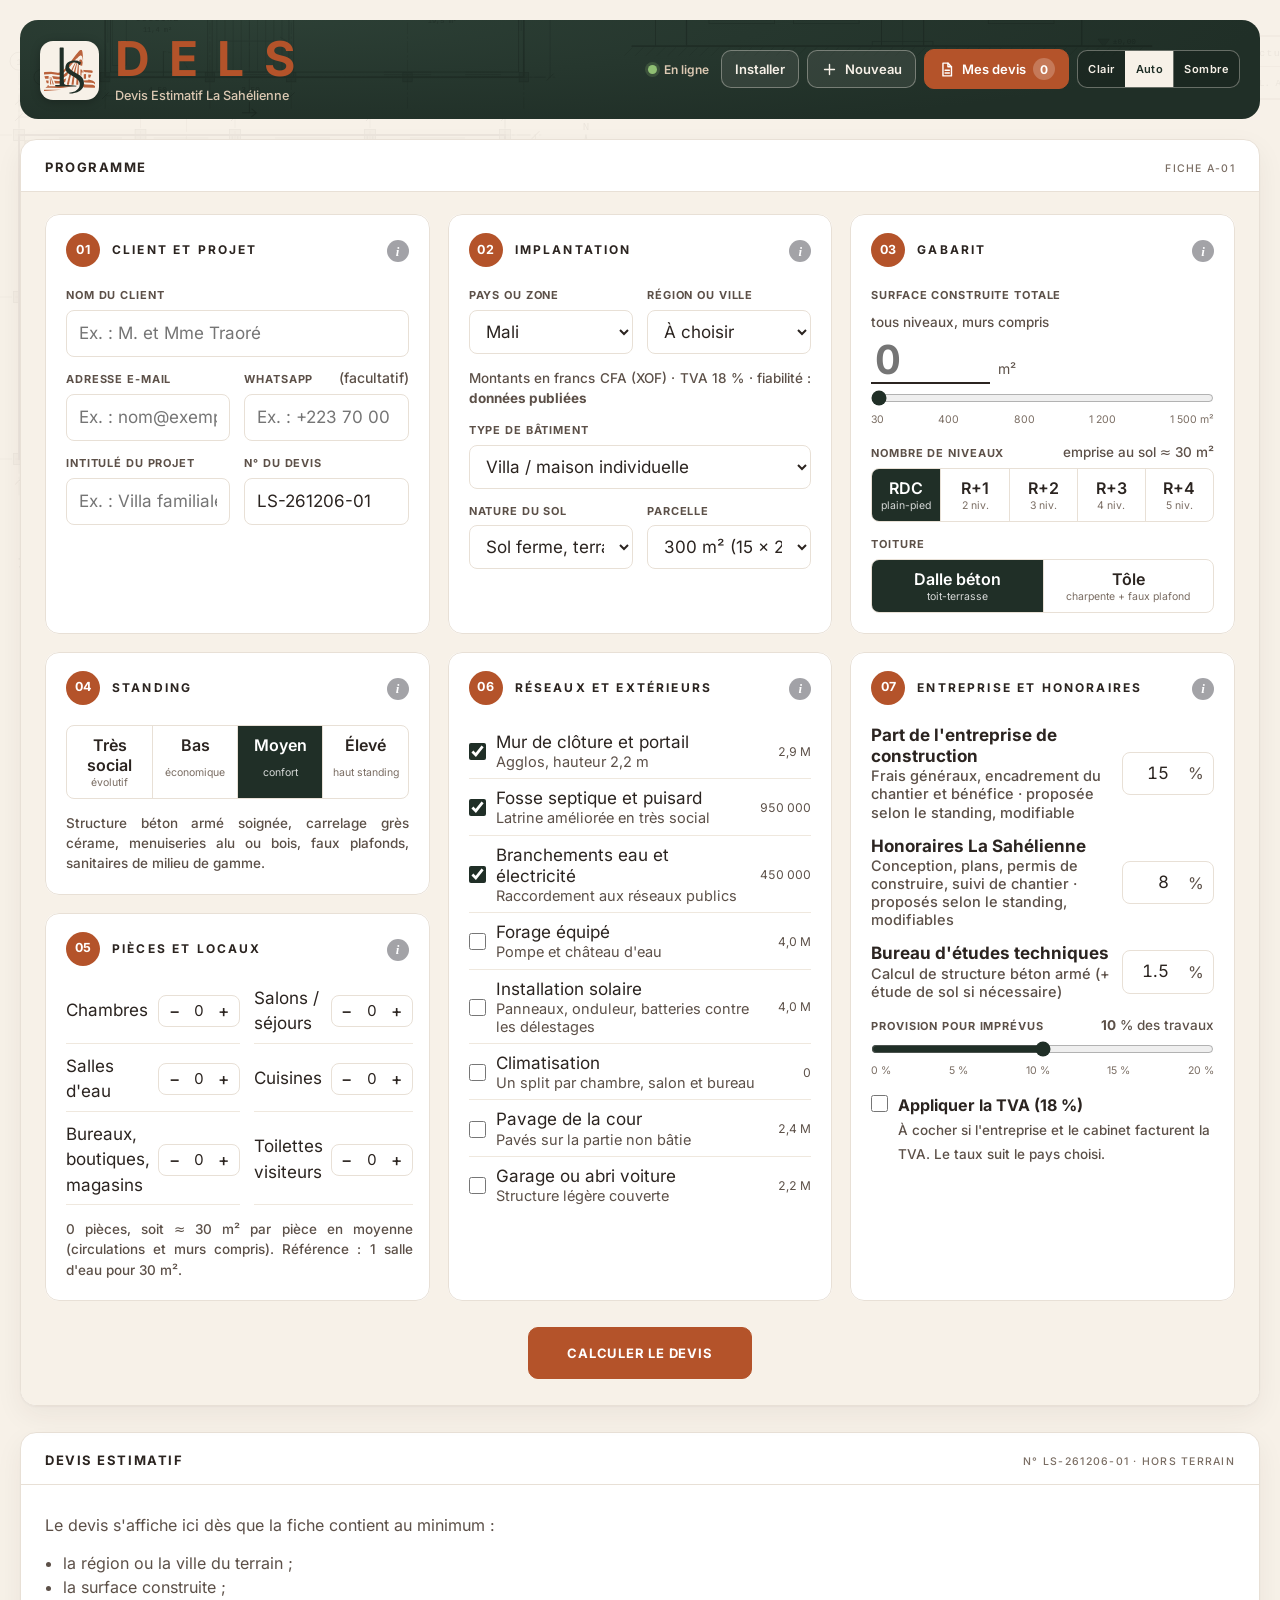
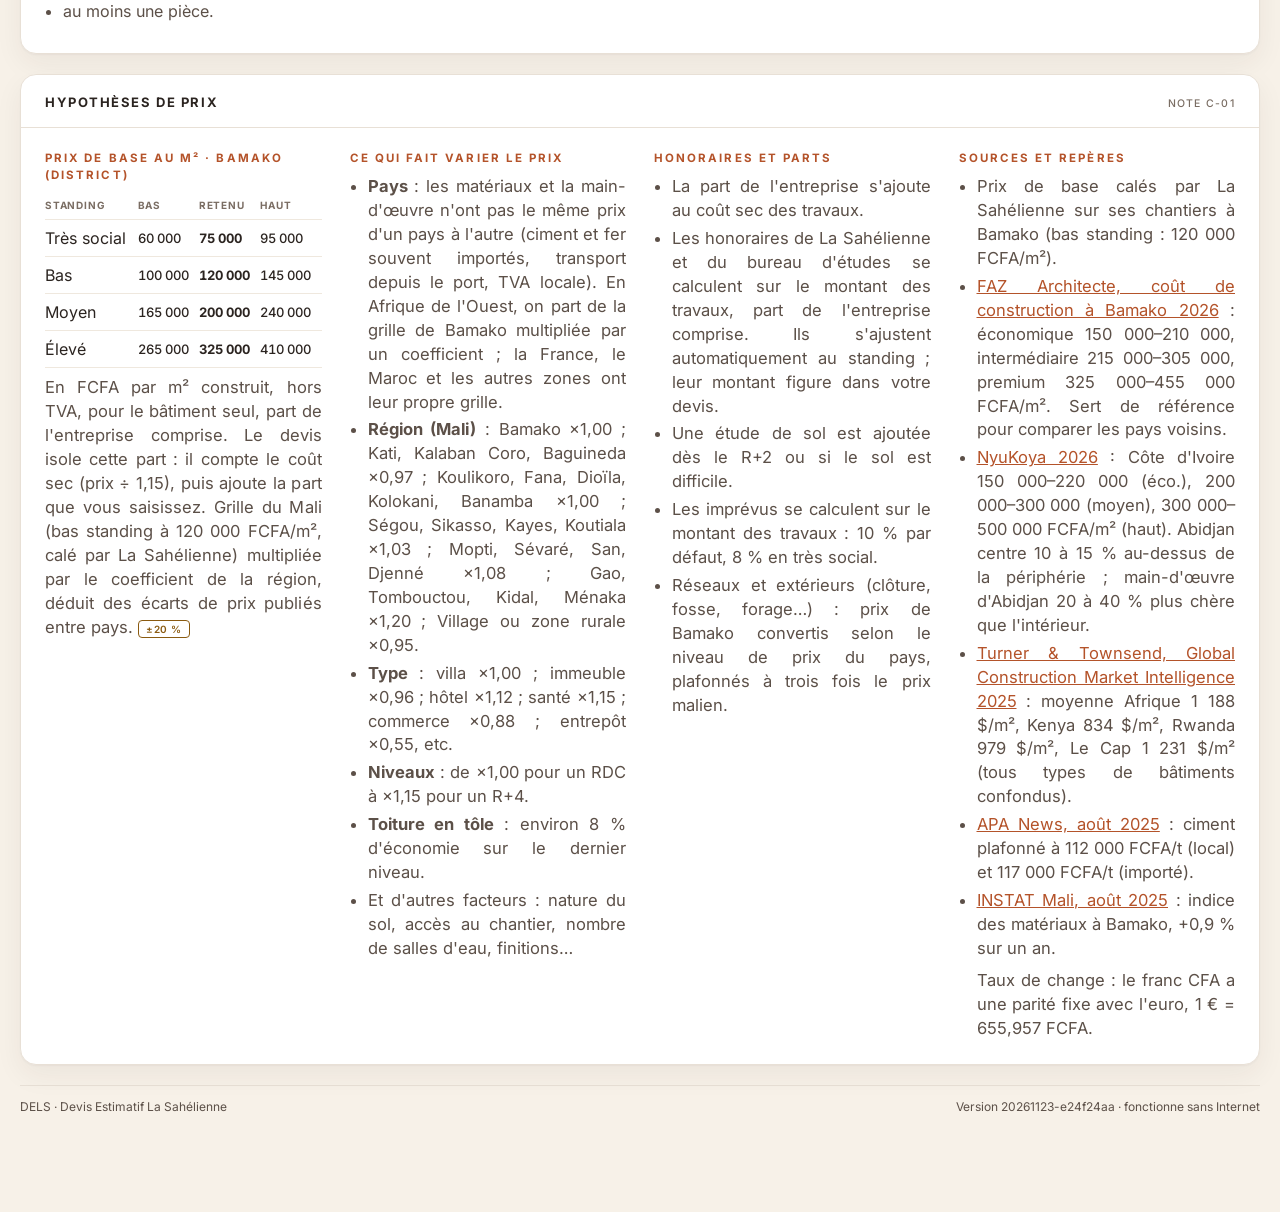
==== dels/index.html @ 663c129a "DELS : nouvelle icône (DELS terracotta sur fond blanc, bâtiment gris léger) Co-Authored-By: Claude O" ====
<!doctype html>
<html lang="fr">
<meta charset="utf-8">
<meta name="viewport" content="width=device-width, initial-scale=1, viewport-fit=cover">
<title>DELS · Devis Estimatif La Sahélienne</title>
<meta name="robots" content="noindex, nofollow, noarchive, nosnippet">
<meta name="googlebot" content="noindex, nofollow, noarchive, nosnippet">
<meta name="description" content="Appli personnelle de La Sahélienne.">
<meta name="application-name" content="DELS">
<meta name="apple-mobile-web-app-title" content="DELS">
<meta name="apple-mobile-web-app-capable" content="yes">
<meta name="mobile-web-app-capable" content="yes">
<meta name="apple-mobile-web-app-status-bar-style" content="black-translucent">
<meta name="theme-color" content="#202F27">
<meta name="format-detection" content="telephone=no">
<link rel="manifest" href="./manifest.webmanifest">
<link rel="icon" type="image/svg+xml" href="./icons/icon.svg">
<link rel="icon" type="image/png" sizes="32x32" href="./icons/icon-32.png">
<link rel="apple-touch-icon" href="./icons/apple-180.png">
<link rel="preload" href="./fonts/inter-latin.woff2" as="font" type="font/woff2" crossorigin>
<script>
  // Thème mémorisé, appliqué avant l'affichage (pas de flash)
  try { var t = localStorage.getItem("dels-theme"); if (t === "light" || t === "dark") document.documentElement.setAttribute("data-theme", t); } catch (e) {}
  function lsConv() {} // appli personnelle : aucun suivi publicitaire
</script>
<style>
/* Mise en page : charte du site vitrine La Sahélienne. Bandeau vert sauge avec le logo et les tracés de plans, cartes blanches arrondies, boutons rouge brique, Montserrat et Cormorant Garamond. */
:root {
  --paper: #f7f4ef;        /* fond de page, beige clair du site vitrine */
  --sheet: #ffffff;        /* cartes blanches */
  --ink: #18181b;
  --ink-2: #5b5b60;
  --ink-3: #75757b;
  --rule: #ece5dc;
  --frame: #e2d8cc;        /* contours des cartes */
  --plan-op: .07;
  --accent: #9e3a26;       /* rouge brique des boutons du site vitrine */
  --accent-soft: #f7ebe6;
  --cta: #9e3a26; --cta-hover: #84301f;
  --sel: #b5532f; --sel-soft: rgba(181,83,47,.14);     /* terre cuite des sélections et du survol */
  --step: #5f7252; --step-soft: rgba(95,114,82,.14);     /* vert sauge des sélections */
  --band-bg: #5f7252;      /* vert sauge de l'accueil du site vitrine, identique dans les deux thèmes */
  --band-hi: #6b7f5a;
  --band-fg: #f7f3ec;
  --band-mute: #e6ebdf;
  --band-em: #e8875a;      /* terre cuite, comme le logo du site vitrine */
  --ok: #4e6b3b;
  --warn: #8f5d12;
  --warn-bg: #f7ead2;
  --shadow: 0 1px 2px rgba(24,24,27,.04), 0 8px 24px rgba(24,24,27,.05);
  --seg-1: #3e4a35; --seg-2: #6b7f5a; --seg-3: #a3b291; --seg-4: #d5ddc9; --seg-5: #c9b8a3;
  --seg-6: #9e3a26; --seg-7: #d9774b; --seg-8: #e9b896; --seg-9: #8b8b90; --seg-10: #cfcfd3;
  --f-display: "Montserrat", "Segoe UI", system-ui, sans-serif;
  --f-label: "Montserrat", "Segoe UI", system-ui, sans-serif;
  --f-body: "Cormorant Garamond", "Garamond", "Times New Roman", serif;
  --f-mono: "Montserrat", "Segoe UI", system-ui, sans-serif;
  --f-script: "Allura", "Segoe Script", cursive;
}
@media (prefers-color-scheme: dark) {
  :root:not([data-theme="light"]) {
    --paper: #232323; --sheet: #2a2a2a; --ink: #f2f2f3; --ink-2: #b9b9bd; --ink-3: #96969b;
    --rule: #3b3b3b; --frame: #4a4a4a; --plan-op: .06;
    --accent: #e3907a; --accent-soft: #3a2621;
    --ok: #9cbb83; --warn: #e3b465; --warn-bg: #33281a;
    --shadow: none; --band-bg: #506146; --band-hi: #5d7051; --sel: #c4623b; --sel-soft: rgba(196,98,59,.26);
    --seg-1: #c9d4bc; --seg-2: #94a882; --seg-3: #6b7f5a; --seg-4: #46553b; --seg-5: #8c7c6a;
    --seg-6: #c4553b; --seg-7: #e3907a; --seg-8: #f0c3a6; --seg-9: #8b8b90; --seg-10: #5a5a5f;
    color-scheme: dark;
  }
}
:root[data-theme="dark"] {
  --paper: #232323; --sheet: #2a2a2a; --ink: #f2f2f3; --ink-2: #b9b9bd; --ink-3: #96969b;
  --rule: #3b3b3b; --frame: #4a4a4a; --plan-op: .06;
  --accent: #e3907a; --accent-soft: #3a2621;
  --ok: #9cbb83; --warn: #e3b465; --warn-bg: #33281a;
  --shadow: none; --band-bg: #506146; --band-hi: #5d7051; --sel: #c4623b; --sel-soft: rgba(196,98,59,.26);
  --seg-1: #c9d4bc; --seg-2: #94a882; --seg-3: #6b7f5a; --seg-4: #46553b; --seg-5: #8c7c6a;
  --seg-6: #c4553b; --seg-7: #e3907a; --seg-8: #f0c3a6; --seg-9: #8b8b90; --seg-10: #5a5a5f;
  color-scheme: dark;
}

* { box-sizing: border-box; }
body {
  background-color: var(--paper);
  color: var(--ink);
  font-family: var(--f-body);
  font-size: 17px;
  line-height: 1.5;
  /* Marges : les côtés gauche et droit reprennent exactement la marge du haut (--marge, 28 px). */
  --marge: 28px;
  margin: 0;
  padding-left: max(var(--marge), env(safe-area-inset-left, 0px));
  padding-right: max(var(--marge), env(safe-area-inset-right, 0px));
  padding-block: var(--marge) 96px;
}
/* Fond : planche d'architecte (plan, façade, coupe) en trait très léger */
.bg-plan { position: fixed; inset: 0; width: 100%; height: 100%; z-index: -1; color: var(--ink); opacity: var(--plan-op); pointer-events: none; }
.wrap { max-width: none; margin: 0 auto; display: grid; gap: 26px; }

/* ---------- Bandeau ---------- */
.brand {
  background: radial-gradient(ellipse 80% 90% at 50% 35%, var(--band-hi), var(--band-bg)); color: var(--band-fg);
  border-radius: 16px; overflow: hidden; isolation: isolate;
  display: grid; grid-template-columns: minmax(0, 450px) minmax(0, 1fr); gap: 20px 40px; align-items: center;
  padding: 22px 32px 26px; position: relative;
}
.brand::after { content: ""; position: absolute; inset: 8px; border: .5px solid rgba(247,243,236,.35); border-radius: 10px; pointer-events: none; }
.band-plan { position: absolute; inset: 0; width: 100%; height: 100%; z-index: -1; color: #1d2616; opacity: .12; pointer-events: none; }
@media (max-width: 820px) { .brand { grid-template-columns: minmax(0, 1fr); padding: 18px 18px 22px; } }
.brand { padding-top: 54px; }
.themes { position: absolute; top: 18px; left: 22px; z-index: 2; display: flex; border: 1px solid rgba(247,243,236,.6); border-radius: 6px; overflow: hidden; background: rgba(20,24,16,.22); }
.themes button { background: transparent; color: var(--band-fg); border: 0; padding: 6px 10px 5px; font: 600 10px var(--f-label); letter-spacing: .16em; text-transform: uppercase; cursor: pointer; }
.themes button + button { border-left: 1px solid rgba(247,243,236,.6); }
.themes button[aria-pressed="true"] { background: var(--band-fg); color: var(--band-bg); }
@media (max-width: 820px) { .brand { padding-top: 52px; } .themes { left: 18px; } }
.brand img { width: 100%; height: auto; display: block; max-width: 450px; }
.brand-logo { max-width: 450px; width: 100%; justify-self: center; }
.slogan { display: block; width: 100%; height: auto; margin-top: 2px; overflow: visible; filter: drop-shadow(0 1px 1px rgba(20,24,16,.7)) drop-shadow(0 0 6px rgba(20,24,16,.35)); }
.slogan text { font-family: var(--f-script); font-size: 34.5px; fill: #f09a6e; }
.eyebrow { font-family: var(--f-label); font-size: 11.5px; font-weight: 600; letter-spacing: .24em; text-transform: uppercase; color: var(--band-mute); }
h1 {
  font-family: var(--f-display); font-weight: 700; font-size: clamp(30px, 4.3vw, 52px); letter-spacing: .01em;
  line-height: 1.08; margin: 10px 0 16px; text-wrap: balance; color: var(--band-fg); text-align: center;
}
.brand .eyebrow { text-align: center; }
.eyebrow-one { white-space: nowrap; font-size: clamp(7.5px, 2.1vw, 12px); letter-spacing: clamp(.02em, .3vw, .26em); }
@media (max-width: 640px) { .lede { font-size: 17px; text-align: left; } }
.field > label .hint { font-size: 14px; line-height: 1; }
h1 em { font-family: var(--f-body); font-style: italic; color: var(--band-em); font-weight: 700; font-size: 1.16em; letter-spacing: 0; text-shadow: 0 1px 1px rgba(20,24,16,.55), 0 2px 10px rgba(20,24,16,.35); }
.lede { color: var(--band-fg); margin: 0; font-size: 18px; line-height: 1.45; text-align: justify; hyphens: auto; -webkit-hyphens: auto; }
/* Ordinateur : le texte d'introduction est centré sous le titre (bloc centré, lignes justifiées, dernière ligne centrée). */
@media (min-width: 821px) { .lede { max-width: 900px; margin-inline: auto; text-align-last: center; } }

/* ---------- Grille principale ---------- */
.board { display: grid; grid-template-columns: minmax(0, 430px) minmax(0, 1fr); gap: 26px; align-items: start; }
@media (max-width: 980px) { .board { grid-template-columns: minmax(0, 1fr); } }

.sheet { background: var(--sheet); border: 1px solid var(--frame); border-radius: 16px; box-shadow: var(--shadow); position: relative; overflow: clip; }

.sheet-head {
  display: flex; justify-content: space-between; align-items: baseline; gap: 12px; flex-wrap: wrap;
  padding: 18px 24px 14px; border-bottom: 1px solid var(--frame);
}
.sheet-head h2 { font-family: var(--f-label); font-size: 14px; font-weight: 700; text-transform: uppercase; letter-spacing: .2em; margin: 0; }
.sheet-head .ref { font-family: var(--f-mono); font-size: 10.5px; font-weight: 500; color: var(--ink-3); letter-spacing: .12em; }

/* ---------- Formulaire ---------- */
form { padding: 4px 24px 22px; display: grid; }
fieldset { border: 0; margin: 0; padding: 20px 0 18px; border-bottom: 1px solid var(--rule); display: grid; gap: 14px; min-width: 0; }
fieldset:last-of-type { border-bottom: 0; }
legend {
  font-family: var(--f-label); font-size: 11.5px; font-weight: 700; letter-spacing: .2em; text-transform: uppercase; color: var(--accent);
  padding: 0; margin-bottom: 4px; float: left; width: 100%;
}
legend + * { clear: both; }
.field { display: grid; gap: 6px; min-width: 0; }
.field > label, .lbl { font-family: var(--f-label); font-weight: 700; font-size: 11px; letter-spacing: .16em; text-transform: uppercase; color: var(--ink-2); display: flex; justify-content: space-between; gap: 8px; align-items: baseline; flex-wrap: wrap; }
.hint { font-family: var(--f-body); font-size: 15px; color: var(--ink-2); font-weight: 500; letter-spacing: 0; text-transform: none; }
.row2 { display: grid; grid-template-columns: 1fr 1fr; gap: 14px; }
@media (max-width: 420px) { .row2 { grid-template-columns: 1fr; } }

select, input[type="number"], input[type="text"], input[type="email"], input[type="tel"] {
  font: inherit; font-size: 17px; color: var(--ink); background: var(--sheet); border: 1px solid var(--frame);
  border-radius: 8px; padding: 10px 12px; width: 100%; min-width: 0;
}
select:focus-visible, input:focus-visible, button:focus-visible, a:focus-visible { outline: 2px solid var(--accent); outline-offset: 2px; }

.surface-read { display: flex; align-items: baseline; gap: 8px; }
.surface-read input {
  font-family: var(--f-display); font-size: 40px; font-weight: 700; width: 4.4ch; padding: 0 4px; line-height: 1.1;
  background: transparent; border: 0; border-bottom: 2px solid var(--ink); border-radius: 0; font-variant-numeric: lining-nums tabular-nums;
}
.surface-read span { font-family: var(--f-mono); font-size: 14px; color: var(--ink-2); }
input[type="range"] { width: 100%; accent-color: var(--accent); margin: 0; }
.ruler { display: flex; justify-content: space-between; font-family: var(--f-mono); font-size: 10.5px; color: var(--ink-3); }

.seg { display: grid; grid-auto-flow: column; grid-auto-columns: 1fr; border: 1px solid var(--frame); border-radius: 8px; overflow: hidden; }
.seg input { position: absolute; opacity: 0; pointer-events: none; }
.seg label {
  text-align: center; padding: 9px 4px; cursor: pointer; font-size: 16px; font-weight: 600;
  border-left: 1px solid var(--frame); user-select: none; display: grid; gap: 1px; line-height: 1.25;
}
.seg label:first-of-type { border-left: 0; }
.seg label small { font-family: var(--f-mono); font-size: 10.5px; color: var(--ink-3); font-weight: 400; }
.seg input:checked + label { background: var(--ink); color: var(--sheet); }
.seg input:checked + label small { color: var(--rule); }
.seg input:focus-visible + label { outline: 2px solid var(--accent); outline-offset: -3px; }

.rooms { display: grid; grid-template-columns: 1fr 1fr; gap: 10px 14px; }
@media (max-width: 420px) { .rooms { grid-template-columns: 1fr; } }
.counter { display: flex; align-items: center; justify-content: space-between; gap: 8px; border-bottom: 1px solid var(--rule); padding-bottom: 6px; }
.counter .name { font-size: 17px; }
.counter .ctl { display: flex; align-items: center; border: 1px solid var(--frame); border-radius: 8px; overflow: hidden; flex: none; }
.counter button { width: 30px; height: 30px; border: 0; background: transparent; color: var(--ink); font: 500 17px var(--f-mono); cursor: pointer; }
.counter button:hover { background: var(--paper); }
.counter output { min-width: 2.2ch; text-align: center; font-family: var(--f-mono); font-variant-numeric: tabular-nums; font-size: 15px; }

.opts { display: grid; gap: 2px; }
.opt { display: grid; grid-template-columns: auto 1fr auto; gap: 10px; align-items: center; padding: 7px 0; border-bottom: 1px solid var(--rule); cursor: pointer; }
.opt:last-child { border-bottom: 0; }
.opt input { width: 17px; height: 17px; accent-color: var(--accent); margin: 0; }
.opt .t { font-size: 17px; line-height: 1.25; }
.opt .t small { display: block; color: var(--ink-2); font-size: 14.5px; }
.opt .p { font-family: var(--f-mono); font-size: 12px; color: var(--ink-2); white-space: nowrap; font-variant-numeric: tabular-nums; }

.pct { display: grid; grid-template-columns: 1fr 92px; gap: 10px; align-items: center; }
.pct .pct-in { display: flex; align-items: center; border: 1px solid var(--frame); border-radius: 8px; background: var(--sheet); }
.pct .pct-in input { border: 0; background: transparent; text-align: right; padding: 8px 4px 8px 8px; font-family: var(--f-mono); font-variant-numeric: tabular-nums; }
.pct .pct-in span { padding-right: 9px; font-family: var(--f-mono); color: var(--ink-2); }
.pct .pct-in.locked { border-style: dashed; background: transparent; cursor: not-allowed; }
.pct .pct-in.locked input { pointer-events: none; color: var(--ink); -moz-appearance: textfield; appearance: textfield; }
.pct .pct-in.locked input::-webkit-inner-spin-button, .pct .pct-in.locked input::-webkit-outer-spin-button { -webkit-appearance: none; margin: 0; }
.pct .t { font-size: 17px; font-weight: 700; line-height: 1.25; }
.pct .t small { display: block; font-weight: 500; color: var(--ink-2); font-size: 14.5px; }
.switch { display: flex; gap: 10px; align-items: flex-start; cursor: pointer; }
.switch input { width: 17px; height: 17px; accent-color: var(--accent); margin: 2px 0 0; flex: none; }

/* ---------- Résultats ---------- */
.results { position: sticky; top: calc(env(safe-area-inset-top, 0px) + 16px); }
@media (max-width: 980px) { .results { position: static; } }

.total-block { display: grid; grid-template-columns: minmax(0, 1fr) auto; gap: 18px 28px; padding: 22px 24px 20px; border-bottom: 1px solid var(--frame); align-items: end; }
@media (max-width: 640px) { .total-block { grid-template-columns: minmax(0, 1fr); } }
.total-label { font-family: var(--f-label); font-size: 11.5px; font-weight: 600; letter-spacing: .2em; text-transform: uppercase; color: var(--ink-2); }
.total {
  font-family: var(--f-display); font-weight: 700; font-size: clamp(44px, 6.4vw, 78px); line-height: 1; letter-spacing: -.01em;
  font-variant-numeric: lining-nums tabular-nums; margin-top: 6px; overflow-wrap: anywhere;
}
.total .cur { font-family: var(--f-label); font-size: .22em; font-weight: 600; color: var(--ink-2); margin-left: 8px; letter-spacing: .14em; vertical-align: .5em; }
.total-full { font-family: var(--f-mono); font-size: 12.5px; color: var(--ink-2); margin-top: 8px; font-variant-numeric: tabular-nums; }
.kpis { display: grid; grid-template-columns: repeat(3, auto); gap: 4px 22px; }
@media (max-width: 640px) { .kpis { grid-template-columns: repeat(3, minmax(0, 1fr)); gap: 4px 12px; } }
.kpi .k { font-family: var(--f-label); font-size: 10.5px; font-weight: 600; letter-spacing: .16em; text-transform: uppercase; color: var(--ink-3); }
.kpi .v { font-family: var(--f-display); font-size: 26px; font-weight: 700; font-variant-numeric: lining-nums tabular-nums; line-height: 1.1; }
.kpi .v small { font-family: var(--f-body); font-size: 15px; font-weight: 600; color: var(--ink-2); }

.range-block { padding: 16px 24px 18px; border-bottom: 1px solid var(--frame); display: grid; gap: 8px; }
.range-track { position: relative; height: 34px; }
.range-track .line { position: absolute; left: 0; right: 0; top: 16px; border-top: 1px solid var(--ink); }
.range-track .tick { position: absolute; top: 9px; width: 1px; height: 15px; background: var(--ink); }
.range-track .tick::after { content: ""; position: absolute; left: -5px; top: 2px; width: 11px; height: 11px; border-top: 1.4px solid var(--ink); transform: rotate(-45deg); }
.range-track .band { position: absolute; top: 12px; height: 9px; background: var(--accent-soft); border: 1px solid var(--accent); border-radius: 5px; }
.range-track .mid { position: absolute; top: 4px; width: 2px; height: 25px; background: var(--accent); }
.range-legend { display: flex; justify-content: space-between; gap: 10px; font-family: var(--f-mono); font-size: 12px; font-variant-numeric: tabular-nums; flex-wrap: wrap; }
.range-legend b { font-weight: 500; color: var(--ink); }
.range-legend span { color: var(--ink-2); }

.mid-grid { display: grid; grid-template-columns: minmax(0, .9fr) minmax(0, 1.1fr); border-bottom: 1px solid var(--frame); }
@media (max-width: 780px) { .mid-grid { grid-template-columns: minmax(0, 1fr); } }
.pane { padding: 18px 24px 20px; min-width: 0; display: grid; gap: 12px; align-content: start; }
.pane + .pane { border-left: 1px solid var(--frame); }
@media (max-width: 780px) { .pane + .pane { border-left: 0; border-top: 1px solid var(--frame); } }
.pane h3, .phases h3 { font-family: var(--f-label); font-size: 12.5px; font-weight: 700; text-transform: uppercase; letter-spacing: .18em; margin: 0; display: flex; justify-content: space-between; align-items: baseline; gap: 8px; }
.pane h3 .ref { font-family: var(--f-mono); font-size: 10.5px; font-weight: 400; color: var(--ink-3); letter-spacing: .08em; }

.elev { width: 100%; height: auto; display: block; max-width: 100%; }
.elev .stroke { stroke: var(--ink); fill: none; }
.elev .fill-sheet { fill: var(--sheet); }
.elev .fill-ink { fill: var(--ink); }
.elev .fill-acc { fill: var(--accent); }
.elev .thin { stroke: var(--ink-3); fill: none; }
.elev .acc { stroke: var(--accent); fill: none; }
.elev text { font-family: var(--f-mono); font-size: 10px; fill: var(--ink-2); }
.elev text.cote { fill: var(--accent); font-size: 10.5px; }
.elev .hatch line { stroke: var(--ink-3); }
.elev .win { fill: var(--paper); stroke: var(--ink); }
.elev-caption { font-size: 15px; color: var(--ink-2); margin: 0; }

.stack { display: flex; height: 14px; border-radius: 7px; overflow: hidden; }
.stack div { height: 100%; transition: flex-basis .35s ease; min-width: 0; }
.stack div + div { border-left: 1px solid var(--sheet); }
table.postes { width: 100%; border-collapse: collapse; font-size: 16.5px; }
table.postes td { padding: 6px 0; border-bottom: 1px solid var(--rule); vertical-align: top; }
table.postes td.n { display: flex; gap: 9px; align-items: flex-start; }
table.postes td.n small { display: block; color: var(--ink-2); font-size: 14px; line-height: 1.3; margin-top: 1px; }
table.postes .sw { width: 11px; height: 11px; flex: none; margin-top: 6px; border-radius: 3px; }
table.postes td.a, table.postes td.pc { text-align: right; font-family: var(--f-mono); font-size: 12.5px; font-weight: 500; font-variant-numeric: tabular-nums; white-space: nowrap; padding-left: 10px; }
table.postes td.pc { color: var(--ink-3); width: 3.6em; }
table.postes tr.grp td { padding-top: 12px; border-bottom: 1px solid var(--frame); font-family: var(--f-label); font-size: 10.5px; font-weight: 700; letter-spacing: .18em; text-transform: uppercase; color: var(--accent); }
table.postes tr.grp:first-child td { padding-top: 0; }
table.postes tr.sub td { font-weight: 700; border-bottom: 1px solid var(--frame); }
table.postes tr.sub td.n { padding-left: 20px; }
table.postes tfoot td { border-top: 2px solid var(--ink); border-bottom: 0; font-weight: 700; padding-top: 9px; font-size: 17.5px; }
table.postes tfoot td.a { font-size: 13.5px; font-weight: 700; }

.phases { padding: 18px 24px 20px; border-bottom: 1px solid var(--frame); display: grid; gap: 14px; }
.phase-line { display: grid; grid-template-columns: repeat(5, minmax(0, 1fr)); border-top: 2px solid var(--ink); }
@media (max-width: 640px) { .phase-line { grid-template-columns: minmax(0, 1fr); border-top: 0; border-left: 2px solid var(--ink); } }
.phase { padding: 10px 10px 4px 0; position: relative; display: grid; gap: 2px; min-width: 0; }
.phase::before { content: ""; position: absolute; top: -6px; left: 0; width: 10px; height: 10px; background: var(--sheet); border: 2px solid var(--accent); border-radius: 50%; }
@media (max-width: 640px) { .phase { padding: 6px 0 10px 16px; } .phase::before { top: 9px; left: -6px; } }
.phase .ph-n { font-family: var(--f-mono); font-size: 10px; font-weight: 700; color: var(--accent); letter-spacing: .12em; }
.phase .ph-t { font-weight: 700; font-size: 16px; line-height: 1.2; }
.phase .ph-a { font-family: var(--f-mono); font-size: 12.5px; font-weight: 600; font-variant-numeric: tabular-nums; }
.phase .ph-d { font-size: 14px; color: var(--ink-2); line-height: 1.3; }

.notes { display: grid; gap: 8px; padding: 14px 24px 0; }
.notes:empty { display: none; }
.note { font-size: 16px; padding: 9px 14px; border-left: 3px solid var(--warn); border-radius: 0 8px 8px 0; background: var(--warn-bg); color: var(--ink); }
.note.info { border-left-color: var(--ink-3); background: var(--paper); }

.offre { margin: 0 24px 18px; padding: 16px 18px; border: 1px solid var(--accent); border-left-width: 4px; border-radius: 12px; background: var(--accent-soft); display: grid; gap: 6px; }
.offre .o-t { font-family: var(--f-label); font-weight: 700; font-size: 14.5px; }
.offre p { margin: 0; font-size: 16.5px; line-height: 1.4; }
.offre .o-p { font-family: var(--f-mono); font-size: 14.5px; font-weight: 700; color: var(--accent); }
.offre .btn { justify-self: start; margin-top: 4px; }
.consent-note { margin: 0; padding: 0 24px 16px; font-size: 15px; line-height: 1.4; color: var(--ink-2); }
.avis { margin: 0; padding: 10px 24px 0; font-size: 15.5px; line-height: 1.4; color: var(--ink-2, var(--ink)); font-style: italic; }
.avis a { color: var(--accent, inherit); font-weight: 600; font-style: normal; }
.cartouche { display: grid; grid-template-columns: 1.3fr 1fr 1fr 1fr; font-size: 14px; }
@media (max-width: 640px) { .cartouche { grid-template-columns: 1fr 1fr; } }
.cartouche > div { padding: 9px 14px 10px; border-right: 1px solid var(--frame); min-width: 0; }
.cartouche > div:last-child { border-right: 0; }
@media (max-width: 640px) { .cartouche > div:nth-child(2n) { border-right: 0; } .cartouche > div:nth-child(-n+2) { border-bottom: 1px solid var(--frame); } }
.cartouche .k { font-family: var(--f-label); font-size: 9.5px; font-weight: 700; letter-spacing: .18em; text-transform: uppercase; color: var(--ink-3); }
.cartouche .v { font-family: var(--f-display); font-size: 15px; font-weight: 700; line-height: 1.15; overflow-wrap: anywhere; font-variant-numeric: lining-nums; }
.actions { display: flex; gap: 10px; flex-wrap: wrap; align-items: center; padding: 16px 24px 20px; border-top: 1px solid var(--frame); }
.btn {
  font: 700 12px var(--f-label); letter-spacing: .18em; text-transform: uppercase; padding: 14px 22px; cursor: pointer;
  border: 1px solid var(--cta); background: var(--cta); color: #fff; border-radius: 8px;
}
.btn.ghost { background: transparent; color: var(--ink); border-color: var(--ink-3); }
.btn:hover { background: var(--cta-hover); border-color: var(--cta-hover); color: #fff; }
.btn[disabled] { opacity: .5; cursor: progress; }
.status { font-family: var(--f-mono); font-size: 12px; font-weight: 500; color: var(--ok); }
.status.err { color: var(--sel); font-weight: 600; }
.validate { display: flex; gap: 12px; flex-wrap: wrap; align-items: center; padding: 18px 24px 22px; border-top: 1px solid var(--frame); }
.field-err { margin: 8px 0 0; font-family: var(--f-mono); font-size: 12.5px; font-weight: 600; color: var(--sel); }
.field-err.flash { animation: lsTxt 1.4s ease-in-out; }
@keyframes lsTxt { 0%, 40%, 80% { opacity: 1; } 20%, 60% { opacity: .25; } }
@keyframes lsBlink { 0%, 50%, 100% { box-shadow: 0 0 0 0 rgba(181,83,47,0); } 25%, 75% { box-shadow: 0 0 0 6px rgba(181,83,47,.55); } }
.err-blink { animation: lsBlink 1.2s ease-in-out 2; border-color: var(--sel) !important; }
.invalid, .rooms.invalid { outline: 2px solid var(--sel); outline-offset: 2px; }
#formErr, #formErr2 { width: 100%; max-width: none; margin: 0; padding: 14px 16px; border-radius: 0 8px 8px 0; font: 600 18px/1.45 var(--f-body); text-align: justify; hyphens: auto; color: var(--ink); background: var(--accent-soft); border-left: 4px solid var(--sel); }
#formErr.flash, #formErr2.flash { animation: lsFlash 1.6s ease-out; }
@keyframes lsFlash { 0%, 30%, 60% { background: var(--sel); color: #fff; } 15%, 45%, 100% { background: var(--accent-soft); color: var(--ink); } }
@media (prefers-reduced-motion: reduce) { #formErr.flash, #formErr2.flash { animation: none; } }
.lock-msg { justify-items: stretch; }
.lock-msg p { text-align: justify; }
.lock-msg .btn { justify-self: start; }
.lock-msg ul { margin: 0; padding-left: 18px; color: var(--ink-2); }
.lock-msg { padding: 28px 24px 30px; display: grid; gap: 14px; justify-items: start; }
.lock-msg p { margin: 0; color: var(--ink-2); }
.results:not(.locked) .lock-msg, .results.locked > :not(.sheet-head):not(.lock-msg) { display: none; }
textarea#recapText { width: 100%; min-height: 180px; font: 12px ui-monospace, Menlo, Consolas, monospace; color: var(--ink); background: var(--paper); border: 1px solid var(--frame); border-radius: 8px; padding: 10px; }

.hyp { padding: 22px 24px 24px; display: grid; gap: 18px; }
.hyp-grid { display: grid; grid-template-columns: repeat(auto-fit, minmax(250px, 1fr)); gap: 18px 28px; }
.hyp h4 { font-family: var(--f-label); font-size: 11.5px; font-weight: 700; letter-spacing: .18em; text-transform: uppercase; color: var(--accent); margin: 0 0 8px; }
.hyp p, .hyp li { font-size: 16.5px; line-height: 1.45; color: var(--ink-2); margin: 0; max-width: 68ch; text-align: left; hyphens: auto; -webkit-hyphens: auto; }
.hyp ul { margin: 0; padding-left: 18px; display: grid; gap: 4px; }
#fxNote { padding-left: 18px; }
table.prix { width: 100%; border-collapse: collapse; font-size: 16px; }
table.prix th, table.prix td { padding: 6px 8px 6px 0; border-bottom: 1px solid var(--rule); text-align: left; }
table.prix th { font-family: var(--f-label); font-size: 10px; font-weight: 700; letter-spacing: .14em; text-transform: uppercase; color: var(--ink-3); }
table.prix td.num { font-family: var(--f-mono); font-size: 13px; font-weight: 500; font-variant-numeric: tabular-nums; white-space: nowrap; }
.tbl-scroll { overflow-x: auto; }
.hyp a { color: var(--accent); }
.conf { display: inline-block; font-family: var(--f-mono); font-size: 10px; font-weight: 600; padding: 1px 7px; border-radius: 4px; border: 1px solid currentColor; letter-spacing: .06em; text-transform: uppercase; color: var(--warn); }

.contact { padding: 20px 24px 24px; display: grid; gap: 14px; }
.contact p { margin: 0; font-size: 17px; color: var(--ink-2); max-width: 62ch; }
.contact-btns { display: flex; gap: 10px; flex-wrap: wrap; }
a.btn { text-decoration: none; display: inline-flex; align-items: center; gap: 8px; }
a.btn svg { width: 16px; height: 16px; flex: none; }
.btn.wa, #visiteBtn { background: var(--step); border-color: var(--step); color: #fff; }
.btn.wa:hover, #visiteBtn:hover { background: #4b5c40; border-color: #4b5c40; }
.contact .tel { font-family: var(--f-mono); font-size: 13px; font-weight: 500; color: var(--ink-2); }
@media (max-width: 520px) { .contact-btns .btn { flex: 1 1 100%; justify-content: center; } }
.faq { padding: 8px 24px 20px; }
.faq details { border-bottom: 1px solid var(--rule); padding: 12px 0; }
.faq summary { cursor: pointer; font-family: var(--f-label); font-weight: 600; font-size: 14.5px; color: var(--ink); list-style-position: outside; }
.faq details p { margin: 8px 0 0; font-size: 17px; color: var(--ink-2); max-width: 75ch; text-align: justify; hyphens: auto; -webkit-hyphens: auto; }
@media (max-width: 640px) { .faq details p { text-align: left; } }
footer { font-size: 11.5px; color: var(--ink-2); font-family: var(--f-mono); display: flex; justify-content: space-between; gap: 12px; flex-wrap: wrap; border-top: 1px solid var(--frame); padding-top: 12px; }

.mobilebar {
  display: none; position: fixed; left: 0; right: 0; bottom: 0; z-index: 20;
  background: var(--band-bg); color: var(--band-fg); box-shadow: 0 -4px 18px rgba(0,0,0,.12);
  padding: 10px max(16px, env(safe-area-inset-right, 0px)) calc(10px + env(safe-area-inset-bottom, 0px)) max(16px, env(safe-area-inset-left, 0px));
  justify-content: space-between; align-items: center; gap: 12px;
}
.mobilebar .mb-t { font-family: var(--f-display); font-size: 22px; font-weight: 700; font-variant-numeric: lining-nums tabular-nums; line-height: 1.1; }
.mobilebar .mb-s { font-family: var(--f-mono); font-size: 11px; color: var(--band-mute); }
.mobilebar a { color: var(--band-fg); font: 700 11px var(--f-label); text-transform: uppercase; letter-spacing: .16em; border: 1px solid currentColor; border-radius: 6px; padding: 9px 12px; text-decoration: none; white-space: nowrap; }
@media (max-width: 980px) { .mobilebar { display: flex; } }

/* Programme pleine largeur : les sept étapes en grille, le devis s'affiche dessous */
.board { grid-template-columns: minmax(0, 1fr); }
.results { position: static; }
#f { background: var(--paper); padding: 22px 24px 26px; gap: 18px; align-items: start;
  grid-template-columns: repeat(3, minmax(0, 1fr)); grid-template-areas: "a b c" "d f g" "e f g" "v v v"; }
#f > fieldset { align-content: start; background: var(--sheet); border: 1px solid var(--frame); border-radius: 14px; padding: 18px 20px 20px; align-self: stretch; transition: border-color .2s, box-shadow .2s; }
#f > fieldset:last-of-type { border-bottom: 1px solid var(--frame); }
#f > fieldset:focus-within, #f > fieldset:hover { border-color: var(--sel); box-shadow: 0 0 0 3px var(--sel-soft); }
#f > fieldset:nth-of-type(1) { grid-area: a; } #f > fieldset:nth-of-type(2) { grid-area: b; } #f > fieldset:nth-of-type(3) { grid-area: c; }
#f > fieldset:nth-of-type(4) { grid-area: d; } #f > fieldset:nth-of-type(5) { grid-area: e; } #f > fieldset:nth-of-type(6) { grid-area: f; } #f > fieldset:nth-of-type(7) { grid-area: g; }
#f legend { display: flex; align-items: center; gap: 12px; color: var(--ink); font-size: 12px; letter-spacing: .18em; margin-bottom: 6px; }
#f legend .num { flex: none; width: 34px; height: 34px; border-radius: 50%; background: var(--sel); color: #fff; display: grid; place-items: center; font-size: 12.5px; letter-spacing: .02em; }
#validBlock { grid-area: v; border-top: 0; padding: 8px 0 0; justify-content: center; text-align: center; }
#validBlock .btn { font-size: 13px; padding: 17px 38px; }
.lock-msg #validBtn2, .lock-msg #formErr2 { display: none !important; }
@media (max-width: 1100px) { #f { grid-template-columns: repeat(2, minmax(0, 1fr)); grid-template-areas: "a b" "c d" "c e" "f g" "v v"; } }
@media (max-width: 700px) { #f { grid-template-columns: minmax(0, 1fr); grid-template-areas: "a" "b" "c" "d" "e" "f" "g" "v"; padding: 14px 12px 18px; gap: 14px; } #f > fieldset { padding: 16px 16px 18px; } }
/* Sélections en vert sauge, actions en rouge brique */
.seg input:checked + label { background: var(--step); color: #fff; }
.seg input:checked + label small { color: rgba(255,255,255,.82); }
.seg label:hover { background: var(--step-soft); }
input[type="range"], .opt input, .switch input { accent-color: var(--step); }
/* Barre du total : aussi sur ordinateur, en pastille flottante */
@media (min-width: 981px) {
  .mobilebar { display: flex; left: 50%; right: auto; bottom: 18px; width: min(640px, calc(100% - 32px)); transform: translateX(-50%); border-radius: 14px; padding: 12px 14px 12px 22px; transition: opacity .25s, transform .25s; }
  body.res-vue .mobilebar { opacity: 0; pointer-events: none; transform: translate(-50%, 16px); }
  body:has(.results.locked) .mobilebar { display: none; }
}
@media (max-width: 520px) { .btn { letter-spacing: .12em; padding: 13px 16px; } table.postes { font-size: 15.5px; } table.postes td.n small { font-size: 13.5px; } .kpi .v { font-size: 22px; } }
@media (prefers-reduced-motion: reduce) { * { transition: none !important; animation: none !important; } }
/* ---------- Nom de l'outil : DELS (même bandeau que l'appli DELS) ---------- */
.dels-lock { display: flex; flex-direction: column; align-items: flex-start; width: max-content; margin: 0 auto 14px; }
.dels-word { font: 800 52px/.95 "Inter", system-ui, sans-serif; letter-spacing: .4em; margin-right: -.4em; color: #B4532A; text-shadow: 0 1px 1px rgba(20,24,16,.35); }
.dels-tag { font: 500 13px/1.2 "Inter", system-ui, sans-serif; letter-spacing: 0; white-space: nowrap; color: #DCC9B3; margin-top: 7px; }
@media (max-width: 820px) { .dels-word { font-size: 44px; } }
</style>
<style>
/* ================= DELS : appli personnelle La Sahélienne =================
   Palette de la charte (terracotta #B4532A, vert Sahel #202F27, crème #F7F1E8,
   sable #DCC9B3, lin #E8E0D6, encre #2B2420, nuit #2A2A2A), Inter partout. */
@font-face { font-family: "Inter"; font-style: normal; font-weight: 400 700; font-display: swap; src: url(./fonts/inter-latin.woff2) format("woff2");
  unicode-range: U+0000-00FF, U+0131, U+0152-0153, U+02BB-02BC, U+02C6, U+02DA, U+02DC, U+0304, U+0308, U+0329, U+2000-206F, U+20AC, U+2122, U+2191, U+2193, U+2212, U+2215, U+FEFF, U+FFFD; }
@font-face { font-family: "Inter"; font-style: normal; font-weight: 400 700; font-display: swap; src: url(./fonts/inter-latin-ext.woff2) format("woff2");
  unicode-range: U+0100-02BA, U+02BD-02C5, U+02C7-02CC, U+02CE-02D7, U+02DD-02FF, U+0304, U+0308, U+0329, U+1D00-1DBF, U+1E00-1E9F, U+1EF2-1EFF, U+2020, U+20A0-20AB, U+20AD-20C4, U+2113, U+2C60-2C7F, U+A720-A7FF; }

:root {
  --paper: #F7F1E8; --sheet: #ffffff; --ink: #2B2420; --ink-2: #5c5048; --ink-3: #7a6d63;
  --rule: #EFE8DE; --frame: #E8E0D6; --plan-op: .05;
  --accent: #B4532A; --accent-soft: #F6E7DE;
  --cta: #B4532A; --cta-hover: #9A4523;
  --sel: #B4532A; --sel-soft: rgba(180,83,42,.12);
  --step: #202F27; --step-soft: rgba(32,47,39,.10);
  --band-bg: #202F27; --band-hi: #2C3F35; --band-fg: #F7F1E8; --band-mute: #DCC9B3; --band-em: #E68858;
  --ok: #4f6640; --warn: #8a5a10; --warn-bg: #F8EBD3;
  --shadow: 0 1px 2px rgba(43,36,32,.04), 0 10px 28px rgba(43,36,32,.06);
  --seg-1: #202F27; --seg-2: #3B2012; --seg-3: #6B7F5A; --seg-4: #A9B79B; --seg-5: #DCC9B3;
  --seg-6: #B4532A; --seg-7: #E68858; --seg-8: #E3A21A; --seg-9: #8f8279; --seg-10: #cfc6bc;
  --f-display: "Inter", system-ui, -apple-system, "Segoe UI", Roboto, sans-serif;
  --f-label: var(--f-display); --f-body: var(--f-display); --f-mono: var(--f-display); --f-script: var(--f-display);
}
@media (prefers-color-scheme: dark) {
  :root:not([data-theme="light"]) {
    --paper: #2A2A2A; --sheet: #323130; --ink: #F3EEE7; --ink-2: #C9C0B6; --ink-3: #A39A90;
    --rule: #3E3C3A; --frame: #4A4644; --plan-op: .05;
    --accent: #E68858; --accent-soft: #3d2b22; --cta: #C25E33; --cta-hover: #D4734A;
    --sel: #D4734A; --sel-soft: rgba(212,115,74,.22); --step: #6B7F5A; --step-soft: rgba(107,127,90,.25);
    --band-bg: #1a2620; --band-hi: #24352c;
    --ok: #a9c08f; --warn: #e6b866; --warn-bg: #3a2f1e; --shadow: none;
    --seg-1: #DCC9B3; --seg-2: #A9B79B; --seg-3: #6B7F5A; --seg-4: #46553b; --seg-5: #8c7c6a;
    --seg-6: #D4734A; --seg-7: #E68858; --seg-8: #E3A21A; --seg-9: #8b8b90; --seg-10: #5a5a5f;
    color-scheme: dark;
  }
}
:root[data-theme="dark"] {
  --paper: #2A2A2A; --sheet: #323130; --ink: #F3EEE7; --ink-2: #C9C0B6; --ink-3: #A39A90;
  --rule: #3E3C3A; --frame: #4A4644; --plan-op: .05;
  --accent: #E68858; --accent-soft: #3d2b22; --cta: #C25E33; --cta-hover: #D4734A;
  --sel: #D4734A; --sel-soft: rgba(212,115,74,.22); --step: #6B7F5A; --step-soft: rgba(107,127,90,.25);
  --band-bg: #1a2620; --band-hi: #24352c;
  --ok: #a9c08f; --warn: #e6b866; --warn-bg: #3a2f1e; --shadow: none;
  --seg-1: #DCC9B3; --seg-2: #A9B79B; --seg-3: #6B7F5A; --seg-4: #46553b; --seg-5: #8c7c6a;
  --seg-6: #D4734A; --seg-7: #E68858; --seg-8: #E3A21A; --seg-9: #8b8b90; --seg-10: #5a5a5f;
  color-scheme: dark;
}
:root[data-theme="light"] { color-scheme: light; }

body { font-size: 16px; line-height: 1.5; --marge: 20px; padding-top: max(var(--marge), env(safe-area-inset-top, 0px)); -webkit-tap-highlight-color: transparent; }
@media (max-width: 700px) { body { --marge: 12px; } }
.wrap { gap: 20px; }
p, .hint, .lock-msg p, .avis, .hyp p, .hyp li, .note, .dp-note { text-align: justify; hyphens: auto; -webkit-hyphens: auto; }
.hint { font-size: 13.5px; }
.field > label, .lbl, legend, .sheet-head h2, .btn, .cartouche .k, table.prix th { letter-spacing: .08em; }
.sheet-head h2 { font-size: 13px; letter-spacing: .12em; }
.btn { letter-spacing: .06em; font-size: 12.5px; border-radius: 10px; }

/* ---------- Bandeau DELS ---------- */
.dels-top {
  position: relative; isolation: isolate; overflow: hidden; border-radius: 18px;
  background: radial-gradient(ellipse 80% 120% at 20% 0%, var(--band-hi), var(--band-bg)); color: var(--band-fg);
  display: flex; flex-wrap: wrap; align-items: center; justify-content: space-between; gap: 14px 20px;
  padding: 16px 20px;
}
.dels-top .band-plan { color: #000; opacity: .18; }
.dels-id { display: flex; align-items: center; gap: 14px; min-width: 0; }
.dels-mark { width: 58px; height: 58px; flex: none; display: grid; place-items: center; background: var(--band-fg); border-radius: 15px; box-shadow: 0 2px 10px rgba(0,0,0,.25); }
.dels-mark svg { width: 48px; height: 48px; display: block; }
.dels-name h1 { margin: 0; font: 800 34px/1 var(--f-display); letter-spacing: .14em; color: var(--band-fg); text-align: left; text-shadow: none; }
.dels-sub { margin: 5px 0 0; font: 500 11px/1.2 var(--f-display); letter-spacing: .04em; color: var(--band-mute); text-align: left; }
.dels-tools { display: flex; flex-wrap: wrap; align-items: center; gap: 8px; }
.tbtn {
  display: inline-flex; align-items: center; gap: 7px; min-height: 38px; padding: 8px 13px; border-radius: 10px; cursor: pointer;
  font: 600 13px var(--f-display); color: var(--band-fg); background: rgba(247,241,232,.08); border: 1px solid rgba(247,241,232,.35);
  transition: background .15s, border-color .15s; white-space: nowrap;
}
.tbtn:hover { background: rgba(247,241,232,.18); }
.tbtn:focus-visible, .btn:focus-visible { outline: 2px solid #E68858; outline-offset: 2px; }
.tbtn svg { width: 17px; height: 17px; fill: none; stroke: currentColor; stroke-width: 2; stroke-linecap: round; stroke-linejoin: round; }
.tbtn.strong { background: #B4532A; border-color: #B4532A; color: #fff; }
.tbtn.strong:hover { background: #9A4523; border-color: #9A4523; }
.tbtn b { min-width: 22px; height: 22px; padding: 0 6px; border-radius: 11px; background: rgba(255,255,255,.22); display: inline-grid; place-items: center; font-size: 12px; }
.dels-top .themes { position: static; border-color: rgba(247,241,232,.35); border-radius: 10px; background: rgba(0,0,0,.15); }
.dels-top .themes button { font: 600 11px var(--f-display); letter-spacing: .04em; text-transform: none; padding: 0 10px; min-height: 36px; }
.dels-top .themes button + button { border-left-color: rgba(247,241,232,.35); }
.net { display: inline-flex; align-items: center; gap: 7px; font: 600 12px var(--f-display); color: var(--band-mute); padding: 0 4px; }
.net i { width: 9px; height: 9px; border-radius: 50%; background: #8fbf73; box-shadow: 0 0 0 3px rgba(143,191,115,.2); }
.net.off i { background: #E3A21A; box-shadow: 0 0 0 3px rgba(227,162,26,.22); }
.dels-banner { flex: 1 1 100%; display: flex; flex-wrap: wrap; align-items: center; gap: 10px; padding: 10px 12px; border-radius: 12px; background: rgba(247,241,232,.1); border: 1px solid rgba(247,241,232,.25); font: 500 14px var(--f-display); }
.dels-banner[hidden] { display: none; }
.dels-banner span { flex: 1 1 220px; text-align: left; }
@media (max-width: 700px) {
  .dels-top { padding: 14px 14px; border-radius: 16px; }
  .dels-mark { width: 50px; height: 50px; border-radius: 13px; } .dels-mark svg { width: 41px; height: 41px; }
  .dels-name h1 { font-size: 30px; }
  .dels-tools { width: 100%; }
  .dels-tools .tbtn span { display: inline; }
  #listBtn { margin-left: auto; }
  .net { order: -1; width: 100%; padding: 0; }
  .dels-top .themes { order: 5; }
}

/* ---------- Panneau « Mes devis » ---------- */
.dels-panel { position: fixed; inset: 0; z-index: 60; display: flex; justify-content: flex-end; }
.dels-panel[hidden] { display: none; }
.dp-back { position: absolute; inset: 0; background: rgba(20,24,20,.45); backdrop-filter: blur(2px); animation: dpFade .18s ease-out; }
.dp-box {
  position: relative; width: min(520px, 100%); height: 100%; background: var(--paper); color: var(--ink); overflow-y: auto; overscroll-behavior: contain;
  padding: max(18px, env(safe-area-inset-top)) 18px max(18px, env(safe-area-inset-bottom)); display: flex; flex-direction: column; gap: 12px;
  box-shadow: -10px 0 40px rgba(0,0,0,.2); animation: dpSlide .22s ease-out;
}
@keyframes dpFade { from { opacity: 0; } }
@keyframes dpSlide { from { transform: translateX(30px); opacity: .4; } }
.dp-head { display: flex; align-items: center; justify-content: space-between; }
.dp-head h2 { margin: 0; font: 700 22px var(--f-display); }
.dp-x { width: 40px; height: 40px; border-radius: 50%; border: 1px solid var(--frame); background: var(--sheet); color: var(--ink); font-size: 24px; line-height: 1; cursor: pointer; }
.dp-note { margin: 0; font-size: 14px; color: var(--ink-2); }
.dp-note.small { font-size: 12.5px; }
#dpSearch { width: 100%; font: 500 15px var(--f-display); padding: 12px 14px; border-radius: 10px; border: 1px solid var(--frame); background: var(--sheet); color: var(--ink); }
.dp-list { list-style: none; margin: 0; padding: 0; display: grid; gap: 10px; }
.dp-item { background: var(--sheet); border: 1px solid var(--frame); border-radius: 14px; padding: 12px 14px; display: grid; gap: 6px; }
.dp-item.cur { border-color: var(--accent); box-shadow: 0 0 0 1px var(--accent) inset; }
.dp-top { display: flex; justify-content: space-between; gap: 10px; align-items: baseline; }
.dp-client { font-weight: 700; font-size: 15.5px; overflow-wrap: anywhere; }
.dp-total { font-weight: 700; font-size: 15px; color: var(--accent); white-space: nowrap; font-variant-numeric: tabular-nums; }
.dp-meta { font-size: 13px; color: var(--ink-2); overflow-wrap: anywhere; }
.dp-acts { display: flex; gap: 6px; flex-wrap: wrap; margin-top: 2px; }
.dp-acts button { font: 600 12.5px var(--f-display); padding: 7px 11px; border-radius: 8px; border: 1px solid var(--frame); background: transparent; color: var(--ink); cursor: pointer; min-height: 34px; }
.dp-acts button.open { background: var(--accent); border-color: var(--accent); color: #fff; }
.dp-acts button.del { color: var(--sel); margin-left: auto; }
.dp-acts button.del.sure { background: var(--sel); border-color: var(--sel); color: #fff; }
.dp-empty { color: var(--ink-2); font-size: 14.5px; }
.dp-foot { display: flex; flex-wrap: wrap; gap: 8px; margin-top: auto; padding-top: 8px; border-top: 1px solid var(--frame); }
.dp-foot .tbtn { color: var(--ink); background: var(--sheet); border-color: var(--frame); }
.dp-foot .tbtn:hover { background: var(--rule); }

/* ---------- Actions du devis ---------- */
.actions { gap: 8px; }
.actions .btn { display: inline-flex; align-items: center; gap: 8px; padding: 12px 16px; }
.actions .btn svg { width: 16px; height: 16px; fill: none; stroke: currentColor; stroke-width: 2; stroke-linecap: round; stroke-linejoin: round; flex: none; }
.actions .btn.wa2 svg { fill: currentColor; stroke: none; }
.btn.ghost:hover { background: var(--rule); color: var(--ink); border-color: var(--ink-3); }
#saveBtn.saved { background: var(--step); border-color: var(--step); }
.status { font-size: 13px; flex: 1 1 100%; }
@media (max-width: 560px) { .actions .btn { flex: 1 1 calc(50% - 8px); justify-content: center; } }
.pct-in input { pointer-events: auto; }
.avis { font-style: normal; font-size: 14px; }
.cartouche .v { font-size: 14px; }
footer { font-size: 12px; }
.mobilebar .mb-t { font-size: 20px; }
@media (min-width: 981px) { .mobilebar { bottom: max(18px, env(safe-area-inset-bottom)); } }
@media (max-width: 980px) { .mobilebar { padding-bottom: max(12px, env(safe-area-inset-bottom)); } }
.actions [hidden] { display: none !important; }
.actions .btn { text-transform: none; letter-spacing: .01em; font-size: 14px; font-weight: 600; }
/* DELS en terracotta ; le sous-titre tient exactement sous DELS (ajusté en JS) */
.dels-name { display: inline-flex; flex-direction: column; align-items: flex-start; }
.dels-name h1 { color: #B4532A; letter-spacing: .1em; margin-right: -.1em; }
.dels-sub { white-space: nowrap; letter-spacing: 0; }
.dels-name h1 { font-size: 48px; letter-spacing: .4em; margin-right: -.4em; line-height: .95; }
.dels-sub { margin-top: 6px; }
@media (max-width: 700px) { .dels-name h1 { font-size: 42px; } }
/* Cadre du logo = hauteur du groupe « DELS + sous-titre » (calé en JS) */
.dels-id { align-items: flex-start; gap: 16px; }
.dels-mark { box-sizing: border-box; }

</style>

<svg class="bg-plan" aria-hidden="true" focusable="false" xmlns="http://www.w3.org/2000/svg" viewBox="0 0 1600 1000" preserveAspectRatio="xMidYMid slice"><g id="planG" fill="none" stroke="currentColor" stroke-linecap="round" font-family="JetBrains Mono, ui-monospace, monospace"><g class="bg-txt" fill="currentColor" stroke="none"></g><line x1="110.0" y1="80.0" x2="110.0" y2="550.0" stroke-width="0.5" stroke-dasharray="14 4 2 4"/><circle cx="110.0" cy="68.0" r="10" stroke-width=".8"/><text fill="currentColor" stroke="none" x="110.0" y="72.0" font-size="10" text-anchor="middle">1</text><line x1="245.0" y1="80.0" x2="245.0" y2="550.0" stroke-width="0.5" stroke-dasharray="14 4 2 4"/><circle cx="245.0" cy="68.0" r="10" stroke-width=".8"/><text fill="currentColor" stroke="none" x="245.0" y="72.0" font-size="10" text-anchor="middle">2</text><line x1="350.0" y1="80.0" x2="350.0" y2="550.0" stroke-width="0.5" stroke-dasharray="14 4 2 4"/><circle cx="350.0" cy="68.0" r="10" stroke-width=".8"/><text fill="currentColor" stroke="none" x="350.0" y="72.0" font-size="10" text-anchor="middle">3</text><line x1="500.0" y1="80.0" x2="500.0" y2="550.0" stroke-width="0.5" stroke-dasharray="14 4 2 4"/><circle cx="500.0" cy="68.0" r="10" stroke-width=".8"/><text fill="currentColor" stroke="none" x="500.0" y="72.0" font-size="10" text-anchor="middle">4</text><line x1="650.0" y1="80.0" x2="650.0" y2="550.0" stroke-width="0.5" stroke-dasharray="14 4 2 4"/><circle cx="650.0" cy="68.0" r="10" stroke-width=".8"/><text fill="currentColor" stroke="none" x="650.0" y="72.0" font-size="10" text-anchor="middle">5</text><line x1="40.0" y1="150.0" x2="690.0" y2="150.0" stroke-width="0.5" stroke-dasharray="14 4 2 4"/><circle cx="28.0" cy="150.0" r="10" stroke-width=".8"/><text fill="currentColor" stroke="none" x="28.0" y="154.0" font-size="10" text-anchor="middle">A</text><line x1="40.0" y1="330.0" x2="690.0" y2="330.0" stroke-width="0.5" stroke-dasharray="14 4 2 4"/><circle cx="28.0" cy="330.0" r="10" stroke-width=".8"/><text fill="currentColor" stroke="none" x="28.0" y="334.0" font-size="10" text-anchor="middle">B</text><line x1="40.0" y1="510.0" x2="690.0" y2="510.0" stroke-width="0.5" stroke-dasharray="14 4 2 4"/><circle cx="28.0" cy="510.0" r="10" stroke-width=".8"/><text fill="currentColor" stroke="none" x="28.0" y="514.0" font-size="10" text-anchor="middle">C</text><rect x="110.0" y="150.0" width="540.0" height="360.0" stroke-width="2.2"/><rect x="116.6" y="156.6" width="526.8" height="346.8" stroke-width="1.1"/><rect x="104.0" y="144.0" width="12.0" height="12.0" stroke-width="0.8" fill="currentColor" fill-opacity=".35"/><rect x="104.0" y="324.0" width="12.0" height="12.0" stroke-width="0.8" fill="currentColor" fill-opacity=".35"/><rect x="104.0" y="504.0" width="12.0" height="12.0" stroke-width="0.8" fill="currentColor" fill-opacity=".35"/><rect x="239.0" y="144.0" width="12.0" height="12.0" stroke-width="0.8" fill="currentColor" fill-opacity=".35"/><rect x="239.0" y="324.0" width="12.0" height="12.0" stroke-width="0.8" fill="currentColor" fill-opacity=".35"/><rect x="239.0" y="504.0" width="12.0" height="12.0" stroke-width="0.8" fill="currentColor" fill-opacity=".35"/><rect x="344.0" y="144.0" width="12.0" height="12.0" stroke-width="0.8" fill="currentColor" fill-opacity=".35"/><rect x="344.0" y="324.0" width="12.0" height="12.0" stroke-width="0.8" fill="currentColor" fill-opacity=".35"/><rect x="344.0" y="504.0" width="12.0" height="12.0" stroke-width="0.8" fill="currentColor" fill-opacity=".35"/><rect x="494.0" y="144.0" width="12.0" height="12.0" stroke-width="0.8" fill="currentColor" fill-opacity=".35"/><rect x="494.0" y="324.0" width="12.0" height="12.0" stroke-width="0.8" fill="currentColor" fill-opacity=".35"/><rect x="494.0" y="504.0" width="12.0" height="12.0" stroke-width="0.8" fill="currentColor" fill-opacity=".35"/><rect x="644.0" y="144.0" width="12.0" height="12.0" stroke-width="0.8" fill="currentColor" fill-opacity=".35"/><rect x="644.0" y="324.0" width="12.0" height="12.0" stroke-width="0.8" fill="currentColor" fill-opacity=".35"/><rect x="644.0" y="504.0" width="12.0" height="12.0" stroke-width="0.8" fill="currentColor" fill-opacity=".35"/><line x1="347.0" y1="150.0" x2="347.0" y2="510.0" stroke-width="0.9"/><line x1="353.0" y1="150.0" x2="353.0" y2="510.0" stroke-width="0.9"/><line x1="497.0" y1="150.0" x2="497.0" y2="330.0" stroke-width="0.9"/><line x1="503.0" y1="150.0" x2="503.0" y2="330.0" stroke-width="0.9"/><line x1="350.0" y1="327.0" x2="650.0" y2="327.0" stroke-width="0.9"/><line x1="350.0" y1="333.0" x2="650.0" y2="333.0" stroke-width="0.9"/><line x1="110.0" y1="357.0" x2="350.0" y2="357.0" stroke-width="0.9"/><line x1="110.0" y1="363.0" x2="350.0" y2="363.0" stroke-width="0.9"/><line x1="242.0" y1="360.0" x2="242.0" y2="510.0" stroke-width="0.9"/><line x1="248.0" y1="360.0" x2="248.0" y2="510.0" stroke-width="0.9"/><line x1="437.0" y1="330.0" x2="437.0" y2="420.0" stroke-width="0.9"/><line x1="443.0" y1="330.0" x2="443.0" y2="420.0" stroke-width="0.9"/><line x1="350.0" y1="417.0" x2="440.0" y2="417.0" stroke-width="0.9"/><line x1="350.0" y1="423.0" x2="440.0" y2="423.0" stroke-width="0.9"/><line x1="350.0" y1="210.0" x2="323.0" y2="210.0" stroke-width="1.1"/><path d="M350.0 237.0 A27.0 27.0 0 0 1 323.0 210.0" stroke-width="0.6" stroke-dasharray="3 3"/><line x1="500.0" y1="330.0" x2="500.0" y2="303.0" stroke-width="1.1"/><path d="M473.0 330.0 A27.0 27.0 0 0 1 500.0 303.0" stroke-width="0.6" stroke-dasharray="3 3"/><line x1="350.0" y1="372.0" x2="374.0" y2="372.0" stroke-width="1.1"/><path d="M350.0 396.0 A24.0 24.0 0 0 0 374.0 372.0" stroke-width="0.6" stroke-dasharray="3 3"/><line x1="440.0" y1="336.0" x2="440.0" y2="360.0" stroke-width="1.1"/><path d="M464.0 336.0 A24.0 24.0 0 0 1 440.0 360.0" stroke-width="0.6" stroke-dasharray="3 3"/><line x1="245.0" y1="390.0" x2="221.0" y2="390.0" stroke-width="1.1"/><path d="M245.0 414.0 A24.0 24.0 0 0 1 221.0 390.0" stroke-width="0.6" stroke-dasharray="3 3"/><line x1="185.0" y1="510.0" x2="185.0" y2="477.0" stroke-width="1.1"/><path d="M218.0 510.0 A33.0 33.0 0 0 0 185.0 477.0" stroke-width="0.6" stroke-dasharray="3 3"/><line x1="260.0" y1="360.0" x2="260.0" y2="387.0" stroke-width="1.1"/><path d="M287.0 360.0 A27.0 27.0 0 0 1 260.0 387.0" stroke-width="0.6" stroke-dasharray="3 3"/><line x1="155.0" y1="150.0" x2="224.0" y2="150.0" stroke-width="0.6"/><line x1="155.0" y1="153.3" x2="224.0" y2="153.3" stroke-width="0.6"/><line x1="155.0" y1="156.6" x2="224.0" y2="156.6" stroke-width="0.6"/><line x1="260.0" y1="150.0" x2="320.0" y2="150.0" stroke-width="0.6"/><line x1="260.0" y1="153.3" x2="320.0" y2="153.3" stroke-width="0.6"/><line x1="260.0" y1="156.6" x2="320.0" y2="156.6" stroke-width="0.6"/><line x1="395.0" y1="150.0" x2="455.0" y2="150.0" stroke-width="0.6"/><line x1="395.0" y1="153.3" x2="455.0" y2="153.3" stroke-width="0.6"/><line x1="395.0" y1="156.6" x2="455.0" y2="156.6" stroke-width="0.6"/><line x1="545.0" y1="150.0" x2="605.0" y2="150.0" stroke-width="0.6"/><line x1="545.0" y1="153.3" x2="605.0" y2="153.3" stroke-width="0.6"/><line x1="545.0" y1="156.6" x2="605.0" y2="156.6" stroke-width="0.6"/><line x1="470.0" y1="510.0" x2="530.0" y2="510.0" stroke-width="0.6"/><line x1="470.0" y1="506.7" x2="530.0" y2="506.7" stroke-width="0.6"/><line x1="470.0" y1="503.4" x2="530.0" y2="503.4" stroke-width="0.6"/><line x1="575.0" y1="510.0" x2="620.0" y2="510.0" stroke-width="0.6"/><line x1="575.0" y1="506.7" x2="620.0" y2="506.7" stroke-width="0.6"/><line x1="575.0" y1="503.4" x2="620.0" y2="503.4" stroke-width="0.6"/><line x1="290.0" y1="510.0" x2="335.0" y2="510.0" stroke-width="0.6"/><line x1="290.0" y1="506.7" x2="335.0" y2="506.7" stroke-width="0.6"/><line x1="290.0" y1="503.4" x2="335.0" y2="503.4" stroke-width="0.6"/><line x1="110.0" y1="210.0" x2="110.0" y2="285.0" stroke-width="0.6"/><line x1="113.3" y1="210.0" x2="113.3" y2="285.0" stroke-width="0.6"/><line x1="116.6" y1="210.0" x2="116.6" y2="285.0" stroke-width="0.6"/><line x1="110.0" y1="405.0" x2="110.0" y2="465.0" stroke-width="0.6"/><line x1="113.3" y1="405.0" x2="113.3" y2="465.0" stroke-width="0.6"/><line x1="116.6" y1="405.0" x2="116.6" y2="465.0" stroke-width="0.6"/><line x1="650.0" y1="210.0" x2="650.0" y2="270.0" stroke-width="0.6"/><line x1="646.7" y1="210.0" x2="646.7" y2="270.0" stroke-width="0.6"/><line x1="643.4" y1="210.0" x2="643.4" y2="270.0" stroke-width="0.6"/><line x1="650.0" y1="390.0" x2="650.0" y2="450.0" stroke-width="0.6"/><line x1="646.7" y1="390.0" x2="646.7" y2="450.0" stroke-width="0.6"/><line x1="643.4" y1="390.0" x2="643.4" y2="450.0" stroke-width="0.6"/><line x1="254.0" y1="426.0" x2="254.0" y2="501.0" stroke-width="0.6"/><line x1="264.5" y1="426.0" x2="264.5" y2="501.0" stroke-width="0.6"/><line x1="275.0" y1="426.0" x2="275.0" y2="501.0" stroke-width="0.6"/><line x1="285.5" y1="426.0" x2="285.5" y2="501.0" stroke-width="0.6"/><line x1="296.0" y1="426.0" x2="296.0" y2="501.0" stroke-width="0.6"/><line x1="306.5" y1="426.0" x2="306.5" y2="501.0" stroke-width="0.6"/><line x1="317.0" y1="426.0" x2="317.0" y2="501.0" stroke-width="0.6"/><line x1="327.5" y1="426.0" x2="327.5" y2="501.0" stroke-width="0.6"/><line x1="338.0" y1="426.0" x2="338.0" y2="501.0" stroke-width="0.6"/><line x1="257.0" y1="463.5" x2="344.0" y2="463.5" stroke-width="0.7"/><path d="M336.0 458.5 L344.0 463.5 L336.0 468.5" stroke-width="0.7" fill="none"/><text fill="currentColor" stroke="none" x="230.0" y="252.0" font-size="11" text-anchor="middle" letter-spacing="1.5">SÉJOUR</text><text fill="currentColor" stroke="none" x="230.0" y="266.0" font-size="9" text-anchor="middle">32,0 m²</text><text fill="currentColor" stroke="none" x="425.0" y="246.0" font-size="11" text-anchor="middle" letter-spacing="1.5">CHAMBRE 1</text><text fill="currentColor" stroke="none" x="425.0" y="260.0" font-size="9" text-anchor="middle">15,4 m²</text><text fill="currentColor" stroke="none" x="575.0" y="246.0" font-size="11" text-anchor="middle" letter-spacing="1.5">CHAMBRE 2</text><text fill="currentColor" stroke="none" x="575.0" y="260.0" font-size="9" text-anchor="middle">13,8 m²</text><text fill="currentColor" stroke="none" x="395.0" y="378.0" font-size="11" text-anchor="middle" letter-spacing="1.5">S.D.E.</text><text fill="currentColor" stroke="none" x="395.0" y="392.0" font-size="9" text-anchor="middle">6,2 m²</text><text fill="currentColor" stroke="none" x="177.5" y="438.0" font-size="11" text-anchor="middle" letter-spacing="1.5">CUISINE</text><text fill="currentColor" stroke="none" x="177.5" y="452.0" font-size="9" text-anchor="middle">11,4 m²</text><text fill="currentColor" stroke="none" x="545.0" y="426.0" font-size="11" text-anchor="middle" letter-spacing="1.5">CHAMBRE 3</text><text fill="currentColor" stroke="none" x="545.0" y="440.0" font-size="9" text-anchor="middle">19,5 m²</text><rect x="359.0" y="339.0" width="36.0" height="21.0" stroke-width="0.6"/><ellipse cx="377.0" cy="349.5" rx="13.5" ry="6.6" stroke-width=".6"/><rect x="119.0" y="369.0" width="18.0" height="126.0" stroke-width="0.6"/><circle cx="128.0" cy="399.0" r="5.4" stroke-width=".6"/><circle cx="128.0" cy="420.0" r="5.4" stroke-width=".6"/><line x1="110.0" y1="112.0" x2="650.0" y2="112.0" stroke-width="0.7"/><line x1="106.0" y1="116.0" x2="114.0" y2="108.0" stroke-width="1"/><line x1="110.0" y1="150.0" x2="110.0" y2="106.0" stroke-width="0.5"/><line x1="646.0" y1="116.0" x2="654.0" y2="108.0" stroke-width="1"/><line x1="650.0" y1="150.0" x2="650.0" y2="106.0" stroke-width="0.5"/><text fill="currentColor" stroke="none" x="380.0" y="107.0" font-size="10" text-anchor="middle">18,00</text><line x1="110.0" y1="130.0" x2="350.0" y2="130.0" stroke-width="0.7"/><line x1="106.0" y1="134.0" x2="114.0" y2="126.0" stroke-width="1"/><line x1="346.0" y1="134.0" x2="354.0" y2="126.0" stroke-width="1"/><text fill="currentColor" stroke="none" x="230.0" y="125.0" font-size="10" text-anchor="middle">8,00</text><line x1="350.0" y1="130.0" x2="500.0" y2="130.0" stroke-width="0.7"/><line x1="346.0" y1="134.0" x2="354.0" y2="126.0" stroke-width="1"/><line x1="496.0" y1="134.0" x2="504.0" y2="126.0" stroke-width="1"/><text fill="currentColor" stroke="none" x="425.0" y="125.0" font-size="10" text-anchor="middle">5,00</text><line x1="500.0" y1="130.0" x2="650.0" y2="130.0" stroke-width="0.7"/><line x1="496.0" y1="134.0" x2="504.0" y2="126.0" stroke-width="1"/><line x1="646.0" y1="134.0" x2="654.0" y2="126.0" stroke-width="1"/><text fill="currentColor" stroke="none" x="575.0" y="125.0" font-size="10" text-anchor="middle">5,00</text><line x1="684.0" y1="150.0" x2="684.0" y2="510.0" stroke-width="0.7"/><line x1="680.0" y1="154.0" x2="688.0" y2="146.0" stroke-width="1"/><line x1="650.0" y1="150.0" x2="678.0" y2="150.0" stroke-width="0.5"/><line x1="680.0" y1="514.0" x2="688.0" y2="506.0" stroke-width="1"/><line x1="650.0" y1="510.0" x2="678.0" y2="510.0" stroke-width="0.5"/><text fill="currentColor" stroke="none" x="678.0" y="330.0" font-size="10" text-anchor="middle" transform="rotate(-90 678.0 330.0)">12,00</text><line x1="110.0" y1="534.0" x2="245.0" y2="534.0" stroke-width="0.7"/><line x1="106.0" y1="538.0" x2="114.0" y2="530.0" stroke-width="1"/><line x1="241.0" y1="538.0" x2="249.0" y2="530.0" stroke-width="1"/><text fill="currentColor" stroke="none" x="177.5" y="529.0" font-size="10" text-anchor="middle">4,50</text><line x1="245.0" y1="534.0" x2="350.0" y2="534.0" stroke-width="0.7"/><line x1="241.0" y1="538.0" x2="249.0" y2="530.0" stroke-width="1"/><line x1="346.0" y1="538.0" x2="354.0" y2="530.0" stroke-width="1"/><text fill="currentColor" stroke="none" x="297.5" y="529.0" font-size="10" text-anchor="middle">3,50</text><path d="M296.0 110.0 l0 14 M287.0 110.0 l18 0 l-6 -5 M305.0 110.0 l-6 5" stroke-width="1.3" fill="none"/><path d="M296.0 556.0 l0 -14 M287.0 556.0 l18 0 l-6 -5 M305.0 556.0 l-6 5" stroke-width="1.3" fill="none"/><text fill="currentColor" stroke="none" x="310.0" y="572.0" font-size="12" text-anchor="start">A</text><line x1="296.0" y1="124.0" x2="296.0" y2="542.0" stroke-width="0.6" stroke-dasharray="22 5 3 5"/><circle cx="740" cy="180" r="22" stroke-width=".8"/><path d="M740 150 L748 190 L740 184 L732 190 Z" stroke-width="0.8" fill="currentColor" fill-opacity=".4"/><text fill="currentColor" stroke="none" x="740.0" y="144.0" font-size="12" text-anchor="middle">N</text><text fill="currentColor" stroke="none" x="110.0" y="614.0" font-size="15" text-anchor="start" letter-spacing="3">PLAN DU REZ-DE-CHAUSSÉE</text><line x1="110.0" y1="621.0" x2="351.5" y2="621.0" stroke-width="1.4"/><text fill="currentColor" stroke="none" x="110.0" y="636.0" font-size="10" text-anchor="start" letter-spacing="1.5">VILLA R+1 · ÉCHELLE 1/100</text><line x1="790.0" y1="470.0" x2="1460.0" y2="470.0" stroke-width="2.2"/><line x1="790.0" y1="472.0" x2="780.0" y2="482.0" stroke-width="0.5"/><line x1="804.0" y1="472.0" x2="794.0" y2="482.0" stroke-width="0.5"/><line x1="818.0" y1="472.0" x2="808.0" y2="482.0" stroke-width="0.5"/><line x1="832.0" y1="472.0" x2="822.0" y2="482.0" stroke-width="0.5"/><line x1="846.0" y1="472.0" x2="836.0" y2="482.0" stroke-width="0.5"/><line x1="860.0" y1="472.0" x2="850.0" y2="482.0" stroke-width="0.5"/><line x1="874.0" y1="472.0" x2="864.0" y2="482.0" stroke-width="0.5"/><line x1="888.0" y1="472.0" x2="878.0" y2="482.0" stroke-width="0.5"/><line x1="902.0" y1="472.0" x2="892.0" y2="482.0" stroke-width="0.5"/><line x1="916.0" y1="472.0" x2="906.0" y2="482.0" stroke-width="0.5"/><line x1="930.0" y1="472.0" x2="920.0" y2="482.0" stroke-width="0.5"/><line x1="944.0" y1="472.0" x2="934.0" y2="482.0" stroke-width="0.5"/><line x1="958.0" y1="472.0" x2="948.0" y2="482.0" stroke-width="0.5"/><line x1="972.0" y1="472.0" x2="962.0" y2="482.0" stroke-width="0.5"/><line x1="986.0" y1="472.0" x2="976.0" y2="482.0" stroke-width="0.5"/><line x1="1000.0" y1="472.0" x2="990.0" y2="482.0" stroke-width="0.5"/><line x1="1014.0" y1="472.0" x2="1004.0" y2="482.0" stroke-width="0.5"/><line x1="1028.0" y1="472.0" x2="1018.0" y2="482.0" stroke-width="0.5"/><line x1="1042.0" y1="472.0" x2="1032.0" y2="482.0" stroke-width="0.5"/><line x1="1056.0" y1="472.0" x2="1046.0" y2="482.0" stroke-width="0.5"/><line x1="1070.0" y1="472.0" x2="1060.0" y2="482.0" stroke-width="0.5"/><line x1="1084.0" y1="472.0" x2="1074.0" y2="482.0" stroke-width="0.5"/><line x1="1098.0" y1="472.0" x2="1088.0" y2="482.0" stroke-width="0.5"/><line x1="1112.0" y1="472.0" x2="1102.0" y2="482.0" stroke-width="0.5"/><line x1="1126.0" y1="472.0" x2="1116.0" y2="482.0" stroke-width="0.5"/><line x1="1140.0" y1="472.0" x2="1130.0" y2="482.0" stroke-width="0.5"/><line x1="1154.0" y1="472.0" x2="1144.0" y2="482.0" stroke-width="0.5"/><line x1="1168.0" y1="472.0" x2="1158.0" y2="482.0" stroke-width="0.5"/><line x1="1182.0" y1="472.0" x2="1172.0" y2="482.0" stroke-width="0.5"/><line x1="1196.0" y1="472.0" x2="1186.0" y2="482.0" stroke-width="0.5"/><line x1="1210.0" y1="472.0" x2="1200.0" y2="482.0" stroke-width="0.5"/><line x1="1224.0" y1="472.0" x2="1214.0" y2="482.0" stroke-width="0.5"/><line x1="1238.0" y1="472.0" x2="1228.0" y2="482.0" stroke-width="0.5"/><line x1="1252.0" y1="472.0" x2="1242.0" y2="482.0" stroke-width="0.5"/><line x1="1266.0" y1="472.0" x2="1256.0" y2="482.0" stroke-width="0.5"/><line x1="1280.0" y1="472.0" x2="1270.0" y2="482.0" stroke-width="0.5"/><line x1="1294.0" y1="472.0" x2="1284.0" y2="482.0" stroke-width="0.5"/><line x1="1308.0" y1="472.0" x2="1298.0" y2="482.0" stroke-width="0.5"/><line x1="1322.0" y1="472.0" x2="1312.0" y2="482.0" stroke-width="0.5"/><line x1="1336.0" y1="472.0" x2="1326.0" y2="482.0" stroke-width="0.5"/><line x1="1350.0" y1="472.0" x2="1340.0" y2="482.0" stroke-width="0.5"/><line x1="1364.0" y1="472.0" x2="1354.0" y2="482.0" stroke-width="0.5"/><line x1="1378.0" y1="472.0" x2="1368.0" y2="482.0" stroke-width="0.5"/><line x1="1392.0" y1="472.0" x2="1382.0" y2="482.0" stroke-width="0.5"/><line x1="1406.0" y1="472.0" x2="1396.0" y2="482.0" stroke-width="0.5"/><line x1="1420.0" y1="472.0" x2="1410.0" y2="482.0" stroke-width="0.5"/><line x1="1434.0" y1="472.0" x2="1424.0" y2="482.0" stroke-width="0.5"/><line x1="1448.0" y1="472.0" x2="1438.0" y2="482.0" stroke-width="0.5"/><rect x="860.0" y="361.2" width="510.0" height="108.8" stroke-width="1.6"/><rect x="928.0" y="252.4" width="357.0" height="108.8" stroke-width="1.6"/><rect x="922.0" y="246.4" width="369.0" height="6.0" stroke-width="1"/><rect x="854.0" y="353.2" width="522.0" height="8.0" stroke-width="1.1"/><rect x="928.0" y="218.4" width="357.0" height="34.0" stroke-width="1.1"/><rect x="1291.0" y="327.2" width="6.0" height="30.6" stroke-width="0.5"/><rect x="1300.0" y="327.2" width="6.0" height="30.6" stroke-width="0.5"/><rect x="1309.0" y="327.2" width="6.0" height="30.6" stroke-width="0.5"/><rect x="1318.0" y="327.2" width="6.0" height="30.6" stroke-width="0.5"/><rect x="1327.0" y="327.2" width="6.0" height="30.6" stroke-width="0.5"/><rect x="1336.0" y="327.2" width="6.0" height="30.6" stroke-width="0.5"/><rect x="1345.0" y="327.2" width="6.0" height="30.6" stroke-width="0.5"/><rect x="1354.0" y="327.2" width="6.0" height="30.6" stroke-width="0.5"/><rect x="1363.0" y="327.2" width="6.0" height="30.6" stroke-width="0.5"/><line x1="1285.0" y1="325.5" x2="1370.0" y2="325.5" stroke-width="0.9"/><rect x="938.0" y="225.2" width="9.0" height="9.0" stroke-width="0.5"/><rect x="954.0" y="225.2" width="9.0" height="9.0" stroke-width="0.5"/><rect x="970.0" y="225.2" width="9.0" height="9.0" stroke-width="0.5"/><rect x="986.0" y="225.2" width="9.0" height="9.0" stroke-width="0.5"/><rect x="1002.0" y="225.2" width="9.0" height="9.0" stroke-width="0.5"/><rect x="1018.0" y="225.2" width="9.0" height="9.0" stroke-width="0.5"/><rect x="1034.0" y="225.2" width="9.0" height="9.0" stroke-width="0.5"/><rect x="1050.0" y="225.2" width="9.0" height="9.0" stroke-width="0.5"/><rect x="1066.0" y="225.2" width="9.0" height="9.0" stroke-width="0.5"/><rect x="1082.0" y="225.2" width="9.0" height="9.0" stroke-width="0.5"/><rect x="1098.0" y="225.2" width="9.0" height="9.0" stroke-width="0.5"/><rect x="1114.0" y="225.2" width="9.0" height="9.0" stroke-width="0.5"/><rect x="1130.0" y="225.2" width="9.0" height="9.0" stroke-width="0.5"/><rect x="1146.0" y="225.2" width="9.0" height="9.0" stroke-width="0.5"/><rect x="1162.0" y="225.2" width="9.0" height="9.0" stroke-width="0.5"/><rect x="1178.0" y="225.2" width="9.0" height="9.0" stroke-width="0.5"/><rect x="1194.0" y="225.2" width="9.0" height="9.0" stroke-width="0.5"/><rect x="1210.0" y="225.2" width="9.0" height="9.0" stroke-width="0.5"/><rect x="1226.0" y="225.2" width="9.0" height="9.0" stroke-width="0.5"/><rect x="1242.0" y="225.2" width="9.0" height="9.0" stroke-width="0.5"/><rect x="1258.0" y="225.2" width="9.0" height="9.0" stroke-width="0.5"/><rect x="894.0" y="388.4" width="74.8" height="47.6" stroke-width="1.1"/><rect x="898.0" y="392.4" width="66.8" height="39.6" stroke-width="0.5"/><line x1="931.4" y1="392.4" x2="931.4" y2="432.0" stroke-width="0.5"/><rect x="889.0" y="436.0" width="84.8" height="5.0" stroke-width="0.8"/><line x1="898.0" y1="400.3" x2="964.8" y2="400.3" stroke-width="0.35"/><line x1="898.0" y1="412.2" x2="964.8" y2="412.2" stroke-width="0.35"/><line x1="898.0" y1="424.1" x2="964.8" y2="424.1" stroke-width="0.35"/><rect x="1002.8" y="388.4" width="74.8" height="47.6" stroke-width="1.1"/><rect x="1006.8" y="392.4" width="66.8" height="39.6" stroke-width="0.5"/><line x1="1040.2" y1="392.4" x2="1040.2" y2="432.0" stroke-width="0.5"/><rect x="997.8" y="436.0" width="84.8" height="5.0" stroke-width="0.8"/><line x1="1006.8" y1="400.3" x2="1073.6" y2="400.3" stroke-width="0.35"/><line x1="1006.8" y1="412.2" x2="1073.6" y2="412.2" stroke-width="0.35"/><line x1="1006.8" y1="424.1" x2="1073.6" y2="424.1" stroke-width="0.35"/><rect x="1254.4" y="388.4" width="74.8" height="47.6" stroke-width="1.1"/><rect x="1258.4" y="392.4" width="66.8" height="39.6" stroke-width="0.5"/><line x1="1291.8" y1="392.4" x2="1291.8" y2="432.0" stroke-width="0.5"/><rect x="1249.4" y="436.0" width="84.8" height="5.0" stroke-width="0.8"/><line x1="1258.4" y1="400.3" x2="1325.2" y2="400.3" stroke-width="0.35"/><line x1="1258.4" y1="412.2" x2="1325.2" y2="412.2" stroke-width="0.35"/><line x1="1258.4" y1="424.1" x2="1325.2" y2="424.1" stroke-width="0.35"/><path d="M1111.6 470 L1111.6 402.0 A27.2 27.2 0 0 1 1166.0 402.0 L1166.0 470" stroke-width="1.3" fill="none"/><line x1="1138.8" y1="470.0" x2="1138.8" y2="376.8" stroke-width="0.6"/><line x1="1125.6" y1="470.0" x2="1125.6" y2="470.0" stroke-width="0.1"/><line x1="1175.6" y1="470.0" x2="1175.6" y2="470.0" stroke-width="0.1"/><line x1="1225.6" y1="470.0" x2="1225.6" y2="470.0" stroke-width="0.1"/><rect x="1099.6" y="464.0" width="78.4" height="6.0" stroke-width="0.8"/><rect x="968.8" y="279.6" width="68.0" height="47.6" stroke-width="1.1"/><rect x="972.8" y="283.6" width="60.0" height="39.6" stroke-width="0.5"/><line x1="1002.8" y1="283.6" x2="1002.8" y2="323.2" stroke-width="0.5"/><rect x="963.8" y="327.2" width="78.0" height="5.0" stroke-width="0.8"/><line x1="972.8" y1="291.5" x2="1032.8" y2="291.5" stroke-width="0.35"/><line x1="972.8" y1="303.4" x2="1032.8" y2="303.4" stroke-width="0.35"/><line x1="972.8" y1="315.3" x2="1032.8" y2="315.3" stroke-width="0.35"/><rect x="1084.4" y="279.6" width="40.8" height="34.0" stroke-width="1.1"/><rect x="1088.4" y="283.6" width="32.8" height="26.0" stroke-width="0.5"/><line x1="1104.8" y1="283.6" x2="1104.8" y2="309.6" stroke-width="0.5"/><rect x="1079.4" y="313.6" width="50.8" height="5.0" stroke-width="0.8"/><rect x="1166.0" y="279.6" width="68.0" height="47.6" stroke-width="1.1"/><rect x="1170.0" y="283.6" width="60.0" height="39.6" stroke-width="0.5"/><line x1="1200.0" y1="283.6" x2="1200.0" y2="323.2" stroke-width="0.5"/><rect x="1161.0" y="327.2" width="78.0" height="5.0" stroke-width="0.8"/><line x1="1170.0" y1="291.5" x2="1230.0" y2="291.5" stroke-width="0.35"/><line x1="1170.0" y1="303.4" x2="1230.0" y2="303.4" stroke-width="0.35"/><line x1="1170.0" y1="315.3" x2="1230.0" y2="315.3" stroke-width="0.35"/><line x1="1166.0" y1="269.4" x2="1166.0" y2="334.0" stroke-width="1.2"/><line x1="1179.6" y1="269.4" x2="1179.6" y2="334.0" stroke-width="1.2"/><line x1="1193.2" y1="269.4" x2="1193.2" y2="334.0" stroke-width="1.2"/><line x1="1206.8" y1="269.4" x2="1206.8" y2="334.0" stroke-width="1.2"/><line x1="1220.4" y1="269.4" x2="1220.4" y2="334.0" stroke-width="1.2"/><line x1="1234.0" y1="269.4" x2="1234.0" y2="334.0" stroke-width="1.2"/><rect x="941.6" y="245.6" width="6.0" height="18.0" stroke-width="0.7"/><rect x="1271.4" y="245.6" width="6.0" height="18.0" stroke-width="0.7"/><line x1="1376.0" y1="470.0" x2="1438.0" y2="470.0" stroke-width="0.5" stroke-dasharray="4 3"/><path d="M1398.0 470.0 l-7 -9 l14 0 Z" stroke-width="0.8" fill="currentColor" fill-opacity=".35"/><text fill="currentColor" stroke="none" x="1410.0" y="467.0" font-size="10" text-anchor="start">±0,00</text><line x1="1376.0" y1="361.2" x2="1438.0" y2="361.2" stroke-width="0.5" stroke-dasharray="4 3"/><path d="M1398.0 361.2 l-7 -9 l14 0 Z" stroke-width="0.8" fill="currentColor" fill-opacity=".35"/><text fill="currentColor" stroke="none" x="1410.0" y="358.2" font-size="10" text-anchor="start">+3,20</text><line x1="1376.0" y1="252.4" x2="1438.0" y2="252.4" stroke-width="0.5" stroke-dasharray="4 3"/><path d="M1398.0 252.4 l-7 -9 l14 0 Z" stroke-width="0.8" fill="currentColor" fill-opacity=".35"/><text fill="currentColor" stroke="none" x="1410.0" y="249.4" font-size="10" text-anchor="start">+6,40</text><line x1="1376.0" y1="218.4" x2="1438.0" y2="218.4" stroke-width="0.5" stroke-dasharray="4 3"/><path d="M1398.0 218.4 l-7 -9 l14 0 Z" stroke-width="0.8" fill="currentColor" fill-opacity=".35"/><text fill="currentColor" stroke="none" x="1410.0" y="215.4" font-size="10" text-anchor="start">+7,40</text><line x1="820.0" y1="470.0" x2="820.0" y2="408.0" stroke-width="1.2"/><circle cx="820" cy="384" r="30" stroke-width=".8" stroke-dasharray="2 3"/><circle cx="802" cy="400" r="18" stroke-width=".8" stroke-dasharray="2 3"/><text fill="currentColor" stroke="none" x="860.0" y="172.4" font-size="15" text-anchor="start" letter-spacing="3">FAÇADE PRINCIPALE</text><line x1="860.0" y1="179.4" x2="1038.5" y2="179.4" stroke-width="1.4"/><text fill="currentColor" stroke="none" x="860.0" y="194.4" font-size="10" text-anchor="start" letter-spacing="1.5">ÉLÉVATION SUD · ÉCHELLE 1/100</text><line x1="820.0" y1="880.0" x2="1380.0" y2="880.0" stroke-width="2"/><line x1="820.0" y1="884.0" x2="808.0" y2="896.0" stroke-width="0.4"/><line x1="838.0" y1="884.0" x2="826.0" y2="896.0" stroke-width="0.4"/><line x1="856.0" y1="884.0" x2="844.0" y2="896.0" stroke-width="0.4"/><line x1="874.0" y1="884.0" x2="862.0" y2="896.0" stroke-width="0.4"/><line x1="892.0" y1="884.0" x2="880.0" y2="896.0" stroke-width="0.4"/><line x1="910.0" y1="884.0" x2="898.0" y2="896.0" stroke-width="0.4"/><line x1="928.0" y1="884.0" x2="916.0" y2="896.0" stroke-width="0.4"/><line x1="946.0" y1="884.0" x2="934.0" y2="896.0" stroke-width="0.4"/><line x1="964.0" y1="884.0" x2="952.0" y2="896.0" stroke-width="0.4"/><line x1="982.0" y1="884.0" x2="970.0" y2="896.0" stroke-width="0.4"/><line x1="1000.0" y1="884.0" x2="988.0" y2="896.0" stroke-width="0.4"/><line x1="1018.0" y1="884.0" x2="1006.0" y2="896.0" stroke-width="0.4"/><line x1="1036.0" y1="884.0" x2="1024.0" y2="896.0" stroke-width="0.4"/><line x1="1054.0" y1="884.0" x2="1042.0" y2="896.0" stroke-width="0.4"/><line x1="1072.0" y1="884.0" x2="1060.0" y2="896.0" stroke-width="0.4"/><line x1="1090.0" y1="884.0" x2="1078.0" y2="896.0" stroke-width="0.4"/><line x1="1108.0" y1="884.0" x2="1096.0" y2="896.0" stroke-width="0.4"/><line x1="1126.0" y1="884.0" x2="1114.0" y2="896.0" stroke-width="0.4"/><line x1="1144.0" y1="884.0" x2="1132.0" y2="896.0" stroke-width="0.4"/><line x1="1162.0" y1="884.0" x2="1150.0" y2="896.0" stroke-width="0.4"/><line x1="1180.0" y1="884.0" x2="1168.0" y2="896.0" stroke-width="0.4"/><line x1="1198.0" y1="884.0" x2="1186.0" y2="896.0" stroke-width="0.4"/><line x1="1216.0" y1="884.0" x2="1204.0" y2="896.0" stroke-width="0.4"/><line x1="1234.0" y1="884.0" x2="1222.0" y2="896.0" stroke-width="0.4"/><line x1="1252.0" y1="884.0" x2="1240.0" y2="896.0" stroke-width="0.4"/><line x1="1270.0" y1="884.0" x2="1258.0" y2="896.0" stroke-width="0.4"/><line x1="1288.0" y1="884.0" x2="1276.0" y2="896.0" stroke-width="0.4"/><line x1="1306.0" y1="884.0" x2="1294.0" y2="896.0" stroke-width="0.4"/><line x1="1324.0" y1="884.0" x2="1312.0" y2="896.0" stroke-width="0.4"/><line x1="1342.0" y1="884.0" x2="1330.0" y2="896.0" stroke-width="0.4"/><line x1="1360.0" y1="884.0" x2="1348.0" y2="896.0" stroke-width="0.4"/><line x1="1378.0" y1="884.0" x2="1366.0" y2="896.0" stroke-width="0.4"/><rect x="878.0" y="910.0" width="44.0" height="14.0" stroke-width="0.9" fill="currentColor" fill-opacity=".12"/><rect x="893.0" y="880.0" width="14.0" height="30.0" stroke-width="0.8"/><rect x="1058.0" y="910.0" width="44.0" height="14.0" stroke-width="0.9" fill="currentColor" fill-opacity=".12"/><rect x="1073.0" y="880.0" width="14.0" height="30.0" stroke-width="0.8"/><rect x="1238.0" y="910.0" width="44.0" height="14.0" stroke-width="0.9" fill="currentColor" fill-opacity=".12"/><rect x="1253.0" y="880.0" width="14.0" height="30.0" stroke-width="0.8"/><rect x="892.0" y="870.0" width="376.0" height="10.0" stroke-width="0.8"/><rect x="892.0" y="784.0" width="376.0" height="6.0" stroke-width="1.1" fill="currentColor" fill-opacity=".18"/><rect x="892.0" y="688.0" width="286.0" height="6.0" stroke-width="1.1" fill="currentColor" fill-opacity=".18"/><rect x="892.0" y="658.0" width="8.0" height="30.0" stroke-width="0.9"/><rect x="1170.0" y="658.0" width="8.0" height="30.0" stroke-width="0.9"/><rect x="892.0" y="790.0" width="8.0" height="90.0" stroke-width="0.9" fill="currentColor" fill-opacity=".25"/><rect x="1260.0" y="790.0" width="8.0" height="90.0" stroke-width="0.9" fill="currentColor" fill-opacity=".25"/><rect x="892.0" y="694.0" width="8.0" height="90.0" stroke-width="0.9" fill="currentColor" fill-opacity=".25"/><rect x="1170.0" y="694.0" width="8.0" height="90.0" stroke-width="0.9" fill="currentColor" fill-opacity=".25"/><rect x="1075.0" y="790.0" width="10.0" height="90.0" stroke-width="0.6"/><path d="M936.0 880.0 l0 -5.00 l7.00 0 l0 -5.00 l7.00 0 l0 -5.00 l7.00 0 l0 -5.00 l7.00 0 l0 -5.00 l7.00 0 l0 -5.00 l7.00 0 l0 -5.00 l7.00 0 l0 -5.00 l7.00 0 l0 -5.00 l7.00 0 l0 -5.00 l7.00 0 l0 -5.00 l7.00 0 l0 -5.00 l7.00 0 l0 -5.00 l7.00 0 l0 -5.00 l7.00 0 l0 -5.00 l7.00 0 l0 -5.00 l7.00 0 l0 -5.00 l7.00 0 l0 -5.00 l7.00 0" stroke-width="1" fill="none"/><line x1="936.0" y1="880.0" x2="1062.0" y2="790.0" stroke-width="0.7"/><rect x="1125.0" y="814.0" width="30.0" height="66.0" stroke-width="0.6"/><rect x="960.0" y="706.0" width="48.0" height="42.0" stroke-width="0.6"/><rect x="1170.0" y="754.0" width="98.0" height="30.0" stroke-width="0.5" stroke-dasharray="3 2"/><line x1="860.0" y1="880.0" x2="860.0" y2="784.0" stroke-width="0.7"/><line x1="856.0" y1="884.0" x2="864.0" y2="876.0" stroke-width="1"/><line x1="892.0" y1="880.0" x2="866.0" y2="880.0" stroke-width="0.5"/><line x1="856.0" y1="788.0" x2="864.0" y2="780.0" stroke-width="1"/><line x1="892.0" y1="784.0" x2="866.0" y2="784.0" stroke-width="0.5"/><text fill="currentColor" stroke="none" x="854.0" y="832.0" font-size="10" text-anchor="middle" transform="rotate(-90 854.0 832.0)">3,20</text><line x1="860.0" y1="784.0" x2="860.0" y2="688.0" stroke-width="0.7"/><line x1="856.0" y1="788.0" x2="864.0" y2="780.0" stroke-width="1"/><line x1="892.0" y1="784.0" x2="866.0" y2="784.0" stroke-width="0.5"/><line x1="856.0" y1="692.0" x2="864.0" y2="684.0" stroke-width="1"/><line x1="892.0" y1="688.0" x2="866.0" y2="688.0" stroke-width="0.5"/><text fill="currentColor" stroke="none" x="854.0" y="736.0" font-size="10" text-anchor="middle" transform="rotate(-90 854.0 736.0)">3,20</text><line x1="860.0" y1="688.0" x2="860.0" y2="658.0" stroke-width="0.7"/><line x1="856.0" y1="692.0" x2="864.0" y2="684.0" stroke-width="1"/><line x1="892.0" y1="688.0" x2="866.0" y2="688.0" stroke-width="0.5"/><line x1="856.0" y1="662.0" x2="864.0" y2="654.0" stroke-width="1"/><line x1="892.0" y1="658.0" x2="866.0" y2="658.0" stroke-width="0.5"/><text fill="currentColor" stroke="none" x="854.0" y="673.0" font-size="10" text-anchor="middle" transform="rotate(-90 854.0 673.0)">1,00</text><line x1="900.0" y1="950.0" x2="1080.0" y2="950.0" stroke-width="0.7"/><line x1="896.0" y1="954.0" x2="904.0" y2="946.0" stroke-width="1"/><line x1="900.0" y1="924.0" x2="900.0" y2="956.0" stroke-width="0.5"/><line x1="1076.0" y1="954.0" x2="1084.0" y2="946.0" stroke-width="1"/><line x1="1080.0" y1="924.0" x2="1080.0" y2="956.0" stroke-width="0.5"/><text fill="currentColor" stroke="none" x="990.0" y="945.0" font-size="10" text-anchor="middle">6,00</text><line x1="1080.0" y1="950.0" x2="1260.0" y2="950.0" stroke-width="0.7"/><line x1="1076.0" y1="954.0" x2="1084.0" y2="946.0" stroke-width="1"/><line x1="1080.0" y1="924.0" x2="1080.0" y2="956.0" stroke-width="0.5"/><line x1="1256.0" y1="954.0" x2="1264.0" y2="946.0" stroke-width="1"/><line x1="1260.0" y1="924.0" x2="1260.0" y2="956.0" stroke-width="0.5"/><text fill="currentColor" stroke="none" x="1170.0" y="945.0" font-size="10" text-anchor="middle">6,00</text><path d="M1300.0 880.0 l-7 -9 l14 0 Z" stroke-width="0.8" fill="currentColor" fill-opacity=".35"/><text fill="currentColor" stroke="none" x="1312.0" y="877.0" font-size="10" text-anchor="start">±0,00</text><path d="M1300.0 784.0 l-7 -9 l14 0 Z" stroke-width="0.8" fill="currentColor" fill-opacity=".35"/><text fill="currentColor" stroke="none" x="1312.0" y="781.0" font-size="10" text-anchor="start">+3,20</text><path d="M1300.0 688.0 l-7 -9 l14 0 Z" stroke-width="0.8" fill="currentColor" fill-opacity=".35"/><text fill="currentColor" stroke="none" x="1312.0" y="685.0" font-size="10" text-anchor="start">+6,40</text><text fill="currentColor" stroke="none" x="830.0" y="910.0" font-size="10" text-anchor="start">TN</text><text fill="currentColor" stroke="none" x="1370.0" y="712.0" font-size="15" text-anchor="start" letter-spacing="3">COUPE A-A</text><line x1="1370.0" y1="719.0" x2="1464.5" y2="719.0" stroke-width="1.4"/><text fill="currentColor" stroke="none" x="1370.0" y="734.0" font-size="10" text-anchor="start" letter-spacing="1.5">ÉCHELLE 1/100</text><circle cx="330" cy="790" r="92" stroke-width=".7" stroke-dasharray="6 4"/><rect x="270.0" y="780.0" width="120.0" height="22.0" stroke-width="1" fill="currentColor" fill-opacity=".18"/><rect x="360.0" y="720.0" width="22.0" height="60.0" stroke-width="1" fill="currentColor" fill-opacity=".25"/><path d="M270 780 l90 0 l0 -6 l22 -4" stroke-width="0.7" fill="none"/><path d="M382 720 l10 0 l0 6" stroke-width="0.8" fill="none"/><line x1="274.0" y1="777.0" x2="286.0" y2="777.0" stroke-width="0.5"/><line x1="296.0" y1="777.0" x2="308.0" y2="777.0" stroke-width="0.5"/><line x1="318.0" y1="777.0" x2="330.0" y2="777.0" stroke-width="0.5"/><line x1="340.0" y1="777.0" x2="352.0" y2="777.0" stroke-width="0.5"/><line x1="362.0" y1="777.0" x2="374.0" y2="777.0" stroke-width="0.5"/><text fill="currentColor" stroke="none" x="250.0" y="836.0" font-size="9" text-anchor="start">étanchéité multicouche</text><text fill="currentColor" stroke="none" x="250.0" y="850.0" font-size="9" text-anchor="start">forme de pente 1,5 %</text><text fill="currentColor" stroke="none" x="238.0" y="652.0" font-size="15" text-anchor="start" letter-spacing="3">DÉTAIL 1</text><line x1="238.0" y1="659.0" x2="322.0" y2="659.0" stroke-width="1.4"/><text fill="currentColor" stroke="none" x="238.0" y="674.0" font-size="10" text-anchor="start" letter-spacing="1.5">ACROTÈRE · 1/10</text><rect x="1290.0" y="40.0" width="270.0" height="70.0" stroke-width="1"/><line x1="1290.0" y1="74.0" x2="1560.0" y2="74.0" stroke-width="0.6"/><line x1="1470.0" y1="74.0" x2="1470.0" y2="110.0" stroke-width="0.6"/><text fill="currentColor" stroke="none" x="1302.0" y="62.0" font-size="11" text-anchor="start" letter-spacing="1.5">La Sahélienne · Architecture</text><text fill="currentColor" stroke="none" x="1302.0" y="96.0" font-size="10" text-anchor="start">VILLA R+1 · ESQUISSE</text><text fill="currentColor" stroke="none" x="1482.0" y="96.0" font-size="10" text-anchor="start">PL. A-01</text></g></svg>
<div class="wrap" lang="fr">
  <header class="dels-top">
    <svg class="band-plan" aria-hidden="true" focusable="false" viewBox="0 0 1600 1000" preserveAspectRatio="xMidYMid slice"><use href="#planG"/></svg>
    <div class="dels-id">
      <span class="dels-mark" aria-hidden="true"><svg viewBox="0 0 1780 1780"><path fill="#B4532A" fill-opacity=".9" fill-rule="evenodd" d="M1255,186 1231,204 1165,278 1100,359 883,643 738,819 676,883 625,923 598,939 570,952 540,961 504,966 470,966 423,961 245,930 25,946 8,952 0,960 0,1027 148,1017 250,1014 314,1020 441,1041 494,1047 538,1047 576,1037 620,1015 669,979 711,942 853,807 922,731 1125,484 1151,467 1206,408 1239,380 1264,367 1286,364 1306,371 1323,389 1334,413 1342,445 1349,490 1357,562 1365,486 1361,426 1360,424 1360,412 1359,410 1351,310 1343,248 1336,214 1331,198 1318,173 1299,171 1274,176ZM1155,527 1135,550 1098,604 1056,672 1014,748 970,838 943,902 912,978 881,1064 854,1149 829,1238 809,1322 801,1362 798,1384 871,1384 880,1322 890,1270 905,1204 917,1150 950,1032 983,928 1015,838 1067,712 1114,612 1142,556 1160,525ZM635,1168 676,1145 810,1057 839,980 890,861 843,904 681,1038 628,1074 580,1097 541,1107 495,1107 281,1080 324,1179 448,1194 512,1198 555,1195 598,1184ZM101,1083 13,1088 43,1181 160,1176 161,1111 163,1095 167,1080ZM201,1146 215,1378 255,1378 219,1144 218,1128 221,1114 207,1114 202,1130ZM257,1141 252,1126 250,1114 237,1114 237,1128 240,1143 298,1354 304,1378 344,1377 336,1352ZM750,1248 775,1160 654,1224 610,1242 571,1253 537,1257 497,1258 353,1245 395,1342 522,1348 558,1346 593,1341 657,1324 738,1294ZM98,1337 160,1335 160,1239 115,1241 65,1243ZM848,1470 1038,1444 710,1444 721,1374 640,1394 572,1405 517,1408 423,1405 437,1438 160,1438 160,1399 123,1399 135,1430 47,1495 267,1494 513,1498 585,1497 674,1490ZM612,1558 0,1558 0,1609 152,1597ZM1266,717 1284,715 1301,718 1316,726 1328,739 1349,616 1342,576 1334,547 1324,528 1311,514 1293,505 1274,505 1252,512 1228,526 1239,555 1249,599 1258,649ZM1376,869 1359,867 1370,957 1388,956ZM1697,911 1693,902 1685,895 1675,890 1608,884 1387,870 1395,910 1400,924 1405,933 1418,944 1443,950 1479,955 1518,954 1532,961 1640,971 1683,978 1695,949 1699,926ZM1067,848 1033,976 1008,1089 988,1190 971,1296 963,1354 960,1384 1034,1384 1041,1298 1049,1228 1060,1146 1073,1064 1097,922 1160,611 1167,562 1169,544 1168,524 1165,524 1150,576 1091,766ZM1183,676 1175,776 1154,974 1142,1106 1130,1256 1123,1384 1196,1384 1203,1130 1214,806 1214,718 1210,644 1206,612 1201,584 1196,564 1190,548 1177,526 1173,525 1181,550 1184,578 1185,620ZM1354,956 1348,925 1342,903 1336,888 1328,876 1317,866 1303,859 1288,856 1271,856 1271,1067 1291,1067 1309,1070 1309,958ZM1546,1033 1547,1138 1608,1142 1651,1041ZM1388,1177 1467,1176 1467,1015 1388,1017ZM1780,1319 1765,1294 1742,1271 1716,1254 1687,1241 1648,1229 1585,1214 1586,1210 1547,1208 1547,1234 1376,1237 1383,1264 1391,1284 1400,1297 1410,1303 1449,1308 1651,1317 1700,1322 1721,1329 1743,1342 1767,1362 1780,1376ZM1315,1419 1340,1426 1354,1438 1381,1472 1394,1482 1407,1485 1429,1486 1696,1491 1729,1494 1763,1501 1771,1486 1780,1466 1780,1428 1740,1403 1719,1394 1699,1389 1444,1379 1405,1374 1393,1365 1383,1348 1374,1323 1356,1262 1346,1238 1309,1238 1309,1210 1271,1207 1271,1418Z"/><path fill="#202F27" fill-rule="evenodd" d="M1017,1687 1018,1687 1019,1687 1055,1675 1089,1670 1091,1669 1128,1658 1129,1658 1163,1646 1163,1646 1191,1634 1192,1634 1229,1613 1229,1613 1245,1603 1246,1602 1287,1572 1287,1571 1305,1554 1306,1553 1326,1530 1327,1529 1353,1492 1353,1491 1364,1471 1364,1470 1376,1438 1376,1437 1383,1412 1383,1412 1388,1386 1388,1386 1393,1348 1393,1347 1393,1321 1393,1319 1386,1257 1386,1255 1384,1245 1383,1244 1372,1212 1372,1212 1365,1193 1365,1192 1351,1165 1350,1164 1337,1144 1336,1143 1309,1111 1308,1111 1287,1090 1286,1089 1261,1068 1261,1068 1212,1036 1212,1036 1174,1013 1174,1013 1051,945 1015,925 981,902 939,865 912,837 891,811 881,790 877,773 874,753 873,723 881,697 888,681 909,655 925,640 954,625 978,617 1008,610 1044,607 1081,613 1119,622 1168,640 1188,649 1199,659 1211,671 1218,678 1225,690 1226,691 1227,691 1232,697 1233,697 1234,698 1234,698 1235,699 1236,699 1237,699 1238,699 1243,700 1244,700 1245,700 1246,700 1247,700 1248,699 1249,699 1259,693 1260,692 1261,692 1262,691 1262,690 1263,689 1270,678 1270,677 1271,676 1271,675 1277,643 1284,619 1285,618 1285,617 1285,616 1285,609 1285,608 1285,607 1285,606 1284,605 1284,604 1283,603 1280,599 1280,598 1279,597 1278,596 1277,596 1276,595 1240,577 1239,576 1204,563 1203,563 1147,548 1146,548 1115,544 1114,544 1064,542 1063,542 1038,543 1038,543 998,545 997,545 975,548 974,549 945,556 944,556 916,566 915,566 888,577 888,578 859,594 858,595 842,605 842,605 820,622 819,623 802,640 801,641 784,663 783,664 773,681 772,682 763,704 762,705 752,740 752,742 748,766 748,767 747,800 747,801 749,825 749,826 752,850 752,851 758,875 759,876 765,895 766,896 773,911 774,912 774,912 804,955 805,955 806,956 806,957 838,983 839,983 885,1018 886,1018 905,1031 906,1032 1007,1092 1008,1092 1028,1102 1092,1139 1130,1166 1181,1212 1204,1239 1225,1271 1231,1283 1239,1309 1247,1346 1248,1382 1246,1398 1238,1441 1227,1473 1216,1495 1204,1513 1181,1540 1164,1556 1142,1570 1142,1571 1141,1571 1130,1582 1114,1593 1084,1613 1068,1620 1041,1630 1027,1634 1026,1634 1025,1634 1005,1643 934,1656 933,1656 916,1660 900,1662 899,1662 898,1662 897,1662 891,1664 890,1665 890,1665 889,1666 888,1666 887,1667 887,1668 885,1670 884,1671 884,1672 883,1673 883,1674 883,1675 883,1676 883,1677 883,1678 883,1679 883,1680 884,1681 884,1682 885,1683 886,1683 889,1686 889,1687 890,1688 891,1688 892,1689 893,1689 894,1689 895,1690 904,1691 904,1691 905,1691 993,1690 994,1690ZM543,1397 423,1398 422,1398 407,1399 406,1399 400,1401 399,1401 398,1401 397,1402 396,1402 393,1405 392,1405 391,1406 391,1407 390,1407 390,1408 389,1409 389,1410 387,1416 387,1417 387,1418 387,1419 387,1427 387,1428 388,1429 389,1435 389,1436 390,1436 390,1437 390,1438 391,1439 394,1443 395,1443 396,1444 397,1445 398,1445 398,1446 399,1446 400,1446 413,1448 414,1448 415,1448 598,1448 735,1449 735,1449 916,1446 1114,1445 1115,1445 1124,1444 1125,1444 1126,1444 1127,1444 1128,1443 1132,1441 1132,1441 1133,1440 1134,1440 1135,1439 1135,1438 1136,1437 1136,1436 1136,1435 1137,1434 1137,1433 1137,1432 1137,1431 1137,1430 1137,1429 1136,1429 1136,1428 1135,1427 1135,1426 1134,1425 1133,1425 1133,1424 1130,1422 1129,1421 1128,1421 1127,1421 1126,1420 1120,1419 1119,1419 955,1405 928,1401 928,1401 858,1396 857,1396 823,1396 776,1393 754,1385 752,1384 751,1384 728,1381 714,1370 707,1361 703,1352 701,1345 701,1337 701,1336 701,1335 694,1284 691,1226 692,1018 692,1018 691,772 691,772 689,695 688,109 688,108 688,107 688,106 687,105 684,98 684,97 683,96 683,96 682,95 681,94 680,94 680,93 679,93 678,92 669,89 668,89 667,89 666,89 565,90 564,90 563,90 562,90 557,92 556,92 556,93 555,93 554,94 550,97 550,98 549,99 548,100 548,101 548,102 547,103 545,113 545,114 545,115 546,154 546,636 546,636 548,1367 547,1384 544,1397Z"/></svg></span>
      <div class="dels-name">
        <h1>DELS</h1>
        <p class="dels-sub">Devis Estimatif La Sahélienne</p>
      </div>
    </div>
    <div class="dels-tools">
      <span class="net" id="netPill" role="status"><i></i><span id="netTxt">En ligne</span></span>
      <button type="button" class="tbtn" id="installBtn" hidden>Installer</button>
      <button type="button" class="tbtn" id="newBtn"><svg viewBox="0 0 24 24" aria-hidden="true"><path d="M12 5v14M5 12h14"/></svg><span>Nouveau</span></button>
      <button type="button" class="tbtn strong" id="listBtn" aria-haspopup="dialog" aria-controls="delsPanel"><svg viewBox="0 0 24 24" aria-hidden="true"><path d="M7 3h7l5 5v13H7z"/><path d="M14 3v5h5M10 13h6M10 17h6"/></svg><span>Mes devis</span><b id="listCount">0</b></button>
      <div class="themes" role="group" aria-label="Apparence">
        <button type="button" data-theme-set="light" aria-pressed="false" title="Clair">Clair</button>
        <button type="button" data-theme-set="auto" aria-pressed="true" title="Selon l'appareil">Auto</button>
        <button type="button" data-theme-set="dark" aria-pressed="false" title="Sombre">Sombre</button>
      </div>
    </div>
    <div class="dels-banner" id="updBanner" hidden>
      <span>Nouvelle version disponible (prix ou fonctions mis à jour).</span>
      <button type="button" class="tbtn strong" id="updBtn">Mettre à jour</button>
    </div>
    <div class="dels-banner" id="queueBanner" hidden>
      <span id="queueTxt"></span>
      <button type="button" class="tbtn strong" id="queueBtn">Envoyer maintenant</button>
      <button type="button" class="tbtn" id="queueDrop">Annuler</button>
    </div>
  </header>

  <div class="dels-panel" id="delsPanel" role="dialog" aria-modal="true" aria-labelledby="panelTitle" hidden>
    <div class="dp-back" data-close></div>
    <div class="dp-box">
      <div class="dp-head">
        <h2 id="panelTitle">Mes devis</h2>
        <button type="button" class="dp-x" data-close aria-label="Fermer">×</button>
      </div>
      <p class="dp-note">Enregistrés sur cet appareil. Ils restent disponibles sans Internet.</p>
      <input type="search" id="dpSearch" placeholder="Rechercher : client, projet, n°, lieu…" aria-label="Rechercher un devis">
      <ul class="dp-list" id="dpList"></ul>
      <p class="dp-empty" id="dpEmpty" hidden>Aucun devis enregistré pour l'instant. Remplissez la fiche, puis touchez « Enregistrer ».</p>
      <div class="dp-foot">
        <button type="button" class="tbtn" id="exportBtn">Sauvegarder tout (fichier)</button>
        <label class="tbtn" for="importFile">Restaurer une sauvegarde</label>
        <input type="file" id="importFile" accept=".json,application/json" hidden>
      </div>
      <p class="dp-note small">La sauvegarde est un fichier à garder dans votre Drive ou à envoyer sur un autre appareil pour y retrouver vos devis.</p>
    </div>
  </div>

  <div class="board">
    <!-- ======== FICHE PROGRAMME ======== -->
    <section class="sheet" aria-labelledby="progTitle">
      <div class="sheet-head"><h2 id="progTitle">Programme</h2><span class="ref">FICHE A-01</span></div>
      <form id="f" autocomplete="off">
        <fieldset>
          <legend><span class="num">01</span><span class="ttl">Client et projet</span></legend>
          <div class="field">
            <label for="client">Nom du client</label>
            <input type="text" id="client" placeholder="Ex. : M. et Mme Traoré">
          </div>
          <div class="row2">
            <div class="field">
              <label for="email">Adresse e-mail</label>
              <input type="email" id="email" placeholder="Ex. : nom@exemple.com" autocomplete="email" inputmode="email">
            </div>
            <div class="field">
              <label for="telClient">WhatsApp <span class="hint">(facultatif)</span></label>
              <input type="tel" id="telClient" placeholder="Ex. : +223 70 00 00 00" autocomplete="tel">
            </div>
          </div>
          <p class="field-err" id="contactErr" role="alert" hidden></p>
          <div class="row2">
            <div class="field">
              <label for="projet">Intitulé du projet</label>
              <input type="text" id="projet" placeholder="Ex. : Villa familiale">
            </div>
            <div class="field">
              <label for="numero">N° du devis</label>
              <input type="text" id="numero">
            </div>
          </div>
        </fieldset>

        <fieldset>
          <legend><span class="num">02</span><span class="ttl">Implantation</span></legend>
          <div class="row2">
            <div class="field">
              <label for="pays">Pays ou zone</label>
              <select id="pays"></select>
            </div>
            <div class="field">
              <label for="zone">Région ou ville</label>
              <select id="zone"></select>
            </div>
          </div>
          <p class="hint" id="paysHint" style="margin:0"></p>
          <div class="field">
            <label for="type">Type de bâtiment</label>
            <select id="type">
              <optgroup label="Habitation">
                <option value="villa" selected>Villa / maison individuelle</option>
                <option value="immeuble">Immeuble d'habitation (appartements)</option>
                <option value="mixte">Immeuble mixte : commerces en RDC et logements</option>
                <option value="hotel">Hôtel / résidence meublée</option>
              </optgroup>
              <optgroup label="Activités">
                <option value="commerce">Boutiques / magasins de commerce</option>
                <option value="bureaux">Bureaux</option>
                <option value="entrepot">Entrepôt / hangar (charpente métallique)</option>
              </optgroup>
              <optgroup label="Équipements">
                <option value="ecole">École / centre de formation</option>
                <option value="sante">Clinique / centre de santé</option>
                <option value="culte">Mosquée / lieu de culte</option>
              </optgroup>
            </select>
          </div>
          <div class="row2">
            <div class="field">
              <label for="sol">Nature du sol</label>
              <select id="sol">
                <option value="normal" selected>Sol ferme, terrain plat</option>
                <option value="difficile">Argileux, inondable ou en pente</option>
                <option value="rocheux">Rocheux (latérite dure)</option>
              </select>
            </div>
            <div class="field">
              <label for="parcelle">Parcelle</label>
              <select id="parcelle">
                <option value="150">150 m² (10 × 15)</option>
                <option value="200">200 m² (10 × 20)</option>
                <option value="300" selected>300 m² (15 × 20)</option>
                <option value="400">400 m² (20 × 20)</option>
                <option value="500">500 m² (20 × 25)</option>
                <option value="600">600 m² (20 × 30)</option>
                <option value="900">900 m² (30 × 30)</option>
                <option value="1200">1 200 m² (30 × 40)</option>
                <option value="2500">2 500 m² (50 × 50)</option>
              </select>
            </div>
          </div>
        </fieldset>

        <fieldset>
          <legend><span class="num">03</span><span class="ttl">Gabarit</span></legend>
          <div class="field">
            <div class="lbl"><label for="surf">Surface construite totale</label><span class="hint">tous niveaux, murs compris</span></div>
            <div class="surface-read"><input id="surf" type="number" min="30" max="5000" step="5" value="" placeholder="0" inputmode="numeric"><span>m²</span></div>
            <input id="surfRange" type="range" min="30" max="1500" step="5" value="30" aria-label="Surface construite totale (curseur)">
            <div class="ruler"><span>30</span><span>400</span><span>800</span><span>1 200</span><span>1 500 m²</span></div>
          </div>
          <div class="field">
            <span class="lbl">Nombre de niveaux <span class="hint" id="empriseHint"></span></span>
            <div class="seg" role="radiogroup" aria-label="Nombre de niveaux">
              <input type="radio" name="niv" id="niv1" value="1" checked><label for="niv1">RDC<small>plain-pied</small></label>
              <input type="radio" name="niv" id="niv2" value="2"><label for="niv2">R+1<small>2 niv.</small></label>
              <input type="radio" name="niv" id="niv3" value="3"><label for="niv3">R+2<small>3 niv.</small></label>
              <input type="radio" name="niv" id="niv4" value="4"><label for="niv4">R+3<small>4 niv.</small></label>
              <input type="radio" name="niv" id="niv5" value="5"><label for="niv5">R+4<small>5 niv.</small></label>
            </div>
          </div>
          <div class="field">
            <span class="lbl">Toiture</span>
            <div class="seg" role="radiogroup" aria-label="Toiture">
              <input type="radio" name="toit" id="toitD" value="dalle" checked><label for="toitD">Dalle béton<small>toit-terrasse</small></label>
              <input type="radio" name="toit" id="toitT" value="tole"><label for="toitT">Tôle<small>charpente + faux plafond</small></label>
            </div>
          </div>
        </fieldset>

        <fieldset>
          <legend><span class="num">04</span><span class="ttl">Standing</span></legend>
          <div class="seg" role="radiogroup" aria-label="Standing">
            <input type="radio" name="std" id="stdS" value="ts"><label for="stdS">Très social<small>évolutif</small></label>
            <input type="radio" name="std" id="stdB" value="bas"><label for="stdB">Bas<small>économique</small></label>
            <input type="radio" name="std" id="stdM" value="moyen" checked><label for="stdM">Moyen<small>confort</small></label>
            <input type="radio" name="std" id="stdH" value="haut"><label for="stdH">Élevé<small>haut standing</small></label>
          </div>
          <p class="hint" id="stdDesc" style="margin:0"></p>
        </fieldset>

        <fieldset>
          <legend><span class="num">05</span><span class="ttl">Pièces et locaux</span></legend>
          <div class="rooms" id="rooms"></div>
          <p class="hint" id="roomHint" style="margin:0"></p>
        </fieldset>

        <fieldset>
          <legend><span class="num">06</span><span class="ttl">Réseaux et extérieurs</span></legend>
          <div class="opts" id="opts"></div>
        </fieldset>

        <fieldset>
          <legend><span class="num">07</span><span class="ttl">Entreprise et honoraires</span></legend>
          <div class="pct">
            <label class="t" for="margeEnt">Part de l'entreprise de construction<small>Frais généraux, encadrement du chantier et bénéfice · proposée selon le standing, modifiable</small></label>
            <span class="pct-in"><input type="number" id="margeEnt" min="0" max="40" step="0.5" value="15"><span>%</span></span>
          </div>
          <div class="pct">
            <label class="t" for="honoLS">Honoraires La Sahélienne<small>Conception, plans, permis de construire, suivi de chantier · proposés selon le standing, modifiables</small></label>
            <span class="pct-in"><input type="number" id="honoLS" min="0" max="25" step="0.5" value="8"><span>%</span></span>
          </div>
          <div class="pct">
            <label class="t" for="bet">Bureau d'études techniques<small>Calcul de structure béton armé (+ étude de sol si nécessaire)</small></label>
            <span class="pct-in"><input type="number" id="bet" min="0" max="10" step="0.5" value="1.5"><span>%</span></span>
          </div>
          <div class="field">
            <div class="lbl"><label for="imprev">Provision pour imprévus</label><span class="hint"><b id="imprevVal">10</b> % des travaux</span></div>
            <input id="imprev" type="range" min="0" max="20" step="1" value="10">
            <div class="ruler"><span>0 %</span><span>5 %</span><span>10 %</span><span>15 %</span><span>20 %</span></div>
          </div>
          <label class="switch"><input type="checkbox" id="tva"><span><b id="tvaLbl">Appliquer la TVA</b><br><span class="hint">À cocher si l'entreprise et le cabinet facturent la TVA. Le taux suit le pays choisi.</span></span></label>
        </fieldset>
        <div class="validate" id="validBlock">
          <button class="btn" type="submit" id="validBtn">Calculer le devis</button>
          <p class="field-err" id="formErr" role="alert" hidden></p>
        </div>
      </form>
    </section>

    <!-- ======== PLANCHE DE DEVIS ======== -->
    <section class="sheet results locked" id="resultats" data-nosnippet aria-labelledby="resTitle" aria-live="polite">
      <div class="sheet-head"><h2 id="resTitle">Devis estimatif</h2><span class="ref" id="refHead">HORS TERRAIN</span></div>
      <div class="lock-msg">
        <p>Le devis s'affiche ici dès que la fiche contient au minimum&nbsp;:</p>
        <ul id="needList"><li>la région ou la ville du terrain ;</li><li>la surface construite ;</li><li>au moins une pièce.</li></ul>
        <p class="field-err" id="formErr2" role="alert" hidden></p>
        <button class="btn" type="button" id="validBtn2">Calculer le devis</button>
      </div>

      <div class="total-block">
        <div>
          <div class="total-label" id="totalLabel">Coût total du projet</div>
          <div class="total"><span id="tTotal">0</span><span class="cur" id="tCur">FCFA</span></div>
          <div class="total-full" id="tTotalFull"></div>
        </div>
        <div class="kpis">
          <div class="kpi"><div class="k">Coût / m²</div><div class="v" id="kM2">0</div></div>
          <div class="kpi"><div class="k">Durée</div><div class="v" id="kDur">0</div></div>
          <div class="kpi"><div class="k">Ciment</div><div class="v" id="kCim">0</div></div>
        </div>
      </div>

      <div class="range-block">
        <div class="total-label">Fourchette réaliste</div>
        <div class="range-track" aria-hidden="true">
          <div class="line"></div>
          <div class="band" id="rBand"></div>
          <div class="tick" id="rT1"></div><div class="tick" id="rT2"></div>
          <div class="mid" id="rMid"></div>
        </div>
        <div class="range-legend">
          <span>Basse <b id="rLow"></b></span>
          <span>Estimation <b id="rMidV"></b></span>
          <span>Haute <b id="rHigh"></b></span>
        </div>
      </div>

      <div class="notes" id="notes"></div>

      <div class="mid-grid">
        <div class="pane">
          <h3>Élévation <span class="ref">ÉCH. AUTO</span></h3>
          <svg class="elev" id="elev" viewBox="0 0 420 330" role="img" aria-label="Élévation schématique du bâtiment"></svg>
          <p class="elev-caption" id="elevCap"></p>
        </div>
        <div class="pane">
          <h3>Détail du devis</h3>
          <div class="stack" id="stack" aria-hidden="true"></div>
          <table class="postes" id="postes"><tbody></tbody><tfoot></tfoot></table>
        </div>
      </div>

      <div class="phases">
        <h3>Paiements par étape</h3>
        <div class="phase-line" id="phases"></div>
      </div>

      <div class="cartouche">
        <div><div class="k">Projet</div><div class="v" id="cProj"></div></div>
        <div><div class="k">Lieu</div><div class="v" id="cLieu"></div></div>
        <div><div class="k">Standing</div><div class="v" id="cStd"></div></div>
        <div><div class="k">Date</div><div class="v" id="cDate"></div></div>
      </div>
      <p class="avis">Estimation sommaire calculée à partir de prix moyens, hors terrain. Les montants exacts se confirment par les devis des entreprises.</p>
      <div class="actions">
        <button class="btn" type="button" id="saveBtn"><svg viewBox="0 0 24 24" aria-hidden="true"><path d="M5 3h11l3 3v15H5z"/><path d="M8 3v6h8V3M8 21v-7h8v7"/></svg><span>Enregistrer</span></button>
        <button class="btn" type="button" id="pdfBtn"><svg viewBox="0 0 24 24" aria-hidden="true"><path d="M12 3v12M7 10l5 5 5-5M4 21h16"/></svg><span>PDF</span></button>
        <button class="btn ghost" type="button" id="shareBtn"><svg viewBox="0 0 24 24" aria-hidden="true"><circle cx="18" cy="5" r="3"/><circle cx="6" cy="12" r="3"/><circle cx="18" cy="19" r="3"/><path d="M8.6 13.5l6.8 4M15.4 6.5l-6.8 4"/></svg><span>Partager le PDF</span></button>
        <button class="btn ghost wa2" type="button" id="waSend"><svg viewBox="0 0 24 24" aria-hidden="true"><path fill="currentColor" d="M12 2a10 10 0 0 0-8.6 15.1L2 22l5-1.3A10 10 0 1 0 12 2Zm0 18.2a8.2 8.2 0 0 1-4.2-1.2l-.3-.2-3 .8.8-2.9-.2-.3A8.2 8.2 0 1 1 12 20.2Zm4.5-6.1c-.2-.1-1.5-.7-1.7-.8s-.4-.1-.6.1-.7.8-.8 1-.3.2-.5.1a6.7 6.7 0 0 1-3.3-2.9c-.3-.4.2-.4.7-1.3.1-.2 0-.3 0-.4l-.8-1.8c-.2-.5-.4-.4-.6-.4h-.5a1 1 0 0 0-.7.3 3 3 0 0 0-.9 2.2 5.2 5.2 0 0 0 1.1 2.7 11.8 11.8 0 0 0 4.5 4c1.7.7 2.3.8 3.2.6a2.7 2.7 0 0 0 1.8-1.2 2.2 2.2 0 0 0 .2-1.3c-.1-.1-.2-.2-.4-.3Z"/></svg><span>WhatsApp</span></button>
        <button class="btn ghost" type="button" id="mailSend"><svg viewBox="0 0 24 24" aria-hidden="true"><rect x="3" y="5" width="18" height="14" rx="2"/><path d="M3 7l9 6 9-6"/></svg><span>E-mail</span></button>
        <button class="btn ghost" type="button" id="copyBtn"><svg viewBox="0 0 24 24" aria-hidden="true"><rect x="8" y="8" width="13" height="13" rx="2"/><path d="M16 8V3H3v13h5"/></svg><span>Copier</span></button>
        <button class="btn ghost" type="button" id="resetBtn" hidden>Tout effacer</button>
        <span class="status" id="status" role="status"></span>
      </div>
      <div style="padding:0 24px 18px" id="recapWrap" hidden>
        <label for="recapText" class="hint">La copie automatique est bloquée ici. Sélectionnez le texte ci-dessous, puis copiez-le.</label>
        <textarea id="recapText" readonly></textarea>
      </div>
    </section>
  </div>

  <!-- ======== HYPOTHÈSES ======== -->
  <section class="sheet" aria-labelledby="hypTitle" data-nosnippet>
    <div class="sheet-head"><h2 id="hypTitle">Hypothèses de prix</h2><span class="ref">NOTE C-01</span></div>
    <div class="hyp">
      <div class="hyp-grid">
        <div>
          <h4 id="prixTitle">Prix de base au m²</h4>
          <div class="tbl-scroll">
            <table class="prix">
              <thead><tr><th>Standing</th><th>Bas</th><th>Retenu</th><th>Haut</th></tr></thead>
              <tbody id="prixBody"></tbody>
            </table>
          </div>
          <p style="margin-top:8px" id="prixNote"></p>
        </div>
        <div>
          <h4>Ce qui fait varier le prix</h4>
          <ul>
            <li><b>Pays</b> : les matériaux et la main-d'œuvre n'ont pas le même prix d'un pays à l'autre (ciment et fer souvent importés, transport depuis le port, TVA locale). En Afrique de l'Ouest, on part de la grille de Bamako multipliée par un coefficient ; la France, le Maroc et les autres zones ont leur propre grille.</li>
            <li id="locVar"></li>
            <li><b>Type</b> : villa ×1,00 ; immeuble ×0,96 ; hôtel ×1,12 ; santé ×1,15 ; commerce ×0,88 ; entrepôt ×0,55, etc.</li>
            <li><b>Niveaux</b> : de ×1,00 pour un RDC à ×1,15 pour un R+4.</li>
            <li><b>Toiture en tôle</b> : environ 8 % d'économie sur le dernier niveau.</li>
            <li>Et d'autres facteurs : nature du sol, accès au chantier, nombre de salles d'eau, finitions…</li>
          </ul>
        </div>
        <div>
          <h4>Honoraires et parts</h4>
          <ul>
            <li>La part de l'entreprise s'ajoute au coût sec des travaux.</li>
            <li>Les honoraires de La Sahélienne et du bureau d'études se calculent sur le montant des travaux, part de l'entreprise comprise. Ils s'ajustent automatiquement au standing ; leur montant figure dans votre devis.</li>
            <li>Une étude de sol est ajoutée dès le R+2 ou si le sol est difficile.</li>
            <li>Les imprévus se calculent sur le montant des travaux : 10 % par défaut, 8 % en très social.</li>
            <li>Réseaux et extérieurs (clôture, fosse, forage…) : prix de Bamako convertis selon le niveau de prix du pays, plafonnés à trois fois le prix malien.</li>
          </ul>
        </div>
        <div>
          <h4>Sources et repères</h4>
          <ul id="srcList"></ul>
          <p style="margin-top:8px" id="fxNote"></p>
        </div>
      </div>
    </div>
  </section>

  <a id="waBtn" hidden></a><a id="telBtn" hidden></a>

  <footer>
    <span>DELS · Devis Estimatif La Sahélienne</span>
    <span>Version 20261123-e24f24aa · fonctionne sans Internet</span>
  </footer>
</div>

<div class="mobilebar" aria-hidden="true">
  <div><div class="mb-t" id="mbTotal">0</div><div class="mb-s" id="mbSub"></div></div>
  <a href="#resultats">Voir</a>
</div>

<script src="./vendor/jspdf.umd.min.js"></script>
<script>
(function () {
  "use strict";

  var LOGO_PDF = "[data-uri]";

  // ---------- Paramètres de prix (FCFA, Bamako, prix entreprise) ----------
  var MARGE_REF = 0.15; // part entreprise incluse dans les prix de marché ci-dessous
  var BASE = {
    ts:    { low: 60000, mid: 75000, high: 95000, label: "Très social", long: "Très social évolutif", hono: 5, marge: 10, bet: 1, imp: 8,
             desc: "Pour les ménages aux revenus très faibles. Noyau évolutif à agrandir plus tard : murs en BTC, banco stabilisé ou agglos sans enduit extérieur, toiture tôle, chape ciment au sol, menuiseries métalliques simples, un point d'eau, latrine améliorée. Construit avec des artisans locaux." },
    bas:   { low: 100000, mid: 120000, high: 145000, label: "Bas", long: "Économique", hono: 6, marge: 15, bet: 1.5, imp: 10,
             desc: "Agglos ciment, enduit simple, carrelage local, menuiseries métalliques, sanitaires d'entrée de gamme, peinture vinyle." },
    moyen: { low: 165000, mid: 200000, high: 240000, label: "Moyen", long: "Confort", hono: 8, marge: 15, bet: 1.5, imp: 10,
             desc: "Structure béton armé soignée, carrelage grès cérame, menuiseries alu ou bois, faux plafonds, sanitaires de milieu de gamme." },
    haut:  { low: 265000, mid: 325000, high: 410000, label: "Élevé", long: "Haut standing", hono: 8, marge: 15, bet: 1.5, imp: 10,
             desc: "Isolation et étanchéité soignées, carrelage ou marbre importé, menuiseries alu à rupture, domotique de base, sanitaires haut de gamme." }
  };
  // ---------- Pays, zones, régions et devises ----------
  // Prix de référence : Mali (Bamako), calés par La Sahélienne. FCFA/m², prix entreprise, hors TVA.
  var MALI_PRICES = { ts: [60000, 75000, 95000], bas: [100000, 120000, 145000], moyen: [165000, 200000, 240000], haut: [265000, 325000, 410000] };
  // fx = unités de la devise pour 1 FCFA (taux indicatifs, octobre 2026 ; FCFA arrimé à l'euro)
  var CURRENCIES = {
    XOF: { code: "XOF", sym: "FCFA", long: "francs CFA (XOF)", fx: 1, unit: 1000 },
    XAF: { code: "XAF", sym: "FCFA", long: "francs CFA d'Afrique centrale (XAF)", fx: 1, unit: 1000 },
    GNF: { code: "GNF", sym: "GNF", long: "francs guinéens (GNF)", fx: 10000 / 655.957, unit: 10000 },
    MRU: { code: "MRU", sym: "MRU", long: "ouguiyas (MRU)", fx: 46 / 655.957, unit: 100 },
    MAD: { code: "MAD", sym: "MAD", long: "dirhams marocains (MAD)", fx: 10.8 / 655.957, unit: 100 },
    EUR: { code: "EUR", sym: "€", long: "euros (EUR)", fx: 1 / 655.957, unit: 10 },
    USD: { code: "USD", sym: "$", long: "dollars américains (USD)", fx: 1.16 / 655.957, unit: 10 }
  };
  var CUR = CURRENCIES.XOF;

  function src(label, url) { return url ? '<a href="' + url + '" target="_blank" rel="noopener">' + label + "</a>" : label; }
  var S = {
    sahel: "Prix de base calés par La Sahélienne sur ses chantiers à Bamako (bas standing : 120 000 FCFA/m²).",
    faz: src("FAZ Architecte, coût de construction à Bamako 2026", "https://fazarchitecte.com/combien-coute-la-construction-dune-maison-a-bamako-en-2026/") + " : économique 150 000–210 000, intermédiaire 215 000–305 000, premium 325 000–455 000 FCFA/m². Sert de référence pour comparer les pays voisins.",
    ciment: src("APA News, août 2025", "https://fr.apanews.net/news/mali-le-ciment-plafonne-a-112-000-et-117-000-fcfa-la-tonne/") + " : ciment plafonné à 112 000 FCFA/t (local) et 117 000 FCFA/t (importé).",
    instat: src("INSTAT Mali, août 2025", "https://instat-mali.org/laravel-filemanager/files/shares/pub/imc0825_pub.pdf") + " : indice des matériaux à Bamako, +0,9 % sur un an.",
    sn1: src("Ecogennexus, mai 2026", "https://www.ecogennexus.com/blog/prix-construction-m2-senegal-2026-dakar-saly-thies-mbour") + " : Dakar 180 000–220 000 (éco.), 280 000–380 000 (moyen), 450 000–600 000 (haut) ; Thiès 130 000–170 000 / 200 000–280 000 / 320 000–450 000 FCFA/m².",
    sn2: src("NyuKoya 2026", "https://www.nyukoya.com/resources/guides/prix-construction-cote-divoire-senegal-2026") + " : Sénégal 180 000–250 000 (éco.), 250 000–400 000 (standard), 350 000–550 000 FCFA/m² (haut).",
    ci: src("NyuKoya 2026", "https://www.nyukoya.com/resources/guides/prix-construction-cote-divoire-senegal-2026") + " : Côte d'Ivoire 150 000–220 000 (éco.), 200 000–300 000 (moyen), 300 000–500 000 FCFA/m² (haut). Abidjan centre 10 à 15 % au-dessus de la périphérie ; main-d'œuvre d'Abidjan 20 à 40 % plus chère que l'intérieur.",
    bj: src("DÔKÜN SARL, 2026", "https://dokun-sarl.com/combien-coute-reellement-1-m%C2%B2-construit-au-benin-en-2026/") + " : Bénin 110 000–150 000 (simple), 150 000–230 000 (moderne), 230 000–350 000 FCFA/m² (haut de gamme) ; fondations +20 à 40 % en zone humide (Cotonou).",
    tg: src("Actulomé, 2026", "https://actulome.com/construire-une-maison-de-3-pieces-au-togo/") + " : maison de 80 m² à Lomé : 13–19 M (basique), 19–26 M (standard), 27–38 M FCFA (haut standing).",
    cm: src("Indice SangoImmo 2026", "https://sangoimmo.com/indice-prix-construction-cameroun-2026") + " : Cameroun, médiane 380 000 FCFA/m² TTC ; Douala 380 000, Yaoundé 391 000, Garoua 425 000, Maroua 429 000.",
    ne: src("CAHF, février 2024", "https://housingfinanceafrica.org/fr/countries/niger/") + " : ciment à 90 107 FCFA/t au Niger, moins cher qu'au Mali.",
    gn: src("Guinée Conakry Immobilier, 2026", "https://guinee-conakry-immobilier.com/faire-construire-guinee-materiaux-artisans-delais-reglementations/") + " : sac de ciment 90 000–130 000 GNF, parpaing 3 500–5 000 GNF ; matériaux environ 25 % plus chers qu'à Bamako.",
    none: "Aucune source chiffrée fiable trouvée : prix alignés sur le Mali, ajustés pour le transport et le marché local.",
    fr1: src("SDES, enquête EPTB 2024 (publiée en novembre 2025)", "https://simulateur-prix-construction-maison.fr/prix-construction-region/") + " : maison seule hors terrain, Île-de-France 1 867 €/m², PACA 2 156, Auvergne-Rhône-Alpes 2 063, Bretagne 2 010, Centre-Val de Loire 1 685 €/m² TTC.",
    fr2: src("Travaux.com, août 2026", "https://www.travaux.com/construction-renovation-maison/guide-des-prix/construction") + " : entrée de gamme dès 1 300 €/m², prix moyen 1 600 €/m², maison d'architecte 1 700–4 000 €/m² TTC.",
    ma: src("Fadil Group, 2025", "https://fadilgroup.ma/prix-construction-m%C2%B2-maroc-2025/") + " : économique 3 800–4 500, moyen 4 800–5 500, haut standing 6 500–8 000 MAD/m² ; Casablanca 5 500–8 000, Fès 4 000–5 500 MAD/m².",
    tt: src("Turner & Townsend, Global Construction Market Intelligence 2025", "https://publications.turnerandtownsend.com/global-construction-market-intelligence-2025/africa") + " : moyenne Afrique 1 188 $/m², Kenya 834 $/m², Rwanda 979 $/m², Le Cap 1 231 $/m² (tous types de bâtiments confondus).",
    tt2: src("Turner & Townsend, 2026", "https://www.turnerandtownsend.com/insights/global-construction-market-intelligence-2026/") + " : New York environ 7 900 $/m², San Francisco 7 883, Genève 6 985, Londres 6 032 $/m² (tous types, grands projets).",
    zone: "Prix au m² de maisons individuelles estimés à partir de ces repères, sans source détaillée par standing. À confirmer avec un professionnel local."
  };

  var FR_PRICES = { ts: [790, 960, 1170], bas: [960, 1125, 1335], moyen: [1250, 1500, 1790], haut: [1835, 2335, 3170] };
  function rg(n, k, warn) { return warn ? { n: n, k: k, warn: warn } : { n: n, k: k }; }
  function grp(g, list) { return list.map(function (z) { z.g = g; return z; }); }
  var COUNTRIES = {
    mali: { n: "Mali", short: "Mali", group: "Afrique de l'Ouest", cur: "XOF", vat: 18, conf: "bonne", src: [S.sahel, S.faz, S.ci, S.tt, S.ciment, S.instat],
      regions: [grp("Bamako et environs", [rg("Bamako (district)", 1.00), rg("Périphérie de Bamako : Kati, Kalaban Coro, Baguineda", 0.97)]),
        grp("Sud et Ouest", [rg("Région de Koulikoro : Koulikoro, Fana, Dioïla, Kolokani, Banamba", 1.00), rg("Capitale régionale : Ségou, Sikasso, Kayes, Koutiala", 1.03)]),
        grp("Centre et Nord", [rg("Centre : Mopti, Sévaré, San, Djenné", 1.08), rg("Nord : Gao, Tombouctou, Kidal, Ménaka", 1.20, "Nord du Mali : prix majorés de 20 % pour le transport et la sécurité, très variables selon l'accès au chantier.")]),
        grp("Zones rurales", [rg("Village ou zone rurale", 0.95)])].reduce(function (a, b) { return a.concat(b); }, []) },
    senegal: { n: "Sénégal", short: "Sénégal", group: "Afrique de l'Ouest", cur: "XOF", vat: 18, conf: "bonne", src: [S.sn1, S.sn2, S.ci],
      regions: [rg("Dakar (Almadies, Plateau, Mermoz…)", 1.27), rg("Dakar banlieue : Pikine, Rufisque, Keur Massar", 1.10), rg("Diamniadio, Lac Rose", 1.12), rg("Saly et Petite-Côte", 1.15), rg("Mbour", 1.00), rg("Thiès", 0.92),
        rg("Saint-Louis, Kaolack, Touba, Diourbel", 0.95), rg("Ziguinchor et Casamance", 1.00), rg("Tambacounda et Est", 1.02), rg("Village ou zone rurale", 0.85)] },
    ci: { n: "Côte d'Ivoire", short: "Côte d'Ivoire", group: "Afrique de l'Ouest", cur: "XOF", vat: 18, conf: "bonne", src: [S.ci, S.sn2, S.tt],
      regions: [rg("Abidjan : Cocody, Plateau, Marcory, Riviera", 1.05), rg("Abidjan : Yopougon, Abobo, Koumassi", 0.97), rg("Périphérie : Bingerville, Songon, Anyama", 0.93), rg("Grand-Bassam, Assinie", 1.00),
        rg("Yamoussoukro, Bouaké", 0.90), rg("San-Pédro", 0.95), rg("Nord : Korhogo, Ferkessédougou", 0.93), rg("Ouest : Man, Daloa", 0.92), rg("Village ou zone rurale", 0.85)] },
    burkina: { n: "Burkina Faso", short: "Burkina Faso", group: "Afrique de l'Ouest", cur: "XOF", vat: 18, conf: "faible", src: [S.none, S.faz, S.ci, S.tt],
      regions: [rg("Ouagadougou", 1.00), rg("Bobo-Dioulasso", 0.97), rg("Autres villes : Koudougou, Banfora, Ouahigouya", 1.00), rg("Est, Nord et Sahel", 1.15, "Est, Nord et Sahel : prix majorés de 15 % pour le transport et la sécurité."), rg("Village ou zone rurale", 0.93)] },
    niger: { n: "Niger", short: "Niger", group: "Afrique de l'Ouest", cur: "XOF", vat: 19, conf: "faible", src: [S.none, S.ne, S.ci, S.tt],
      regions: [rg("Niamey", 1.00), rg("Maradi, Zinder, Tahoua, Dosso", 0.97), rg("Agadez et Nord", 1.15, "Agadez et Nord : prix majorés de 15 % pour le transport et la sécurité."), rg("Village ou zone rurale", 0.90)] },
    guinee: { n: "Guinée", short: "Guinée", group: "Afrique de l'Ouest", cur: "GNF", vat: 18, conf: "faible", src: [S.gn, S.none, S.sn2, S.tt],
      regions: [rg("Conakry", 1.15), rg("Kindia, Mamou, Boké", 1.05), rg("Labé et Moyenne-Guinée", 1.08), rg("Kankan et Haute-Guinée", 1.08), rg("N'Zérékoré et Guinée forestière", 1.12), rg("Village ou zone rurale", 0.95)] },
    mauritanie: { n: "Mauritanie", short: "Mauritanie", group: "Afrique de l'Ouest", cur: "MRU", vat: 16, conf: "faible", src: [S.none, S.sn1, S.tt],
      regions: [rg("Nouakchott", 1.10), rg("Nouadhibou", 1.15), rg("Rosso, Kaédi, Kiffa", 1.10), rg("Zouérate, Néma, Atar (zones isolées)", 1.25), rg("Village ou zone rurale", 1.00)] },
    benin: { n: "Bénin", short: "Bénin", group: "Afrique de l'Ouest", cur: "XOF", vat: 18, conf: "moyenne", src: [S.bj, S.tg, S.tt],
      regions: [rg("Cotonou", 0.88), rg("Abomey-Calavi, Godomey", 0.83), rg("Porto-Novo", 0.83), rg("Parakou et Centre", 0.85), rg("Nord : Natitingou, Kandi, Djougou", 0.92), rg("Village ou zone rurale", 0.78)] },
    togo: { n: "Togo", short: "Togo", group: "Afrique de l'Ouest", cur: "XOF", vat: 18, conf: "moyenne", src: [S.tg, S.bj, S.tt],
      regions: [rg("Lomé", 1.00), rg("Périphérie de Lomé : Agoè, Baguida", 0.95), rg("Kara, Sokodé", 0.95), rg("Atakpamé, Kpalimé", 0.95), rg("Dapaong et Savanes", 1.00), rg("Village ou zone rurale", 0.88)] },
    bissau: { n: "Guinée-Bissau", short: "Guinée-Bissau", group: "Afrique de l'Ouest", cur: "XOF", vat: 15, conf: "faible", src: [S.none, S.sn2, S.tt],
      regions: [rg("Bissau", 1.05), rg("Autres villes : Bafatá, Gabú", 1.00), rg("Îles Bijagós", 1.20), rg("Village ou zone rurale", 0.92)] },
    france: { n: "France", short: "France", group: "Europe", cur: "EUR", vat: 20, vatOn: true, conf: "bonne", prices: FR_PRICES, src: [S.fr1, S.fr2],
      regions: [rg("Paris et petite couronne", 1.25), rg("Île-de-France (grande couronne)", 0.98), rg("Provence-Alpes-Côte d'Azur", 1.13), rg("Auvergne-Rhône-Alpes", 1.09), rg("Bretagne", 1.06),
        rg("Pays de la Loire", 1.04), rg("Grand Est", 1.04), rg("Bourgogne-Franche-Comté", 1.01), rg("Nouvelle-Aquitaine", 0.98), rg("Occitanie", 0.95), rg("Hauts-de-France", 0.94),
        rg("Normandie", 0.93), rg("Centre-Val de Loire", 0.89), rg("Corse", 1.14), rg("Outre-mer : Antilles, Guyane, Réunion, Mayotte", 1.25)] },
    afc: { n: "Afrique centrale (CEMAC)", short: "Afrique centrale", group: "Zones", cur: "XAF", vat: 19.25, conf: "moyenne", src: [S.cm, S.zone],
      regions: [rg("Cameroun : Douala", 1.22), rg("Cameroun : Yaoundé", 1.26), rg("Cameroun : Ouest (Bafoussam, Bamenda)", 1.20), rg("Cameroun : Kribi, Limbé", 1.27), rg("Cameroun : Nord (Garoua, Maroua)", 1.38),
        rg("Gabon : Libreville, Port-Gentil", 1.55), rg("Congo : Brazzaville, Pointe-Noire", 1.45), rg("Tchad : N'Djamena", 1.35), rg("Centrafrique : Bangui", 1.40), rg("Guinée équatoriale : Malabo, Bata", 1.60)] },
    maghreb: { n: "Maghreb (Maroc)", short: "Maroc", group: "Zones", cur: "MAD", vat: 20, conf: "moyenne", prices: { ts: [2600, 3000, 3500], bas: [3300, 3800, 4500], moyen: [4300, 5000, 5800], haut: [6200, 7500, 9500] }, src: [S.ma],
      regions: [rg("Casablanca", 1.20), rg("Rabat, Salé, Témara", 1.10), rg("Marrakech", 1.08), rg("Agadir", 1.00), rg("Tanger, Tétouan", 0.98), rg("Fès, Meknès", 0.88), rg("Villes moyennes", 0.90), rg("Zone rurale", 0.80)] },
    afo: { n: "Afrique de l'Ouest anglophone", short: "Afrique de l'Ouest anglophone", group: "Zones", cur: "USD", vat: 15, conf: "faible", prices: { ts: [160, 200, 250], bas: [260, 320, 400], moyen: [380, 460, 560], haut: [650, 800, 1050] }, src: [S.tt, S.zone],
      regions: [rg("Ghana : Accra", 1.00), rg("Ghana : Kumasi et autres villes", 0.90), rg("Nigeria : Lagos", 1.12), rg("Nigeria : Abuja", 1.08), rg("Sierra Leone : Freetown", 1.10), rg("Liberia : Monrovia", 1.15), rg("Gambie : Banjul", 0.95)] },
    afe: { n: "Afrique de l'Est", short: "Afrique de l'Est", group: "Zones", cur: "USD", vat: 16, conf: "faible", prices: { ts: [200, 250, 310], bas: [330, 400, 490], moyen: [500, 600, 720], haut: [850, 1050, 1350] }, src: [S.tt, S.zone],
      regions: [rg("Kenya : Nairobi", 1.00), rg("Rwanda : Kigali", 1.08), rg("Ouganda : Kampala", 0.95), rg("Tanzanie : Dar es Salaam", 0.97), rg("Éthiopie : Addis-Abeba", 0.92), rg("Zone rurale", 0.85)] },
    afs: { n: "Afrique australe", short: "Afrique australe", group: "Zones", cur: "USD", vat: 15, conf: "faible", prices: { ts: [220, 280, 350], bas: [380, 460, 560], moyen: [560, 680, 820], haut: [1000, 1300, 1800] }, src: [S.tt, S.zone],
      regions: [rg("Afrique du Sud : Johannesburg, Pretoria", 1.00), rg("Afrique du Sud : Le Cap", 1.08), rg("Afrique du Sud : Durban", 0.97), rg("Namibie, Botswana", 1.05), rg("Mozambique : Maputo", 1.00)] },
    europe: { n: "Europe (hors France)", short: "Europe", group: "Zones", cur: "EUR", vat: 21, vatOn: true, conf: "faible", prices: FR_PRICES, src: [S.tt2, S.fr1, S.zone],
      regions: [rg("Belgique", 1.10), rg("Luxembourg", 1.45), rg("Suisse", 2.00), rg("Allemagne", 1.30), rg("Pays-Bas", 1.25), rg("Royaume-Uni", 1.35), rg("Italie", 0.95), rg("Espagne", 0.78), rg("Portugal", 0.72)] },
    amn: { n: "Amérique du Nord", short: "Amérique du Nord", group: "Zones", cur: "USD", vat: 0, conf: "faible", prices: { ts: [1100, 1300, 1550], bas: [1350, 1600, 1900], moyen: [1700, 2050, 2450], haut: [2600, 3300, 4500] }, src: [S.tt2, S.zone],
      regions: [rg("États-Unis : moyenne nationale", 1.00), rg("États-Unis : New York, Boston", 1.45), rg("États-Unis : Californie", 1.40), rg("États-Unis : Floride, Texas", 0.92), rg("États-Unis : Sud et Midwest", 0.85), rg("Canada : Toronto, Vancouver", 1.15), rg("Canada : Montréal, Québec", 0.98)] },
    golfe: { n: "Moyen-Orient (Golfe)", short: "Golfe", group: "Zones", cur: "USD", vat: 5, conf: "faible", prices: { ts: [400, 480, 580], bas: [560, 680, 820], moyen: [800, 980, 1180], haut: [1350, 1750, 2500] }, src: [S.zone],
      regions: [rg("Émirats : Dubaï", 1.00), rg("Émirats : Abu Dhabi", 1.02), rg("Arabie saoudite : Riyad, Djeddah", 0.90), rg("Qatar : Doha", 1.12), rg("Koweït", 1.00), rg("Oman : Mascate", 0.88)] }
  };

  function localPrices(C, Z, std) {
    var cur = CURRENCIES[C.cur];
    var b = C.prices ? C.prices[std] : MALI_PRICES[std].map(function (v) { return v * cur.fx; });
    return { low: b[0] * Z.k, mid: b[1] * Z.k, high: b[2] * Z.k };
  }
  function currentCountry() { return COUNTRIES[$("pays").value] || COUNTRIES.mali; }
  function buildCountries() {
    var groups = {}, order = [];
    Object.keys(COUNTRIES).forEach(function (id) {
      var g = COUNTRIES[id].group;
      if (!groups[g]) { groups[g] = []; order.push(g); }
      groups[g].push(id);
    });
    $("pays").innerHTML = order.map(function (g) {
      var lbl = g === "Zones" ? "Autres zones (regroupées)" : g;
      return '<optgroup label="' + lbl + '">' + groups[g].map(function (id) { return '<option value="' + id + '"' + (id === "mali" ? " selected" : "") + ">" + COUNTRIES[id].n + "</option>"; }).join("") + "</optgroup>";
    }).join("");
    fillRegions(); setCountryDefaults();
  }
  function fillRegions() {
    var C = currentCountry();
    var html = "", open = null;
    C.regions.forEach(function (z, i) {
      if (z.g !== open) { if (open) html += "</optgroup>"; if (z.g) html += '<optgroup label="' + z.g + '">'; open = z.g || null; }
      html += '<option value="' + i + '">' + z.n + "</option>";
    });
    if (open) html += "</optgroup>";
    $("zone").innerHTML = '<option value="" selected disabled>À choisir</option>' + html;
    CUR = CURRENCIES[C.cur];
  }
  function setCountryDefaults() {
    var C = currentCountry();
    $("tva").checked = !!C.vatOn;
  }
  function renderCountryInfo(r) {
    var C = r.C, Z = r.Z;
    $("tvaLbl").textContent = "Appliquer la TVA (" + String(C.vat).replace(".", ",") + " %)";
    var confTxt = { bonne: "données publiées", moyenne: "peu de données", faible: "estimation" }[C.conf];
    $("paysHint").innerHTML = "Montants en " + CUR.long + " · TVA " + String(C.vat).replace(".", ",") + " % · fiabilité : <b>" + confTxt + "</b>";
    $("prixTitle").textContent = "Prix de base au m² · " + Z.n;
    $("prixBody").innerHTML = ["ts", "bas", "moyen", "haut"].map(function (k) {
      var p = localPrices(C, Z, k), b = BASE[k];
      return "<tr><td>" + b.label + '</td><td class="num">' + fmt(p.low) + '</td><td class="num"><b>' + fmt(p.mid) + '</b></td><td class="num">' + fmt(p.high) + "</td></tr>";
    }).join("");
    $("prixNote").innerHTML = "En " + CUR.sym + " par m² construit, hors TVA, pour le bâtiment seul, part de l'entreprise comprise. Le devis isole cette part : il compte le coût sec (prix ÷ 1,15), puis ajoute la part que vous saisissez. " +
      (C.prices ? "Grille propre à ce pays ou à cette zone." : "Grille du Mali (bas standing à 120 000 FCFA/m², calé par La Sahélienne) multipliée par le coefficient de la région, déduit des écarts de prix publiés entre pays.") +
      ' <span class="conf">' + (C.conf === "bonne" ? "±20 %" : C.conf === "moyenne" ? "±25 %" : "±35 %") + "</span>";
    $("locVar").innerHTML = "<b>Région (" + C.short + ")</b> : " + C.regions.map(function (z) { return z.n.split(" : ").pop().split(" (")[0] + " ×" + z.k.toFixed(2).replace(".", ","); }).join(" ; ") + ".";
    $("srcList").innerHTML = C.src.map(function (s) { return "<li>" + s + "</li>"; }).join("");
    $("fxNote").textContent = C.cur === "XOF" || C.cur === "XAF" ? "Taux de change : le franc CFA a une parité fixe avec l'euro, 1 € = 655,957 FCFA." :
      "Taux indicatifs utilisés : 1 € = 655,957 FCFA = 1,16 $ = 10 000 GNF = 46 MRU = 10,8 MAD.";
  }

  var TYPE = {
    villa:    { k: 1.00, n: "Villa" },
    immeuble: { k: 0.96, n: "Immeuble d'habitation" },
    mixte:    { k: 0.98, n: "Immeuble mixte" },
    hotel:    { k: 1.12, n: "Hôtel" },
    commerce: { k: 0.88, n: "Commerces" },
    bureaux:  { k: 0.97, n: "Bureaux" },
    entrepot: { k: 0.55, n: "Entrepôt" },
    ecole:    { k: 0.85, n: "École" },
    sante:    { k: 1.15, n: "Centre de santé" },
    culte:    { k: 1.00, n: "Lieu de culte" }
  };
  var NIV_K = [1.00, 1.03, 1.07, 1.11, 1.15];
  var NIV_N = ["RDC", "R+1", "R+2", "R+3", "R+4"];
  var SDE_FORFAIT = { ts: 300000, bas: 550000, moyen: 1100000, haut: 2200000 };
  // part du coût sec par lot [gros œuvre, toiture, second œuvre, finitions]
  var SHARES = { ts: [0.60, 0.10, 0.20, 0.10], bas: [0.55, 0.07, 0.25, 0.13], moyen: [0.48, 0.06, 0.27, 0.19], haut: [0.40, 0.06, 0.28, 0.26] };
  var CIMENT_T_M2 = { ts: 0.15, bas: 0.22, moyen: 0.25, haut: 0.30 };
  var CIMENT_PRIX = 112000;
  var ETUDE_SOL = 750000;

  var ROOMS = [
    { id: "ch",  n: "Chambres",              v: 0, min: 0, max: 60 },
    { id: "sal", n: "Salons / séjours",      v: 0, min: 0, max: 20 },
    { id: "sde", n: "Salles d'eau",          v: 0, min: 0, max: 60 },
    { id: "cui", n: "Cuisines",              v: 0, min: 0, max: 20 },
    { id: "mag", n: "Bureaux, boutiques, magasins", v: 0, min: 0, max: 60 },
    { id: "wc",  n: "Toilettes visiteurs",   v: 0, min: 0, max: 30 }
  ];

  var OPTS = [
    { id: "cloture", n: "Mur de clôture et portail", d: "Agglos, hauteur 2,2 m", on: true,
      calc: function (c) { return 4 * Math.sqrt(c.parcelle) * ({ ts: 20000, bas: 30000, moyen: 42000, haut: 65000 })[c.std]; } },
    { id: "fosse", n: "Fosse septique et puisard", d: "Latrine améliorée en très social", on: true,
      calc: function (c) { return ({ ts: 350000, bas: 600000, moyen: 950000, haut: 1550000 })[c.std] * Math.max(1, Math.round(c.surf / 250)); } },
    { id: "branch", n: "Branchements eau et électricité", d: "Raccordement aux réseaux publics", on: true,
      calc: function (c) { return 450000 * (c.type === "immeuble" || c.type === "mixte" || c.type === "hotel" ? 2 : 1); } },
    { id: "forage", n: "Forage équipé", d: "Pompe et château d'eau", on: false,
      calc: function () { return 4000000; } },
    { id: "solaire", n: "Installation solaire", d: "Panneaux, onduleur, batteries contre les délestages", on: false,
      calc: function (c) { return ({ ts: 800000, bas: 2200000, moyen: 4000000, haut: 8000000 })[c.std] * Math.max(1, c.surf / 200); } },
    { id: "clim", n: "Climatisation", d: "Un split par chambre, salon et bureau", on: false,
      calc: function (c) { return (c.ch + c.sal + c.mag) * ({ ts: 0, bas: 250000, moyen: 320000, haut: 500000 })[c.std]; } },
    { id: "pavage", n: "Pavage de la cour", d: "Pavés sur la partie non bâtie", on: false,
      calc: function (c) { return Math.max(0, c.parcelle - c.emprise) * ({ ts: 3500, bas: 6000, moyen: 9000, haut: 14000 })[c.std]; } },
    { id: "garage", n: "Garage ou abri voiture", d: "Structure légère couverte", on: false,
      calc: function (c) { return ({ ts: 500000, bas: 1000000, moyen: 2200000, haut: 4300000 })[c.std]; } }
  ];

  // Lignes du devis, regroupées comme sur un devis d'architecte
  var GROUPS = [
    { n: "A · Travaux", lines: [
      { k: "go",  n: "Gros œuvre", d: "Terrassement, fondations, structure béton armé, maçonnerie", c: "--seg-1" },
      { k: "to",  n: "Toiture et étanchéité", d: "Dalle de couverture ou charpente et tôles", c: "--seg-2" },
      { k: "so",  n: "Second œuvre", d: "Électricité, plomberie, menuiseries, enduits", c: "--seg-3" },
      { k: "fi",  n: "Finitions", d: "Carrelage, peinture, sanitaires, faux plafonds", c: "--seg-4" },
      { k: "ext", n: "Réseaux et extérieurs", d: "Clôture, assainissement, branchements, options", c: "--seg-5" },
      { k: "ent", n: "Part de l'entreprise", d: "", c: "--seg-6" }
    ], sub: "Montant des travaux" },
    { n: "B · Honoraires et études", lines: [
      { k: "ls",  n: "Honoraires La Sahélienne", d: "", c: "--seg-7" },
      { k: "bet", n: "Bureau d'études techniques", d: "", c: "--seg-8" }
    ] },
    { n: "C · Provisions et taxes", lines: [
      { k: "imp", n: "Imprévus", d: "", c: "--seg-9" },
      { k: "tva", n: "TVA", d: "", c: "--seg-10", opt: true }
    ] }
  ];

  var PHASES = [
    { n: "Signature et fondations", d: "Plans, permis, implantation, fouilles, semelles", p: 0.20 },
    { n: "Élévation", d: "Poteaux, murs, chaînages", p: 0.25 },
    { n: "Dalles et toiture", d: "Planchers, escalier, couverture", p: 0.20 },
    { n: "Second œuvre", d: "Électricité, plomberie, menuiseries, enduits", p: 0.20 },
    { n: "Finitions et réception", d: "Carrelage, peinture, sanitaires, extérieurs", p: 0.15 }
  ];

  var $ = function (id) { return document.getElementById(id); };
  var state = { rooms: {}, touched: {} };

  // ---------- Formatage ----------
  var nf = new Intl.NumberFormat("fr-FR", { maximumFractionDigits: 0 });
  function fmt(x) { var u = CUR.unit; return nf.format(Math.round(x / u) * u).replace(/[\u202F\u00A0]/g, " "); }
  function fcfa(x) { return fmt(x) + " " + CUR.sym; }
  function millions(x, d) {
    if (x >= 1e9) return (x / 1e9).toLocaleString("fr-FR", { minimumFractionDigits: 2, maximumFractionDigits: 2 }) + " Md";
    if (x < 1e6) return fmt(x);
    var dd = d == null ? (x >= 1e8 ? 0 : 1) : d;
    return (x / 1e6).toLocaleString("fr-FR", { minimumFractionDigits: dd, maximumFractionDigits: dd }) + " M";
  }
  function money(x, d) { return millions(x, d) + " " + CUR.sym; }
  function perM2(x) { return x >= 100000 ? nf.format(Math.round(x / 1000)) + " k" : nf.format(Math.round(x / 10) * 10); }
  function pctTxt(x) { return String(Math.round(x * 1000) / 10).replace(".", ",") + " %"; }
  function radio(name) { var el = document.querySelector('input[name="' + name + '"]:checked'); return el ? el.value : null; }
  function setRadio(name, v) { var el = document.querySelector('input[name="' + name + '"][value="' + v + '"]'); if (el) el.checked = true; }
  function num(id, def) { var v = parseFloat(String($(id).value).replace(",", ".")); return isFinite(v) ? v : def; }
  function esc(s) { return String(s).replace(/[&<>"]/g, function (c) { return { "&": "&amp;", "<": "&lt;", ">": "&gt;", '"': "&quot;" }[c]; }); }

  // ---------- Contrôles ----------
  function buildRooms() {
    var html = "";
    ROOMS.forEach(function (r) {
      state.rooms[r.id] = r.v;
      html += '<div class="counter"><span class="name" id="lbl-' + r.id + '">' + r.n + '</span>' +
        '<span class="ctl"><button type="button" data-room="' + r.id + '" data-d="-1" aria-label="Retirer : ' + r.n + '">−</button>' +
        '<output id="room-' + r.id + '" aria-labelledby="lbl-' + r.id + '">' + r.v + '</output>' +
        '<button type="button" data-room="' + r.id + '" data-d="1" aria-label="Ajouter : ' + r.n + '">+</button></span></div>';
    });
    $("rooms").innerHTML = html;
    $("rooms").addEventListener("click", function (e) {
      var b = e.target.closest("button[data-room]"); if (!b) return;
      var r = ROOMS.filter(function (x) { return x.id === b.dataset.room; })[0];
      var v = Math.min(r.max, Math.max(r.min, state.rooms[r.id] + Number(b.dataset.d)));
      state.rooms[r.id] = v; $("room-" + r.id).textContent = v; update();
    });
  }
  function buildOpts() {
    $("opts").innerHTML = OPTS.map(function (o) {
      return '<label class="opt" for="opt-' + o.id + '"><input type="checkbox" id="opt-' + o.id + '"' + (o.on ? " checked" : "") + '>' +
        '<span class="t">' + o.n + '<small>' + o.d + '</small></span><span class="p" id="optp-' + o.id + '"></span></label>';
    }).join("");
  }
  function buildPrixTableUnused() {
    $("prixBody").innerHTML = ["ts", "bas", "moyen", "haut"].map(function (k) {
      var b = BASE[k];
      return "<tr><td>" + b.label + " · " + b.long + '</td><td class="num">' + nf.format(b.low) + '</td><td class="num"><b>' + nf.format(b.mid) + '</b></td><td class="num">' + nf.format(b.high) + "</td></tr>";
    }).join("");
  }

  // ---------- Calcul ----------
  function compute() {
    var surf = Math.max(30, Math.min(5000, Number($("surf").value) || 0));
    var niv = Number(radio("niv"));
    var std = radio("std");
    var pays = $("pays").value, zone = Number($("zone").value) || 0, type = $("type").value, sol = $("sol").value;
    var C = COUNTRIES[pays], Z = C.regions[zone] || C.regions[0];
    var toit = radio("toit");
    var parcelle = Number($("parcelle").value);
    var R = state.rooms;
    var emprise = surf / niv;
    var c = { surf: surf, niv: niv, std: std, zone: zone, type: type, parcelle: parcelle, emprise: emprise, ch: R.ch, sal: R.sal, mag: R.mag };

    var margeEnt = Math.max(0, num("margeEnt", 15)) / 100;
    var honoLS = Math.max(0, num("honoLS", BASE[std].hono)) / 100;
    var betRate = Math.max(0, num("bet", 1.5)) / 100;
    var impRate = Number($("imprev").value) / 100;
    var tvaOn = $("tva").checked;

    var P = localPrices(C, Z, std);
    var kRel = localPrices(C, Z, "moyen").mid / CUR.fx / MALI_PRICES.moyen[1];
    var zk = Math.min(kRel, 3) * CUR.fx; // options et forfaits exprimés en FCFA de Bamako
    var nbPieces = R.ch + R.sal + R.sde + R.cui + R.mag + R.wc;
    var m2Piece = nbPieces ? surf / nbPieces : surf;
    var densK = type === "entrepot" ? 1 : m2Piece < 10 ? 1.05 : m2Piece < 14 ? 1.03 : m2Piece > 30 ? 0.97 : 1.0;
    var toitK = toit === "tole" ? 1 - 0.08 / niv : 1;
    var k = TYPE[type].k * NIV_K[niv - 1] * toitK * densK; // la région est déjà dans P

    var pm2Sec = P.mid / (1 + MARGE_REF) * k;
    var sec = pm2Sec * surf;
    var sh = SHARES[std];
    var go = sec * sh[0], to = sec * sh[1], so = sec * sh[2], fi = sec * sh[3];
    var solK = sol === "difficile" ? 0.10 : sol === "rocheux" ? 0.06 : 0;
    go += go * solK;

    var sdeRef = Math.max(1, Math.round(surf / 70));
    var sdeDelta = (R.sde + R.wc * 0.35 - sdeRef) * SDE_FORFAIT[std] / (1 + MARGE_REF) * zk;
    sdeDelta = Math.max(sdeDelta, -0.06 * sec);
    so += sdeDelta * 0.6; fi += sdeDelta * 0.4;

    var ext = 0, optVals = {};
    OPTS.forEach(function (o) {
      var v = o.calc(c) * zk / (1 + MARGE_REF);
      optVals[o.id] = v * (1 + margeEnt);
      if ($("opt-" + o.id).checked) ext += v;
    });

    var debourse = go + to + so + fi + ext;
    var ent = debourse * margeEnt;
    var travaux = debourse + ent;
    var ls = travaux * honoLS;
    var etudeSol = (niv >= 3 || sol !== "normal") ? ETUDE_SOL * zk : 0;
    var bet = travaux * betRate + etudeSol;
    var imp = travaux * impRate;
    var ht = travaux + ls + bet + imp;
    var tva = tvaOn ? ht * C.vat / 100 : 0;
    var total = ht + tva;

    var lowK = P.low / P.mid, highK = P.high / P.mid;
    var dur = (4 + surf / 45 + (niv - 1) * 1.5) * ({ ts: 0.85, bas: 1, moyen: 1.15, haut: 1.35 })[std] * (type === "entrepot" ? 0.6 : 1);

    return {
      surf: surf, niv: niv, std: std, zone: zone, pays: pays, C: C, Z: Z, P: P, type: type, sol: sol, toit: toit, parcelle: parcelle, emprise: emprise,
      nbPieces: nbPieces, m2Piece: m2Piece, sdeRef: sdeRef, etudeSol: etudeSol,
      margeEnt: margeEnt, honoLS: honoLS, betRate: betRate, impRate: impRate, tvaOn: tvaOn,
      v: { go: go, to: to, so: so, fi: fi, ext: ext, ent: ent, ls: ls, bet: bet, imp: imp, tva: tva },
      debourse: debourse, travaux: travaux, ht: ht,
      optVals: optVals, total: total, low: total * lowK, high: total * highK, pm2Total: total / surf,
      dur: Math.max(3, dur), cimT: type === "entrepot" ? surf * 0.12 : surf * CIMENT_T_M2[std]
    };
  }

  function lineDesc(r, l) {
    switch (l.k) {
      case "ent": return pctTxt(r.margeEnt) + " du coût sec : frais généraux, encadrement, bénéfice";
      case "ls":  return pctTxt(r.honoLS) + " des travaux : conception, plans, permis, suivi";
      case "bet": return pctTxt(r.betRate) + " des travaux : calcul de structure" + (r.etudeSol ? ", étude de sol" : "");
      case "imp": return pctTxt(r.impRate) + " des travaux : aléas de chantier, hausse des prix";
      case "tva": return "TVA " + String(r.C.vat).replace(".", ",") + " % sur le total hors taxes";
      default: return l.d;
    }
  }
  function visibleLines(r, g) { return g.lines.filter(function (l) { return !(l.opt && !r.tvaOn) && !(l.k === "imp" && r.impRate === 0); }); }

  // ---------- Rendu ----------
  function update() {
    var r = compute();
    state.last = r;
    if (!locked() && missing().length) $("resultats").classList.add("locked");

    $("tTotal").textContent = millions(r.total); $("tCur").textContent = CUR.sym;
    $("totalLabel").textContent = r.tvaOn ? "Coût total du projet TTC" : "Coût total du projet (hors TVA)";
    $("tTotalFull").textContent = fcfa(r.total) + " · " + fcfa(r.pm2Total) + " par m² construit, tout compris";
    $("kM2").innerHTML = perM2(r.pm2Total) + "<small> " + CUR.sym + "/m²</small>";
    $("kDur").innerHTML = Math.round(r.dur) + "<small> mois</small>";
    $("kCim").innerHTML = nf.format(Math.round(r.cimT)) + "<small> t</small>";
    $("kCim").title = "Environ " + nf.format(Math.round(r.cimT * 20)) + " sacs de 50 kg" + (r.pays === "mali" ? ", soit " + millions(r.cimT * CIMENT_PRIX) + " FCFA au prix plafonné" : "");

    var lo = r.total * 0.7, hi = r.total * 1.35;
    function pos(x) { return ((x - lo) / (hi - lo) * 100).toFixed(2) + "%"; }
    $("rBand").style.left = pos(r.low); $("rBand").style.width = ((r.high - r.low) / (hi - lo) * 100).toFixed(2) + "%";
    $("rT1").style.left = pos(r.low); $("rT2").style.left = pos(r.high); $("rMid").style.left = pos(r.total);
    $("rLow").textContent = money(r.low);
    $("rMidV").textContent = money(r.total);
    $("rHigh").textContent = money(r.high);

    OPTS.forEach(function (o) { var v = r.optVals[o.id]; $("optp-" + o.id).textContent = millions(v, v < 1e7 ? 1 : 0); });

    $("empriseHint").textContent = "emprise au sol ≈ " + nf.format(Math.round(r.emprise)) + " m²";
    $("stdDesc").textContent = BASE[r.std].desc;
    $("imprevVal").textContent = Math.round(r.impRate * 100);
    $("roomHint").textContent = r.nbPieces + " pièces, soit ≈ " + nf.format(Math.round(r.m2Piece)) + " m² par pièce en moyenne (circulations et murs compris). Référence : " + r.sdeRef + " salle" + (r.sdeRef > 1 ? "s" : "") + " d'eau pour " + nf.format(r.surf) + " m².";

    renderNotes(r); renderPostes(r); renderPhases(r); renderElevation(r);

    $("cProj").textContent = ($("projet").value.trim() || TYPE[r.type].n) + " · " + NIV_N[r.niv - 1] + " · " + nf.format(r.surf) + " m²";
    $("cLieu").textContent = r.Z.n + ", " + r.C.short;
    renderCountryInfo(r);
    $("cStd").textContent = BASE[r.std].long;
    $("refHead").textContent = "N° " + ($("numero").value.trim() || "—") + " · HORS TERRAIN";

    $("mbTotal").textContent = money(r.total);
    if (locked()) { $("mbTotal").textContent = "Devis estimatif"; $("mbSub").textContent = "Validez la fiche pour voir le total"; }
    else $("mbSub").textContent = millions(r.low) + " à " + millions(r.high) + " · " + perM2(r.pm2Total) + " " + CUR.sym + "/m²";
  }

  function renderNotes(r) {
    var n = [];
    if (r.emprise > r.parcelle * 0.8) n.push(["warn", "L'emprise au sol (≈ " + nf.format(Math.round(r.emprise)) + " m²) dépasse 80 % de la parcelle. Ajoutez un niveau ou choisissez une parcelle plus grande pour garder une cour et respecter les reculs."]);
    if (r.type !== "entrepot" && r.m2Piece < 10) n.push(["warn", "Moins de 10 m² par pièce en moyenne : les pièces seront très petites. Augmentez la surface ou réduisez le nombre de pièces."]);
    if (r.niv >= 3) n.push(["info", "À partir du R+2, une étude de sol et un calcul de structure sont obligatoires. L'étude de sol (" + fcfa(r.etudeSol) + ") est incluse."]);
    else if (r.sol !== "normal") n.push(["info", "Sol particulier : une étude de sol (" + fcfa(r.etudeSol) + ") est incluse et le gros œuvre est majoré de " + (r.sol === "difficile" ? "10 %" : "6 %") + "."]);
    if (r.toit === "tole" && r.niv >= 2) n.push(["info", "Avec une toiture en tôle, le dernier niveau ne pourra pas être surélevé plus tard sans refaire la couverture."]);
    if (r.std === "ts") n.push(["info", "Très social : prévoyez un noyau habitable (une ou deux pièces, un point d'eau, une latrine), que la famille agrandira à mesure de ses moyens. Une toiture en tôle et des murs en BTC ou en banco stabilisé réduisent encore le coût."]);
    if (r.std === "ts" && r.niv > 1) n.push(["warn", "Le très social se construit normalement de plain-pied. Un étage demande une structure en béton armé qui sort de cette catégorie de prix."]);
    if (r.Z.warn) n.push(["warn", r.Z.warn]);
    if (r.C.conf === "faible") n.push(["info", r.C.short + " : peu de données publiques fiables. Les prix sont des estimations à confirmer avec une entreprise locale."]);
    $("notes").innerHTML = n.map(function (x) { return '<div class="note ' + (x[0] === "info" ? "info" : "") + '">' + x[1] + "</div>"; }).join("");
  }

  function renderPostes(r) {
    var tb = "", st = "";
    GROUPS.forEach(function (g) {
      var lines = visibleLines(r, g);
      if (!lines.length) return;
      tb += '<tr class="grp"><td colspan="3">' + g.n + "</td></tr>";
      lines.forEach(function (l) {
        var v = r.v[l.k], pc = v / r.total * 100;
        tb += '<tr><td class="n"><span class="sw" style="background:var(' + l.c + ')"></span><span>' + l.n + "<small>" + lineDesc(r, l) + '</small></span></td><td class="a">' + millions(v, v < 1e7 ? 2 : 1) + '</td><td class="pc">' + pc.toFixed(1).replace(".", ",") + " %</td></tr>";
        st += '<div style="flex-basis:' + pc.toFixed(2) + "%;background:var(" + l.c + ')" title="' + l.n + '"></div>';
      });
      if (g.sub) tb += '<tr class="sub"><td class="n">' + g.sub + '</td><td class="a">' + millions(r.travaux) + '</td><td class="pc">' + (r.travaux / r.total * 100).toFixed(0) + " %</td></tr>";
    });
    $("postes").tBodies[0].innerHTML = tb;
    $("postes").tFoot.innerHTML = '<tr><td>Total ' + (r.tvaOn ? "TTC" : "hors TVA") + '</td><td class="a">' + money(r.total) + '</td><td class="pc">100 %</td></tr>';
    $("stack").innerHTML = st;
  }

  function renderPhases(r) {
    $("phases").innerHTML = PHASES.map(function (p, i) {
      return '<div class="phase"><span class="ph-n">ÉTAPE ' + (i + 1) + " · " + Math.round(p.p * 100) + ' %</span><span class="ph-t">' + p.n + '</span><span class="ph-a">' + money(r.total * p.p) + '</span><span class="ph-d">' + p.d + "</span></div>";
    }).join("");
  }

  // ---------- Élévation cotée ----------
  function renderElevation(r) {
    var W = 420, ground = 268, left = 62, availW = 290, availH = 210;
    var larg = Math.sqrt(r.emprise) * (r.emprise > 120 ? 1.25 : 1.1);
    var hNiv = r.type === "entrepot" ? 6 : 3.2;
    var roofH = r.toit === "tole" || r.type === "entrepot" ? 1.8 : 0.9;
    var tole = r.toit === "tole" || r.type === "entrepot";
    var hTot = r.niv * hNiv + roofH;
    var s = Math.min(availW / larg, availH / hTot);
    var bw = larg * s, bx = left + (availW - bw) / 2;
    var out = [];

    out.push('<line class="stroke" x1="20" y1="' + ground + '" x2="' + (W - 20) + '" y2="' + ground + '" stroke-width="1.6"></line>');
    out.push('<g class="hatch">');
    for (var x = 24; x < W - 20; x += 9) out.push('<line x1="' + x + '" y1="' + (ground + 1) + '" x2="' + (x - 7) + '" y2="' + (ground + 8) + '" stroke-width=".6"></line>');
    out.push("</g>");
    out.push('<rect class="thin" x="' + (bx - 4) + '" y="' + ground + '" width="' + (bw + 8) + '" height="14" stroke-dasharray="3 3"></rect>');

    function levelMark(yy, txt) {
      out.push('<path class="fill-acc" d="M' + (bx - 16) + " " + (yy - 6) + ' l5 6 l5 -6 z"></path>');
      out.push('<line class="acc" x1="' + (bx - 22) + '" y1="' + yy + '" x2="' + (bx - 2) + '" y2="' + yy + '" stroke-width=".8"></line>');
      out.push('<text x="' + (bx - 24) + '" y="' + (yy - 3) + '" text-anchor="end">' + txt + "</text>");
    }
    for (var i = 0; i < r.niv; i++) {
      var y = ground - (i + 1) * hNiv * s, hh = hNiv * s;
      out.push('<rect class="fill-sheet stroke" x="' + bx + '" y="' + y + '" width="' + bw + '" height="' + hh + '" stroke-width="1.4"></rect>');
      var nWin = Math.max(2, Math.min(9, Math.round(larg / 3.4)));
      var ww = Math.min(1.4 * s, bw / (nWin * 2)), wh = Math.min(1.3 * s, hh * 0.45);
      for (var j = 0; j < nWin; j++) {
        var cx = bx + bw * (j + 0.5) / nWin;
        if (i === 0 && j === Math.floor(nWin / 2)) {
          var dw = Math.min((r.type === "entrepot" ? 3.5 : 1.1) * s, bw / (nWin * 1.4)), dh = Math.min((r.type === "entrepot" ? 4 : 2.3) * s, hh * 0.8);
          out.push('<rect class="fill-ink" x="' + (cx - dw / 2) + '" y="' + (ground - dh) + '" width="' + dw + '" height="' + dh + '"></rect>');
        } else {
          out.push('<rect class="win" x="' + (cx - ww / 2) + '" y="' + (y + hh * 0.3) + '" width="' + ww + '" height="' + wh + '" stroke-width=".9"></rect>');
          out.push('<line class="thin" x1="' + cx + '" y1="' + (y + hh * 0.3) + '" x2="' + cx + '" y2="' + (y + hh * 0.3 + wh) + '" stroke-width=".5"></line>');
        }
      }
      levelMark(ground - i * hNiv * s, i === 0 ? "±0,00" : "+" + (i * hNiv).toFixed(2).replace(".", ","));
      out.push('<text x="' + (bx + 5) + '" y="' + (y + 11) + '" style="font-size:9px">' + NIV_N[i] + "</text>");
    }
    var topY = ground - r.niv * hNiv * s;
    if (tole) {
      var ov = 0.5 * s;
      out.push('<path class="fill-sheet stroke" d="M' + (bx - ov) + " " + topY + " L" + (bx + bw / 2) + " " + (topY - roofH * s) + " L" + (bx + bw + ov) + " " + topY + ' Z" stroke-width="1.4"></path>');
    } else {
      out.push('<rect class="fill-sheet stroke" x="' + bx + '" y="' + (topY - roofH * s) + '" width="' + bw + '" height="' + (roofH * s) + '" stroke-width="1.4"></rect>');
      out.push('<line class="stroke" x1="' + (bx - 3) + '" y1="' + (topY - roofH * s) + '" x2="' + (bx + bw + 3) + '" y2="' + (topY - roofH * s) + '" stroke-width="2.2"></line>');
    }
    levelMark(topY, "+" + (r.niv * hNiv).toFixed(2).replace(".", ","));

    var cy = ground + 34;
    out.push(dim(bx, cy, bx + bw, cy, "≈ " + larg.toFixed(1).replace(".", ",") + " m", "h"));
    out.push('<line class="thin" x1="' + bx + '" y1="' + (ground + 16) + '" x2="' + bx + '" y2="' + (cy + 5) + '" stroke-width=".5"></line>');
    out.push('<line class="thin" x1="' + (bx + bw) + '" y1="' + (ground + 16) + '" x2="' + (bx + bw) + '" y2="' + (cy + 5) + '" stroke-width=".5"></line>');
    var cx2 = bx + bw + 30, yTop = ground - hTot * s;
    out.push('<line class="thin" x1="' + (bx + bw + 4) + '" y1="' + yTop + '" x2="' + (cx2 + 5) + '" y2="' + yTop + '" stroke-width=".5"></line>');
    out.push(dim(cx2, ground, cx2, yTop, "≈ " + hTot.toFixed(1).replace(".", ",") + " m", "v"));

    $("elev").innerHTML = out.join("");
    $("elevCap").textContent = "Façade schématique : " + NIV_N[r.niv - 1] + ", " + String(hNiv).replace(".", ",") + " m par niveau, emprise ≈ " + nf.format(Math.round(r.emprise)) + " m² sur une parcelle de " + nf.format(r.parcelle) + " m².";
  }
  function dim(x1, y1, x2, y2, label, o) {
    var g = '<line class="acc" x1="' + x1 + '" y1="' + y1 + '" x2="' + x2 + '" y2="' + y2 + '" stroke-width=".9"></line>';
    [[x1, y1], [x2, y2]].forEach(function (p) {
      g += '<line class="acc" x1="' + (p[0] - 4) + '" y1="' + (p[1] + 4) + '" x2="' + (p[0] + 4) + '" y2="' + (p[1] - 4) + '" stroke-width="1.4"></line>';
    });
    if (o === "h") g += '<text class="cote" x="' + ((x1 + x2) / 2) + '" y="' + (y1 - 5) + '" text-anchor="middle">' + label + "</text>";
    else g += '<text class="cote" x="' + (x1 + 6) + '" y="' + ((y1 + y2) / 2) + '" transform="rotate(-90 ' + (x1 + 6) + " " + ((y1 + y2) / 2) + ')" text-anchor="middle" dy="8">' + label + "</text>";
    return g;
  }

  // ---------- Données communes au texte et au PDF ----------
  function meta() {
    var r = state.last, R = state.rooms;
    return {
      client: $("client").value.trim(),
      email: $("email").value.trim(),
      tel: $("telClient").value.trim(),
      projet: $("projet").value.trim() || TYPE[r.type].n,
      numero: $("numero").value.trim(),
      date: $("cDate").textContent,
      carac: TYPE[r.type].n + " " + NIV_N[r.niv - 1] + ", " + nf.format(r.surf).replace(/[  ]/g, " ") + " m² construits, standing " + BASE[r.std].long.toLowerCase() + ", toiture " + (r.toit === "tole" ? "tôle" : "dalle béton"),
      lieu: r.Z.n + ", " + r.C.short + " · parcelle de " + nf.format(r.parcelle).replace(/[  ]/g, " ") + " m²",
      pieces: R.ch + " chambre(s), " + R.sal + " salon(s), " + R.sde + " salle(s) d'eau, " + R.cui + " cuisine(s), " + R.mag + " bureau(x)/boutique(s), " + R.wc + " WC visiteurs",
      options: OPTS.filter(function (o) { return $("opt-" + o.id).checked; }).map(function (o) { return o.n; })
    };
  }

  function recapText() {
    var r = state.last, m = meta(), L = [];
    L.push("La Sahélienne · Architecture, Design et Infographie");
    L.push("DEVIS ESTIMATIF N° " + (m.numero || "-") + " · " + m.date);
    L.push("");
    if (m.client) L.push("Client : " + m.client);
    if (m.email || m.tel) L.push("Contact : " + [m.email, m.tel].filter(Boolean).join(" · "));
    L.push("Projet : " + m.projet);
    L.push("Caractéristiques : " + m.carac);
    L.push("Lieu : " + m.lieu);
    L.push("Pièces : " + m.pieces);
    L.push("Réseaux et extérieurs : " + (m.options.length ? m.options.join(", ") : "aucun"));
    GROUPS.forEach(function (g) {
      var lines = visibleLines(r, g); if (!lines.length) return;
      L.push(""); L.push(g.n.toUpperCase());
      lines.forEach(function (l) { L.push("  " + l.n + " : " + fcfa(r.v[l.k]) + (["ent", "ls", "bet", "imp"].indexOf(l.k) >= 0 ? "  (" + lineDesc(r, l).split(" :")[0] + ")" : "")); });
      if (g.sub) L.push("  " + g.sub + " : " + fcfa(r.travaux));
    });
    L.push("");
    L.push("TOTAL " + (r.tvaOn ? "TTC" : "HORS TVA") + " : " + fcfa(r.total));
    L.push("Fourchette : " + fcfa(r.low) + " à " + fcfa(r.high));
    L.push("Coût au m² tout compris : " + fcfa(r.pm2Total));
    L.push("Durée indicative des travaux : " + Math.round(r.dur) + " mois");
    L.push("");
    L.push("Paiements par étape :");
    PHASES.forEach(function (p, i) { L.push("  " + (i + 1) + ". " + p.n + " (" + Math.round(p.p * 100) + " %) : " + fcfa(r.total * p.p)); });
    L.push("");
    L.push("Hors terrain, frais fonciers et mobilier. Montants en " + CUR.long + ". Estimation indicative, valable 30 jours.");
    L.push("Devis estimatif sommaire. Pour un devis réel, adapté à votre terrain et à vos attentes : La Sahélienne, +223 62 03 82 18 (appel ou WhatsApp).");
    return L.join("\n");
  }

  // ---------- PDF ----------
  function pdfSafe(s) {
    return String(s).replace(/[  ]/g, " ").replace(/œ/g, "oe").replace(/Œ/g, "OE").replace(/≈/g, "env.")
      .replace(/[–—]/g, "-").replace(/€/g, "EUR").replace(/[’‘]/g, "'").replace(/−/g, "-").replace(/±/g, "+/-");
  }
  function buildPdf() {
    var r = state.last, m = meta();
    var doc = new window.jspdf.jsPDF({ unit: "mm", format: "a4" });
    var W = 210, M = 16, y;
    var INK = [24, 24, 27], ACC = [180, 83, 42], MUTE = [91, 91, 96], RULE = [226, 216, 204], CREAM = [247, 241, 232], BAND = [32, 47, 39];
    function T(txt, x, yy, o) { doc.text(pdfSafe(txt), x, yy, o || {}); }
    function color(c) { doc.setTextColor(c[0], c[1], c[2]); }
    function font(style, size) { doc.setFont("helvetica", style); doc.setFontSize(size); }
    function hr(yy, c, w) { doc.setDrawColor(c[0], c[1], c[2]); doc.setLineWidth(w || 0.2); doc.line(M, yy, W - M, yy); }

    // Bandeau
    doc.setFillColor(BAND[0], BAND[1], BAND[2]); doc.rect(0, 0, W, 38, "F");
    try { doc.addImage(LOGO_PDF, "JPEG", M - 2, 5.6, 57, 26.7); } catch (e) {}
    color(CREAM); font("bold", 17); T("DEVIS ESTIMATIF", W - M, 14, { align: "right" });
    font("normal", 9.5); color([220, 201, 179]);
    T("N° " + (m.numero || "-"), W - M, 21, { align: "right" });
    T("Établi le " + m.date + " · valable 30 jours", W - M, 26, { align: "right" });
    T("Montants en " + CUR.long, W - M, 31, { align: "right" });

    // Client / projet
    y = 47;
    font("bold", 8); color(ACC); T("CLIENT", M, y); T("PROJET", 80, y);
    font("normal", 10.5); color(INK);
    var cl = doc.splitTextToSize(pdfSafe(m.client || "-"), 58), coord = [];
    doc.text(cl, M, y + 5.5);
    if (m.email || m.tel) {
      font("normal", 9); color(MUTE);
      coord = [m.email, m.tel].filter(Boolean).reduce(function (a, v) { return a.concat(doc.splitTextToSize(pdfSafe(v), 58)); }, []);
      doc.text(coord, M, y + 5.5 + cl.length * 4.6);
    }
    font("bold", 10.5); color(INK); T(m.projet, 80, y + 5.5);
    font("normal", 9); color(MUTE);
    var info = doc.splitTextToSize(pdfSafe(m.carac + ". " + m.lieu + ". Pièces : " + m.pieces + ". Extérieurs : " + (m.options.length ? m.options.join(", ") : "aucun") + "."), W - M - 80);
    doc.text(info, 80, y + 10.5);
    y = Math.max(y + 18, y + 10.5 + info.length * 4.2, y + 5.5 + cl.length * 4.6 + coord.length * 4.2) + 3;
    hr(y, INK, 0.5);

    // Tableau
    y += 7;
    font("bold", 8); color(MUTE);
    T("DÉSIGNATION", M, y); T("MONTANT (" + CUR.code + ")", W - M - 18, y, { align: "right" }); T("%", W - M, y, { align: "right" });
    y += 2.5; hr(y, RULE);
    GROUPS.forEach(function (g) {
      var lines = visibleLines(r, g); if (!lines.length) return;
      y += 5.5; font("bold", 8.5); color(ACC); T(g.n.toUpperCase(), M, y); y += 0.5;
      lines.forEach(function (l) {
        y += 4.7; font("normal", 9.5); color(INK); T(l.n, M + 2, y);
        T(fmt(r.v[l.k]), W - M - 18, y, { align: "right" });
        color(MUTE); font("normal", 9); T((r.v[l.k] / r.total * 100).toFixed(1).replace(".", ","), W - M, y, { align: "right" });
        var d = lineDesc(r, l);
        if (d) { font("normal", 7.5); color(MUTE); doc.text(doc.splitTextToSize(pdfSafe(d), 84)[0], M + 54, y); }
        y += 2; hr(y, RULE);
      });
      if (g.sub) {
        y += 4.8; font("bold", 9.5); color(INK); T(g.sub, M + 2, y); T(fmt(r.travaux), W - M - 18, y, { align: "right" });
        y += 2; hr(y, MUTE, 0.3);
      }
    });
    // Total
    y += 5;
    doc.setFillColor(BAND[0], BAND[1], BAND[2]); doc.rect(M, y, W - 2 * M, 13, "F");
    color(CREAM); font("bold", 11); T("TOTAL " + (r.tvaOn ? "TTC" : "HORS TVA"), M + 4, y + 8.3);
    font("bold", 14); T(fcfa(r.total), W - M - 4, y + 8.8, { align: "right" });
    y += 17;
    font("normal", 9.5); color(INK);
    T("Fourchette réaliste : " + fcfa(r.low) + " à " + fcfa(r.high), M, y);
    T("Coût au m² tout compris : " + fcfa(r.pm2Total), W - M, y, { align: "right" });
    y += 4.5;
    color(MUTE); var dl2 = doc.splitTextToSize(pdfSafe("Durée indicative des travaux : " + Math.round(r.dur) + " mois, selon l'avancement des paiements et l'approvisionnement"), W - 2 * M); doc.text(dl2, M, y); y += (dl2.length - 1) * 4;

    // Échéancier
    y += 9.5; font("bold", 9); color(ACC); T("PAIEMENTS PAR ÉTAPE", M, y); y += 3;
    var cw = (W - 2 * M) / PHASES.length;
    doc.setDrawColor(INK[0], INK[1], INK[2]); doc.setLineWidth(0.5); doc.line(M, y, W - M, y);
    PHASES.forEach(function (p, i) {
      var x = M + i * cw;
      doc.setFillColor(255, 255, 255); doc.circle(x + 1.5, y, 1.3, "FD");
      font("bold", 7.5); color(ACC); T("ÉTAPE " + (i + 1) + " · " + Math.round(p.p * 100) + " %", x, y + 5.5);
      font("bold", 8.5); color(INK); doc.text(doc.splitTextToSize(pdfSafe(p.n), cw - 3), x, y + 10);
      font("normal", 8.5); T(fmt(r.total * p.p), x, y + 18.5);
    });
    y += 23;

    // Notes
    hr(y, RULE); y += 5;
    font("normal", 7.8); color(MUTE);
    var notes = [
      "Estimation établie à partir des prix moyens de construction 2025-2026 pour " + r.C.short + " (" + r.Z.n + "), ajustés selon le type de bâtiment, le nombre de niveaux et le standing. Précision : environ 20 % en plus ou en moins. Non compris : terrain, frais fonciers et de notaire, mobilier, électroménager. " + (r.tvaOn ? "TVA de " + String(r.C.vat).replace(".", ",") + " % incluse." : "Montants hors TVA.")
    ];
    notes.forEach(function (n) { var t = doc.splitTextToSize(pdfSafe(n), W - 2 * M); doc.text(t, M, y); y += t.length * 3.4 + 1; });
    font("bold", 8); color(ACC);
    var avis = doc.splitTextToSize(pdfSafe("Ce document est un devis estimatif sommaire. Pour un devis réel, adapté à votre terrain et à vos attentes, faites appel à un cabinet d'architecture : La Sahélienne est là pour ça. Contactez-nous au +223 62 03 82 18 (appel ou WhatsApp)."), W - 2 * M);
    doc.text(avis, M, y + 1); y += avis.length * 3.6 + 2;

    // Signature La Sahélienne (version publique : pas de case à signer)
    var sy = y + 5;
    if (sy > 278) { doc.addPage(); sy = 30; }
    font("normal", 7.5); color(MUTE); T("Établi par", W - M, sy, { align: "right" });
    font("bold", 10); color(INK); T("La Sahélienne", W - M, sy + 4.6, { align: "right" });
    font("normal", 7.5); color(MUTE); T("Architecture, Design & Infographie", W - M, sy + 8.6, { align: "right" });

    var pages = doc.getNumberOfPages();
    for (var p = 1; p <= pages; p++) {
      doc.setPage(p); font("normal", 7.5); color(MUTE);
      T("La Sahélienne · +223 62 03 82 18 · contact@lasahelienne-architecture.com", M, 291);
      T("Page " + p + " / " + pages, W - M, 291, { align: "right" });
    }
    return doc;
  }

  function setStatus(txt, err) {
    var s = $("status"); s.textContent = txt; s.className = "status" + (err ? " err" : "");
    if (!err && txt) setTimeout(function () { if (s.textContent === txt) s.textContent = ""; }, 3500);
  }

  $("copyBtn").addEventListener("click", function () {
    var txt = recapText();
    function fallback() { $("recapWrap").hidden = false; $("recapText").value = txt; $("recapText").focus(); $("recapText").select(); }
    try {
      navigator.clipboard.writeText(txt).then(function () { setStatus("Texte du devis copié"); }, fallback);
    } catch (e) { fallback(); }
  });

  // ---------- Événements ----------
  function syncSurf(from) {
    $("surf").classList.remove("invalid");
    if (from === "range") $("surf").value = $("surfRange").value;
    else $("surfRange").value = Math.min(1500, Math.max(30, Number($("surf").value) || 30));
    update();
  }
  $("surf").addEventListener("input", function () { syncSurf("num"); });
  $("surf").addEventListener("change", function () {
    if ($("surf").value === "") { syncSurf("num"); return; }
    var v = Math.max(30, Math.min(5000, Number($("surf").value) || 30)); $("surf").value = v; syncSurf("num");
  });
  $("surfRange").addEventListener("input", function () { syncSurf("range"); });
  ["bet", "imprev"].forEach(function (id) { $(id).addEventListener("input", function () { state.touched[id] = true; }); });
  function applyStdDefaults() {
    var b = BASE[radio("std")];
    $("margeEnt").value = b.marge;
    $("honoLS").value = b.hono;
    $("bet").value = b.bet;
    $("imprev").value = b.imp;
  }

  buildCountries(); buildRooms(); buildOpts();

  $("f").addEventListener("change", function (e) {
    if (e.target.name === "std") applyStdDefaults();
    if (e.target.id === "pays") { fillRegions(); setCountryDefaults(); }
    update();
  });
  $("f").addEventListener("input", function (e) { if (e.target.type !== "radio" && e.target.type !== "checkbox") update(); });
  $("f").addEventListener("submit", function (e) { e.preventDefault(); validate(); });
  $("validBtn2").addEventListener("click", validate);
  // Barre du total : masquée sur ordinateur quand le devis est déjà à l'écran
  if ("IntersectionObserver" in window) new IntersectionObserver(function (es) { document.body.classList.toggle("res-vue", es[0].isIntersecting); }, { threshold: 0 }).observe($("resultats"));
  $("zone").addEventListener("change", function () { this.classList.remove("invalid"); });
  $("surf").addEventListener("input", function () { this.classList.remove("invalid"); });
  $("rooms").addEventListener("click", function () { if (missing().every(function (x) { return x.id !== "rooms"; })) $("rooms").classList.remove("invalid"); });
  ["email"].forEach(function (id) { $(id).addEventListener("input", function () { $("contactErr").hidden = true; this.classList.remove("invalid"); }); });

  // ---------- Validation et contacts ----------
  // GATE : "pdf" = e-mail exigé pour télécharger le PDF ; "all" = exigé pour voir le devis ; "none" = jamais exigé
  var GATE = "none";
  // LEAD_URL : adresse du script Google Apps Script qui range les contacts dans le Google Sheet de La Sahélienne
  var LEAD_URL = "";
  function locked() { return $("resultats").classList.contains("locked"); }
  function emailOk(v) { return /^[^\s@]+@[^\s@]+\.[^\s@]{2,}$/.test(v); }
  function blink(el) { el.classList.remove("err-blink"); void el.offsetWidth; el.classList.add("err-blink"); }
  function flash(el) { el.classList.remove("flash"); void el.offsetWidth; el.classList.add("flash"); }
  function contactFail(id, msg) {
    $("contactErr").textContent = msg; $("contactErr").hidden = false;
    flash($("contactErr")); $(id).classList.add("invalid"); blink($(id));
    $(id).scrollIntoView({ behavior: "smooth", block: "center" }); $(id).focus({ preventScroll: true });
    return false;
  }
  function checkContact(need) {
    var em = $("email").value.trim();
    $("contactErr").hidden = true;
    if (need && !emailOk(em)) return contactFail("email", "Indiquez une adresse e-mail valide pour recevoir votre devis.");
    if (!need && em && !emailOk(em)) return contactFail("email", "Cette adresse e-mail n'est pas valide.");
    return true;
  }
  function missing() {
    var m = [], R = state.rooms;
    if ($("zone").value === "") m.push({ id: "zone", t: "la région ou la ville du terrain" });
    if (!(Number($("surf").value) >= 30)) m.push({ id: "surf", t: "la surface construite (30 m² au moins)" });
    if (!(R.ch + R.sal + R.sde + R.cui + R.mag + R.wc)) m.push({ id: "rooms", t: "au moins une pièce" });
    return m;
  }
  function validate() {
    var m = missing();
    ["zone", "surf", "rooms"].forEach(function (id) { $(id).classList.remove("invalid"); });
    if (m.length) {
      m.forEach(function (x) { $(x.id).classList.add("invalid"); blink($(x.id)); });
      $("formErr").textContent = "Pour afficher votre devis, complétez d'abord la fiche « Programme » : " + m.map(function (x) { return x.t; }).join(", ") + ".";
      $("formErr").hidden = false;
      $("formErr2").textContent = $("formErr").textContent; $("formErr2").hidden = false;
      ["formErr", "formErr2"].forEach(function (id) { var el = $(id); el.classList.remove("flash"); void el.offsetWidth; el.classList.add("flash"); });
      $(m[0].id).scrollIntoView({ behavior: "smooth", block: "center" });
      if (m[0].id !== "rooms") $(m[0].id).focus({ preventScroll: true });
      return;
    }
    $("formErr").hidden = true; $("formErr2").hidden = true;
    if (!checkContact(GATE === "all")) return;
    var first = locked();
    $("resultats").classList.remove("locked");
    update();
    sendLead("validation");
    if (first) $("resultats").scrollIntoView({ behavior: "smooth", block: "start" });
  }
  var sent = {};
  function sendLead(action, pdf) {
    var em = $("email").value.trim();
    // L'accord du client est donné par le clic sur « Télécharger le devis PDF » (phrase sous le bouton).
    if (!LEAD_URL || action !== "pdf" || !emailOk(em)) return;
    var r = state.last, m = meta();
    var data = { action: action, nom: m.client, email: em, tel: m.tel, projet: m.projet, numero: m.numero, caracteristiques: m.carac, lieu: m.lieu, total: Math.round(r.total), devise: CUR.sym, page: location.origin + location.pathname };
    var key = JSON.stringify(data);
    if (sent[key]) return;
    sent[key] = true;
    // Le PDF (base64) part avec la fiche pour être archivé dans le Drive de La Sahélienne.
    // keepalive est limité à 64 Ko : on ne l'utilise que sans PDF.
    if (pdf) data.pdf = pdf;
    try { fetch(LEAD_URL, { method: "POST", mode: "no-cors", keepalive: !pdf, headers: { "Content-Type": "text/plain;charset=utf-8" }, body: JSON.stringify(data) }).catch(function () {}); } catch (e) {}
  }

  function defaultNumero() {
    var d = new Date();
    return "LS-" + String(d.getFullYear()).slice(2) + String(d.getMonth() + 1).padStart(2, "0") + String(d.getDate()).padStart(2, "0") + "-" + String(d.getHours()).padStart(2, "0") + String(d.getMinutes()).padStart(2, "0");
  }
  $("resetBtn").addEventListener("click", function () {
    $("pays").value = "mali"; fillRegions(); setCountryDefaults(); $("type").value = "villa"; $("sol").value = "normal"; $("parcelle").value = "300";
    $("surf").value = ""; $("surfRange").value = 30;
    setRadio("niv", "1"); setRadio("toit", "dalle"); setRadio("std", "moyen");
    $("margeEnt").value = 15; $("honoLS").value = 8; $("bet").value = 1.5; $("imprev").value = 10; $("tva").checked = false;
    state.touched = {};
    ROOMS.forEach(function (r) { state.rooms[r.id] = r.v; $("room-" + r.id).textContent = r.v; });
    OPTS.forEach(function (o) { $("opt-" + o.id).checked = o.on; });
    $("recapWrap").hidden = true; setStatus("");
    $("resultats").classList.add("locked");
    update();
  });

  if (!$("numero").value) $("numero").value = defaultNumero();
  function applyTheme(mode) {
    if (mode === "light" || mode === "dark") document.documentElement.setAttribute("data-theme", mode);
    else document.documentElement.removeAttribute("data-theme");
    document.querySelectorAll("[data-theme-set]").forEach(function (b) { b.setAttribute("aria-pressed", String(b.dataset.themeSet === mode)); });
    try { localStorage.setItem("ls-theme", mode); } catch (e) {}
  }
  document.querySelectorAll("[data-theme-set]").forEach(function (b) { b.addEventListener("click", function () { applyTheme(b.dataset.themeSet); }); });

  $("cDate").textContent = new Date().toLocaleDateString("fr-FR", { day: "2-digit", month: "long", year: "numeric" });
  $("telBtn").addEventListener("click", function () { lsConv("Ff6mCK_T26UdEJ6ppdRE"); });
  $("waBtn").addEventListener("click", function () {
    lsConv("9UCdCKzT26UdEJ6ppdRE");
    var txt = "Bonjour La Sahélienne, j'ai fait une estimation sur votre simulateur de devis.";
    try {
      var m = meta();
      txt += "\nProjet : " + m.carac + "\nLieu : " + m.lieu + "\nTotal estimé : " + money(state.last.total) + "\nJ'aimerais en discuter avec vous.";
    } catch (e) {}
    this.href = "https://wa.me/22362038218?text=" + encodeURIComponent(txt);
  });

  // =====================================================================
  // DELS : appli personnelle (devis enregistrés sur l'appareil, hors ligne)
  // =====================================================================
  var KEY = "dels-devis-v1", DRAFT = "dels-brouillon-v1", QUEUE = "dels-envois-v1";
  var cur = { id: null, created: null };
  function store(k, v) { try { localStorage.setItem(k, JSON.stringify(v)); return true; } catch (e) { return false; } }
  function read(k, def) { try { var v = JSON.parse(localStorage.getItem(k)); return v == null ? def : v; } catch (e) { return def; } }
  function all() { var l = read(KEY, []); return Array.isArray(l) ? l : []; }
  function uid() { return Date.now().toString(36) + Math.random().toString(36).slice(2, 7); }
  // Numérotation DELS : LS-AAMMJJ-01, 02… (un numéro unique par devis du jour)
  function defaultNumero() {
    var d = new Date(), pre = "LS-" + String(d.getFullYear()).slice(2) + String(d.getMonth() + 1).padStart(2, "0") + String(d.getDate()).padStart(2, "0") + "-";
    var max = 0;
    read(KEY, []).forEach(function (x) { var n = String(x.numero || ""); if (n.indexOf(pre) === 0) max = Math.max(max, parseInt(n.slice(pre.length), 10) || 0); });
    return pre + String(max + 1).padStart(2, "0");
  }
  function setDate(t) { $("cDate").textContent = new Date(t).toLocaleDateString("fr-FR", { day: "2-digit", month: "long", year: "numeric" }); }
  function fileSafe(s) { return String(s).replace(/[\\/:*?"<>|]/g, "-").replace(/\s+/g, " ").trim(); }
  if (navigator.storage && navigator.storage.persist) { try { navigator.storage.persist(); } catch (e) {} }

  // ---------- Photo de la fiche (pour l'enregistrer et la rouvrir) ----------
  function snapshot() {
    var f = {};
    $("f").querySelectorAll("input[id], select[id]").forEach(function (el) {
      if (el.type === "radio" || el.type === "range" && el.id === "surfRange") return;
      f[el.id] = el.type === "checkbox" ? el.checked : el.value;
    });
    ["niv", "toit", "std"].forEach(function (n) { f["@" + n] = radio(n); });
    var rooms = {}; ROOMS.forEach(function (r) { rooms[r.id] = state.rooms[r.id] || 0; });
    return { f: f, rooms: rooms };
  }
  function restore(s) {
    if (!s || !s.f) return;
    var f = s.f;
    if (f.pays && COUNTRIES[f.pays]) $("pays").value = f.pays;
    fillRegions(); setCountryDefaults();
    ["niv", "toit", "std"].forEach(function (n) { if (f["@" + n]) setRadio(n, f["@" + n]); });
    Object.keys(f).forEach(function (id) {
      if (id.charAt(0) === "@" || id === "pays") return;
      var el = $(id); if (!el) return;
      if (el.type === "checkbox") el.checked = !!f[id]; else el.value = f[id];
    });
    $("surfRange").value = Math.min(1500, Math.max(30, Number($("surf").value) || 30));
    ROOMS.forEach(function (r) { state.rooms[r.id] = (s.rooms && s.rooms[r.id]) || 0; $("room-" + r.id).textContent = state.rooms[r.id]; });
    ["zone", "surf", "rooms"].forEach(function (id) { $(id).classList.remove("invalid"); });
    $("formErr").hidden = true; $("formErr2").hidden = true;
    update();
    if (!missing().length) { $("resultats").classList.remove("locked"); update(); }
    else $("resultats").classList.add("locked");
  }
  function record() {
    var r = state.last, m = meta();
    return {
      id: cur.id || uid(), created: cur.created || Date.now(), updated: Date.now(),
      numero: m.numero, client: m.client, projet: m.projet, lieu: r.Z.n + ", " + r.C.short,
      resume: TYPE[r.type].n + " " + NIV_N[r.niv - 1] + " · " + nf.format(r.surf).replace(/[  ]/g, " ") + " m² · " + BASE[r.std].long,
      total: Math.round(r.total), totalTxt: money(r.total), data: snapshot()
    };
  }

  // ---------- Enregistrement ----------
  function save(silent) {
    if (missing().length) { if (!silent) validate(); return false; }
    var rec = record(), list = all(), i = -1;
    list.forEach(function (x, k) { if (x.id === rec.id) i = k; });
    if (i >= 0) list[i] = rec; else list.unshift(rec);
    if (!store(KEY, list)) { if (!silent) setStatus("Mémoire de l'appareil pleine : enregistrement impossible.", true); return false; }
    cur.id = rec.id; cur.created = rec.created;
    try { localStorage.removeItem(DRAFT); } catch (e) {}
    renderList();
    markSaved(true);
    if (!silent) setStatus("Devis enregistré sur cet appareil");
    return true;
  }
  function markSaved(ok) {
    var b = $("saveBtn"); if (!b) return;
    b.classList.toggle("saved", !!ok);
    b.querySelector("span").textContent = ok ? "Enregistré" : "Enregistrer";
  }
  var autoT = null;
  function onEdit() {
    markSaved(false);
    clearTimeout(autoT);
    autoT = setTimeout(function () {
      // Un devis déjà enregistré se met à jour tout seul ; sinon, la fiche en cours est gardée en brouillon.
      if (cur.id && !missing().length) save(true);
      else store(DRAFT, { at: Date.now(), data: snapshot() });
    }, 700);
  }
  $("f").addEventListener("input", onEdit);
  $("f").addEventListener("change", onEdit);
  $("rooms").addEventListener("click", onEdit);

  function newDevis() {
    if (!cur.id && !missing().length && $("client").value.trim()) save(true);
    $("resetBtn").click();
    ["client", "email", "telClient", "projet"].forEach(function (id) { $(id).value = ""; });
    $("numero").value = defaultNumero();
    cur = { id: null, created: null }; setDate(Date.now());
    try { localStorage.removeItem(DRAFT); } catch (e) {}
    markSaved(false); renderList(); update();
    window.scrollTo({ top: 0, behavior: "smooth" });
    setTimeout(function () { $("client").focus({ preventScroll: true }); }, 350);
  }
  $("newBtn").addEventListener("click", newDevis);
  $("saveBtn").addEventListener("click", function () { save(false); });

  // ---------- Panneau « Mes devis » ----------
  var panel = $("delsPanel"), lastFocus = null;
  function dateTxt(t) { return new Date(t).toLocaleDateString("fr-FR", { day: "2-digit", month: "short", year: "numeric" }); }
  function renderList() {
    var list = all(), q = ($("dpSearch").value || "").toLowerCase().trim();
    $("listCount").textContent = list.length;
    var shown = list.filter(function (d) { return !q || [d.client, d.projet, d.numero, d.lieu, d.resume].join(" ").toLowerCase().indexOf(q) >= 0; });
    $("dpEmpty").hidden = list.length > 0;
    $("dpList").innerHTML = shown.map(function (d) {
      return '<li class="dp-item' + (d.id === cur.id ? " cur" : "") + '" data-id="' + esc(d.id) + '">' +
        '<div class="dp-top"><span class="dp-client">' + esc(d.client || "Client sans nom") + '</span><span class="dp-total">' + esc(d.totalTxt || "") + "</span></div>" +
        '<div class="dp-meta">' + esc(d.projet || "") + " · " + esc(d.resume || "") + "</div>" +
        '<div class="dp-meta">' + esc(d.lieu || "") + " · N° " + esc(d.numero || "-") + " · modifié le " + dateTxt(d.updated) + "</div>" +
        '<div class="dp-acts"><button type="button" class="open" data-act="open">Ouvrir</button><button type="button" data-act="dup">Dupliquer</button><button type="button" class="del" data-act="del">Supprimer</button></div></li>';
    }).join("") || (list.length ? '<li class="dp-empty">Aucun devis ne correspond à la recherche.</li>' : "");
  }
  function openPanel() { lastFocus = document.activeElement; renderList(); panel.hidden = false; document.body.style.overflow = "hidden"; setTimeout(function () { $("dpSearch").focus(); }, 60); }
  function closePanel() { panel.hidden = true; document.body.style.overflow = ""; if (lastFocus && lastFocus.focus) lastFocus.focus(); }
  $("listBtn").addEventListener("click", openPanel);
  panel.addEventListener("click", function (e) {
    if (e.target.closest("[data-close]")) { closePanel(); return; }
    var b = e.target.closest("button[data-act]"); if (!b) return;
    var id = b.closest(".dp-item").dataset.id, list = all(), d = list.filter(function (x) { return x.id === id; })[0];
    if (!d) return;
    if (b.dataset.act === "open") {
      cur = { id: d.id, created: d.created }; restore(d.data); setDate(d.created); markSaved(true); closePanel();
      setStatus("Devis ouvert : " + (d.client || d.numero));
      window.scrollTo({ top: 0, behavior: "smooth" });
    } else if (b.dataset.act === "dup") {
      cur = { id: null, created: null }; restore(d.data); setDate(Date.now());
      $("numero").value = defaultNumero(); $("projet").value = (d.projet || "") + " (copie)";
      save(true); renderList(); closePanel(); setStatus("Copie créée : modifiez-la librement");
    } else if (b.dataset.act === "del") {
      if (!b.classList.contains("sure")) { b.classList.add("sure"); b.textContent = "Confirmer ?"; setTimeout(function () { if (b.isConnected) { b.classList.remove("sure"); b.textContent = "Supprimer"; } }, 3500); return; }
      store(KEY, list.filter(function (x) { return x.id !== id; }));
      if (cur.id === id) { cur = { id: null, created: null }; markSaved(false); }
      renderList();
    }
  });
  $("dpSearch").addEventListener("input", renderList);
  document.addEventListener("keydown", function (e) { if (e.key === "Escape" && !panel.hidden) closePanel(); });

  // Sauvegarde / restauration (fichier) : pour changer d'appareil ou garder une copie
  $("exportBtn").addEventListener("click", function () {
    var data = JSON.stringify({ app: "DELS", version: 1, exported: new Date().toISOString(), devis: all() }, null, 1);
    var blob = new Blob([data], { type: "application/json" });
    var a = document.createElement("a"), d = new Date();
    a.href = URL.createObjectURL(blob);
    a.download = "DELS-sauvegarde-" + d.getFullYear() + "-" + String(d.getMonth() + 1).padStart(2, "0") + "-" + String(d.getDate()).padStart(2, "0") + ".json";
    document.body.appendChild(a); a.click(); a.remove();
    setTimeout(function () { URL.revokeObjectURL(a.href); }, 4000);
  });
  $("importFile").addEventListener("change", function () {
    var file = this.files && this.files[0]; if (!file) return;
    var input = this;
    file.text().then(function (txt) {
      var j = JSON.parse(txt), inc = (j && Array.isArray(j.devis)) ? j.devis : null;
      if (!inc) throw new Error("format");
      var list = all(), byId = {}; list.forEach(function (x) { byId[x.id] = x; });
      var added = 0;
      inc.forEach(function (x) {
        if (!x || !x.id || !x.data) return;
        if (!byId[x.id]) { list.push(x); added++; } else if ((x.updated || 0) > (byId[x.id].updated || 0)) { list[list.indexOf(byId[x.id])] = x; added++; }
      });
      list.sort(function (a, b) { return (b.updated || 0) - (a.updated || 0); });
      store(KEY, list); renderList();
      $("dpEmpty").hidden = list.length > 0;
      alertPanel(added ? added + " devis ajouté(s) ou mis à jour." : "Rien de nouveau dans ce fichier.");
    }).catch(function () { alertPanel("Ce fichier n'est pas une sauvegarde DELS."); }).then(function () { input.value = ""; });
  });
  function alertPanel(msg) { var n = panel.querySelector(".dp-note.small"); n.textContent = msg; n.style.color = "var(--accent)"; }

  // ---------- PDF, partage, WhatsApp, e-mail ----------
  function pdfName() { return fileSafe("Devis La Sahélienne " + ($("numero").value.trim() || "estimatif") + ($("client").value.trim() ? " - " + $("client").value.trim() : "")) + ".pdf"; }
  function ready() { if (missing().length) { validate(); return false; } if (!window.jspdf) { setStatus("Le module PDF n'est pas chargé. Rechargez l'appli une fois avec Internet.", true); return false; } return true; }
  $("pdfBtn").addEventListener("click", function () {
    if (!ready()) return;
    save(true);
    try { buildPdf().save(pdfName()); setStatus("PDF enregistré dans vos téléchargements"); } catch (e) { setStatus("La création du PDF a échoué.", true); }
  });
  $("shareBtn").addEventListener("click", function () {
    if (!ready()) return;
    save(true);
    var file;
    try { file = new File([buildPdf().output("blob")], pdfName(), { type: "application/pdf" }); } catch (e) { setStatus("La création du PDF a échoué.", true); return; }
    var data = { files: [file], title: "Devis estimatif " + $("numero").value.trim(), text: "Devis estimatif La Sahélienne" };
    if (navigator.canShare && navigator.canShare({ files: [file] })) {
      navigator.share(data).then(function () { setStatus("Devis partagé"); }, function (e) { if (e && e.name !== "AbortError") setStatus("Partage impossible ici : le PDF a été téléchargé.", true), buildPdf().save(pdfName()); });
    } else {
      buildPdf().save(pdfName());
      setStatus("Cet appareil ne sait pas partager un fichier : PDF téléchargé, joignez-le à votre message.");
    }
  });
  function waNumber(t) {
    var d = String(t || "").replace(/[^\d+]/g, "");
    if (d.indexOf("00") === 0) d = d.slice(2);
    d = d.replace(/\+/g, "");
    if (d.length === 8) d = "223" + d; // numéro malien saisi sans indicatif
    return d.length >= 8 ? d : "";
  }
  function waLink() { var n = waNumber($("telClient").value); return "https://wa.me/" + n + "?text=" + encodeURIComponent(recapText()); }
  function mailLink() {
    var m = meta();
    return "mailto:" + encodeURIComponent($("email").value.trim()).replace(/%40/g, "@") + "?subject=" + encodeURIComponent("Votre devis estimatif N° " + (m.numero || "") + " · La Sahélienne") + "&body=" + encodeURIComponent((m.client ? "Bonjour " + m.client + ",\n\n" : "Bonjour,\n\n") + "Voici l'estimation de votre projet.\n\n" + recapText());
  }
  function openOut(url) { var a = document.createElement("a"); a.href = url; a.target = "_blank"; a.rel = "noopener"; document.body.appendChild(a); a.click(); a.remove(); }
  function send(kind) {
    if (missing().length) { validate(); return; }
    save(true);
    var url = kind === "wa" ? waLink() : mailLink();
    if (kind === "wa" && !navigator.onLine) {
      var q = read(QUEUE, []); q.push({ kind: kind, url: url, label: ($("client").value.trim() || "client") + " · N° " + $("numero").value.trim(), at: Date.now() });
      store(QUEUE, q); showQueue();
      setStatus("Pas de connexion : l'envoi WhatsApp est mis en attente. Il vous sera proposé dès le retour d'Internet.");
      return;
    }
    openOut(url);
  }
  $("waSend").addEventListener("click", function () { send("wa"); });
  $("mailSend").addEventListener("click", function () { send("mail"); });

  function showQueue() {
    var q = read(QUEUE, []);
    $("queueBanner").hidden = !(q.length && navigator.onLine);
    $("queueTxt").textContent = q.length === 1 ? "1 envoi WhatsApp en attente (" + q[0].label + ")." : q.length + " envois WhatsApp en attente.";
  }
  $("queueBtn").addEventListener("click", function () {
    var q = read(QUEUE, []), it = q.shift(); store(QUEUE, q);
    if (it) openOut(it.url);
    showQueue();
  });
  $("queueDrop").addEventListener("click", function () { store(QUEUE, []); showQueue(); });

  // ---------- Connexion ----------
  function net() {
    var on = navigator.onLine;
    $("netPill").classList.toggle("off", !on);
    $("netTxt").textContent = on ? "En ligne" : "Hors ligne · tout fonctionne";
    showQueue();
  }
  window.addEventListener("online", net); window.addEventListener("offline", net);

  // ---------- Thème mémorisé ----------
  function setTheme(mode) {
    if (mode === "light" || mode === "dark") document.documentElement.setAttribute("data-theme", mode);
    else document.documentElement.removeAttribute("data-theme");
    document.querySelectorAll("[data-theme-set]").forEach(function (b) { b.setAttribute("aria-pressed", String(b.dataset.themeSet === mode)); });
    try { localStorage.setItem("dels-theme", mode); } catch (e) {}
  }
  document.querySelectorAll("[data-theme-set]").forEach(function (b) { b.addEventListener("click", function () { setTheme(b.dataset.themeSet); }); });
  setTheme((function () { try { return localStorage.getItem("dels-theme") || "auto"; } catch (e) { return "auto"; } })());

  // ---------- Installation et mises à jour ----------
  var deferred = null;
  window.addEventListener("beforeinstallprompt", function (e) { e.preventDefault(); deferred = e; $("installBtn").hidden = false; });
  $("installBtn").addEventListener("click", function () {
    if (!deferred) return;
    deferred.prompt(); deferred.userChoice.then(function () { deferred = null; $("installBtn").hidden = true; });
  });
  window.addEventListener("appinstalled", function () { $("installBtn").hidden = true; });
  if ("serviceWorker" in navigator && location.protocol !== "file:") {
    var reloading = false;
    navigator.serviceWorker.addEventListener("controllerchange", function () { if (reloading) return; reloading = true; location.reload(); });
    navigator.serviceWorker.register("./sw.js").then(function (reg) {
      function offer(w) { $("updBanner").hidden = false; $("updBtn").onclick = function () { if (cur.id && !missing().length) save(true); else store(DRAFT, { at: Date.now(), data: snapshot() }); w.postMessage("skipWaiting"); }; }
      if (reg.waiting && navigator.serviceWorker.controller) offer(reg.waiting);
      reg.addEventListener("updatefound", function () {
        var w = reg.installing; if (!w) return;
        w.addEventListener("statechange", function () { if (w.state === "installed" && navigator.serviceWorker.controller) offer(w); });
      });
      setInterval(function () { if (navigator.onLine) reg.update().catch(function () {}); }, 30 * 60 * 1000);
    }).catch(function () {});
  }

  // ---------- Sous-titre calé sur la largeur de « DELS » ----------
  function fitSub() {
    var h = document.querySelector(".dels-name h1"), sub = document.querySelector(".dels-sub");
    if (!h || !sub) return;
    var rg = document.createRange(); rg.selectNodeContents(h);
    var w = rg.getBoundingClientRect().width - parseFloat(getComputedStyle(h).letterSpacing || 0);
    sub.style.fontSize = "20px";
    var sw = sub.scrollWidth;
    if (w > 0 && sw > 0) sub.style.fontSize = (20 * w / sw * 0.995).toFixed(2) + "px";
    // Cadre du logo : du haut des capitales de DELS jusqu'au pied du sous-titre (métriques d'Inter)
    var mk = document.querySelector(".dels-mark"), id = document.querySelector(".dels-id");
    if (!mk || !id) return;
    var f1 = parseFloat(getComputedStyle(h).fontSize), lh1 = parseFloat(getComputedStyle(h).lineHeight) / f1;
    var f2 = parseFloat(getComputedStyle(sub).fontSize), lh2 = parseFloat(getComputedStyle(sub).lineHeight) / f2;
    var capTop = h.getBoundingClientRect().top + ((lh1 - 1.2109) / 2 + 0.96875 - 0.727) * f1;
    var base = sub.getBoundingClientRect().top + ((lh2 - 1.2109) / 2 + 0.96875) * f2;
    var size = Math.round(base - capTop);
    if (size > 20) {
      mk.style.width = mk.style.height = size + "px";
      mk.style.marginTop = (capTop - id.getBoundingClientRect().top) + "px";
      mk.style.borderRadius = Math.round(size * 0.22) + "px";
      var sv = mk.querySelector("svg"); if (sv) sv.style.width = sv.style.height = Math.round(size * 0.86) + "px";
    }
  }
  fitSub();
  if (document.fonts && document.fonts.ready) document.fonts.ready.then(fitSub);
  window.addEventListener("resize", fitSub);

  // ---------- Démarrage : reprendre le brouillon ou le dernier devis ouvert ----------
  (function start() {
    var d = read(DRAFT, null), lastId = read("dels-ouvert", null), list = all();
    var last = list.filter(function (x) { return x.id === lastId; })[0];
    if (d && d.data && (!last || d.at > last.updated)) restore(d.data);
    else if (last) { cur = { id: last.id, created: last.created }; restore(last.data); setDate(last.created); markSaved(true); }
    if (!$("numero").value) $("numero").value = defaultNumero();
    renderList(); net();
  })();
  setInterval(function () { store("dels-ouvert", cur.id); }, 2000);
  window.addEventListener("pagehide", function () { store("dels-ouvert", cur.id); if (!cur.id) store(DRAFT, { at: Date.now(), data: snapshot() }); });

  update();
})();
</script>

<!-- Bulles d'aide « i » sur chaque étape du formulaire -->
<style>
fieldset { position: relative; }
.info-btn { position: absolute; top: 16px; right: 0; width: 22px; height: 22px; padding: 0; border: 0; border-radius: 50%; background: #8c8c92; color: #fff; font: italic 700 13px/1 Georgia, "Times New Roman", serif; display: grid; place-items: center; cursor: pointer; opacity: .8; transition: opacity .15s, background .15s; z-index: 2; }
fieldset:has(.num) > .info-btn { top: 25px; right: 20px; }
.info-btn:hover, .info-btn[aria-expanded="true"] { opacity: 1; background: #5b5b60; }
.info-btn:focus-visible { outline: 2px solid var(--sel, #b5532f); outline-offset: 2px; }
.info-pop { position: absolute; left: 0; right: 0; top: 54px; z-index: 30; background: var(--sheet, #fff); color: var(--ink, #18181b); border: 1px solid var(--frame, #e2d8cc); border-radius: 12px; padding: 14px 40px 14px 16px; box-shadow: 0 14px 34px rgba(0,0,0,.2); font-family: var(--f-body, serif); font-size: 16px; line-height: 1.5; letter-spacing: 0; text-transform: none; font-weight: 500; }
fieldset:has(.num) > .info-pop { left: 12px; right: 12px; top: 66px; }
.info-pop[hidden] { display: none; }
.info-pop p { margin: 0 0 8px; }
.info-pop p:last-child { margin-bottom: 0; }
.info-pop b { font-weight: 700; }
.info-pop .ex { background: var(--paper, #f7f4ef); border-radius: 8px; padding: 8px 10px; }
.info-pop .x { position: absolute; top: 8px; right: 8px; width: 26px; height: 26px; border: 0; background: transparent; color: var(--ink-2, #5b5b60); font-size: 20px; line-height: 1; cursor: pointer; border-radius: 50%; }
.info-pop .x:hover { background: var(--rule, #ece5dc); }
</style>
<script>
(function () {
  var TEXTES = [
    "<p><b>Qui êtes-vous ?</b> Votre nom, votre e-mail et votre numéro WhatsApp servent à établir votre devis et à vous recontacter si vous le souhaitez.</p><p>L'intitulé est le nom de votre projet, par exemple « Villa familiale ». Le numéro du devis se remplit tout seul.</p>",
    "<p><b>Où se trouve votre terrain ?</b> Le lieu change le prix des matériaux et du transport.</p><p><b>Parcelle</b> = la taille de votre terrain, pas celle de la maison.</p><p><b>Nature du sol</b> : un sol argileux, inondable ou en pente demande des fondations plus solides, donc coûte plus cher.</p>",
    "<p><b>Surface construite totale</b> = la surface de la maison elle-même, tous les étages additionnés, murs compris. Ce n'est <b>pas</b> la surface du terrain.</p><p class=\"ex\"><b>Exemple :</b> sur un terrain de 300 m², vous construisez une maison de 100 m² au sol, avec un étage (R+1). Surface construite totale = 100 + 100 = <b>200 m²</b>.</p><p><b>Repère indicatif :</b> on construit souvent sur la moitié à deux tiers du terrain. Sur 300 m², cela fait environ 150 à 210 m² au sol, soit 300 à 420 m² au total en R+1. Ce n'est pas une règle officielle : la mairie ou le plan d'urbanisme de votre commune fixe la limite exacte.</p><p><b>RDC</b> = rez-de-chaussée seul. <b>R+1</b> = rez-de-chaussée + 1 étage.</p>",
    "<p><b>Le standing</b> est le niveau de finition souhaité : plus il monte, plus les matériaux et les équipements sont soignés.</p><p>Il change le prix au m², et aussi la part de l'entreprise et les honoraires. Choisissez « Moyen » si vous hésitez : c'est le confort courant.</p>",
    "<p><b>Quelles pièces voulez-vous ?</b> Ajoutez les chambres, le salon, la cuisine, les salles d'eau, etc.</p><p>Elles se partagent la surface construite : plus il y a de pièces, plus chacune est petite. Le simulateur vous indique la surface moyenne par pièce.</p>",
    "<p><b>Autour de la maison.</b> Cochez ce qui est prévu : clôture, fosse septique, branchements, forage, solaire, climatisation, etc.</p><p>Chaque case cochée ajoute son coût au devis. Vous pouvez la décocher à tout moment pour voir la différence.</p>",
    "<p><b>Ces deux pourcentages sont fixés selon le standing.</b></p><p><b>Part de l'entreprise</b> : frais de l'entreprise, encadrement du chantier et bénéfice.</p><p><b>Honoraires La Sahélienne</b> : conception, plans, permis de construire et suivi de chantier.</p><p>Ils sont déjà compris dans le total du devis.</p>"
  ];
  var fs = document.querySelectorAll("form#f > fieldset");
  if (!fs.length) fs = document.querySelectorAll("form fieldset");
  var ouvert = null;
  function fermer() {
    if (!ouvert) return;
    ouvert.pop.hidden = true; ouvert.btn.setAttribute("aria-expanded", "false"); ouvert = null;
  }
  fs.forEach(function (f, i) {
    if (!TEXTES[i]) return;
    var lg = f.querySelector("legend");
    var titre = lg ? (lg.querySelector(".ttl") || lg).textContent.replace(/^\s*\d+\s*·?\s*/, "").trim() : "cette étape";
    var btn = document.createElement("button");
    btn.type = "button"; btn.className = "info-btn"; btn.textContent = "i";
    btn.setAttribute("aria-label", "Explications : " + titre);
    btn.setAttribute("aria-expanded", "false"); btn.setAttribute("aria-controls", "infoPop" + i);
    var pop = document.createElement("div");
    pop.className = "info-pop"; pop.id = "infoPop" + i; pop.hidden = true; pop.setAttribute("role", "region");
    pop.setAttribute("aria-label", "Explications : " + titre);
    pop.innerHTML = TEXTES[i] + '<button type="button" class="x" aria-label="Fermer">×</button>';
    f.appendChild(btn); f.appendChild(pop);
    btn.addEventListener("click", function (e) {
      e.stopPropagation();
      var etaitOuvert = ouvert && ouvert.btn === btn;
      fermer();
      if (!etaitOuvert) { pop.hidden = false; btn.setAttribute("aria-expanded", "true"); ouvert = { btn: btn, pop: pop }; }
    });
    pop.querySelector(".x").addEventListener("click", function () { fermer(); btn.focus(); });
    pop.addEventListener("click", function (e) { e.stopPropagation(); });
  });
  document.addEventListener("click", fermer);
  document.addEventListener("keydown", function (e) { if (e.key === "Escape") fermer(); });
})();
</script>

<script>
// Le sous-titre « Devis Estimatif La Sahélienne » tient exactement sous « DELS »
(function () {
  function fit() {
    document.querySelectorAll(".dels-lock").forEach(function (b) {
      var w = b.querySelector(".dels-word"), t = b.querySelector(".dels-tag"); if (!w || !t) return;
      var r = document.createRange(); r.selectNodeContents(w);
      var width = r.getBoundingClientRect().width - parseFloat(getComputedStyle(w).letterSpacing || 0);
      t.style.fontSize = "20px"; var tw = t.scrollWidth;
      if (width > 0 && tw > 0) t.style.fontSize = (20 * width / tw * 0.995).toFixed(2) + "px";
    });
  }
  fit();
  if (document.fonts && document.fonts.ready) document.fonts.ready.then(fit);
  window.addEventListener("resize", fit);
})();
</script>

</html>
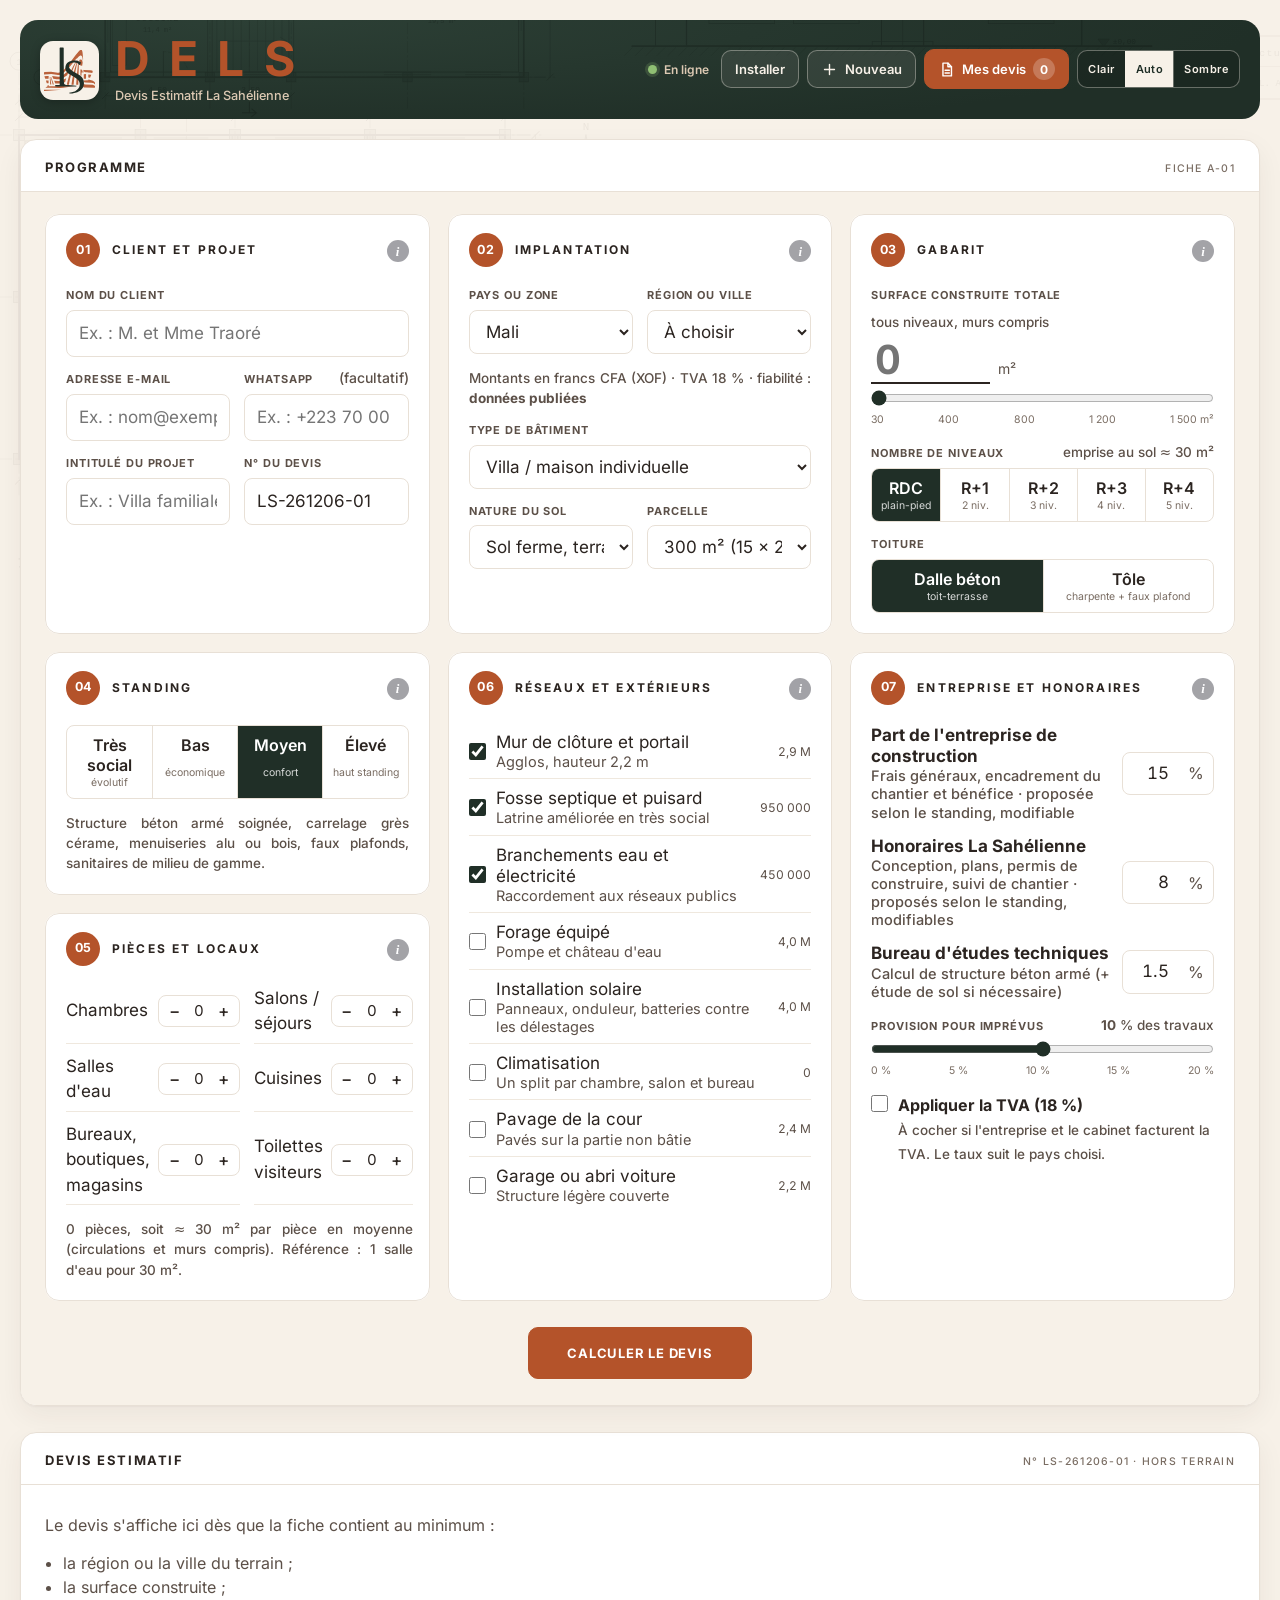
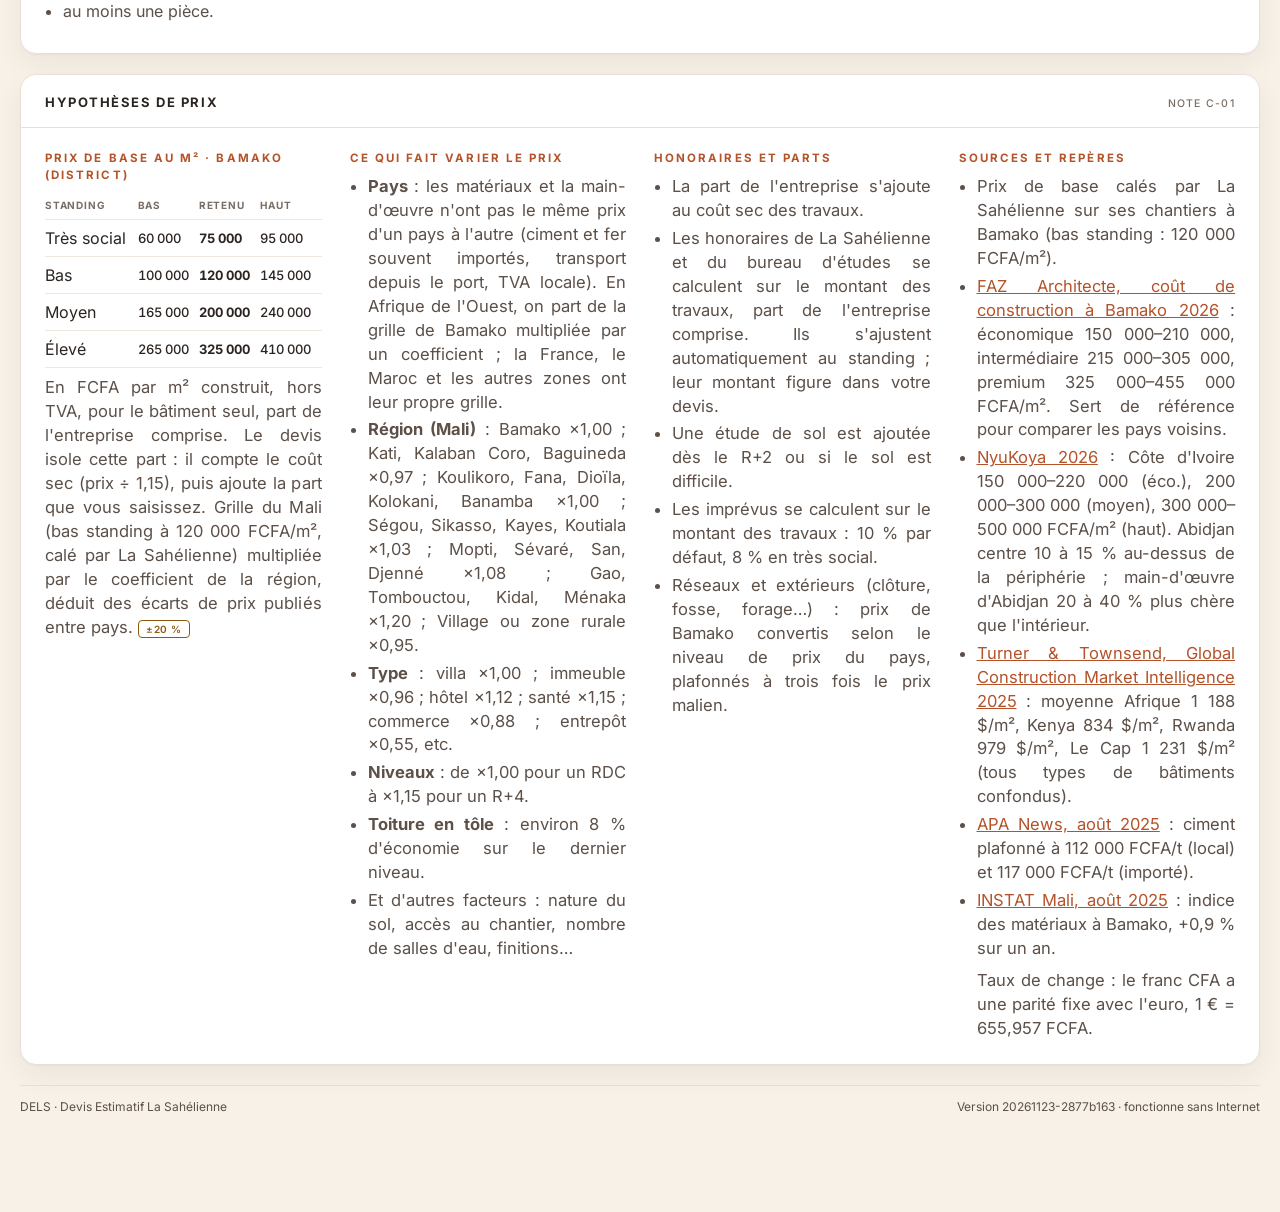
==== commit 69c04cd2: "DELS : icône v2 (DELS plus grand, fond crème, bâtiment vert Sahel transparent) Co-Authored-By: Claud" ====
--- a/dels/index.html
+++ b/dels/index.html
@@ -945,7 +945,7 @@
 
   <footer>
     <span>DELS · Devis Estimatif La Sahélienne</span>
-    <span>Version 20261123-e24f24aa · fonctionne sans Internet</span>
+    <span>Version 20261123-2877b163 · fonctionne sans Internet</span>
   </footer>
 </div>
 
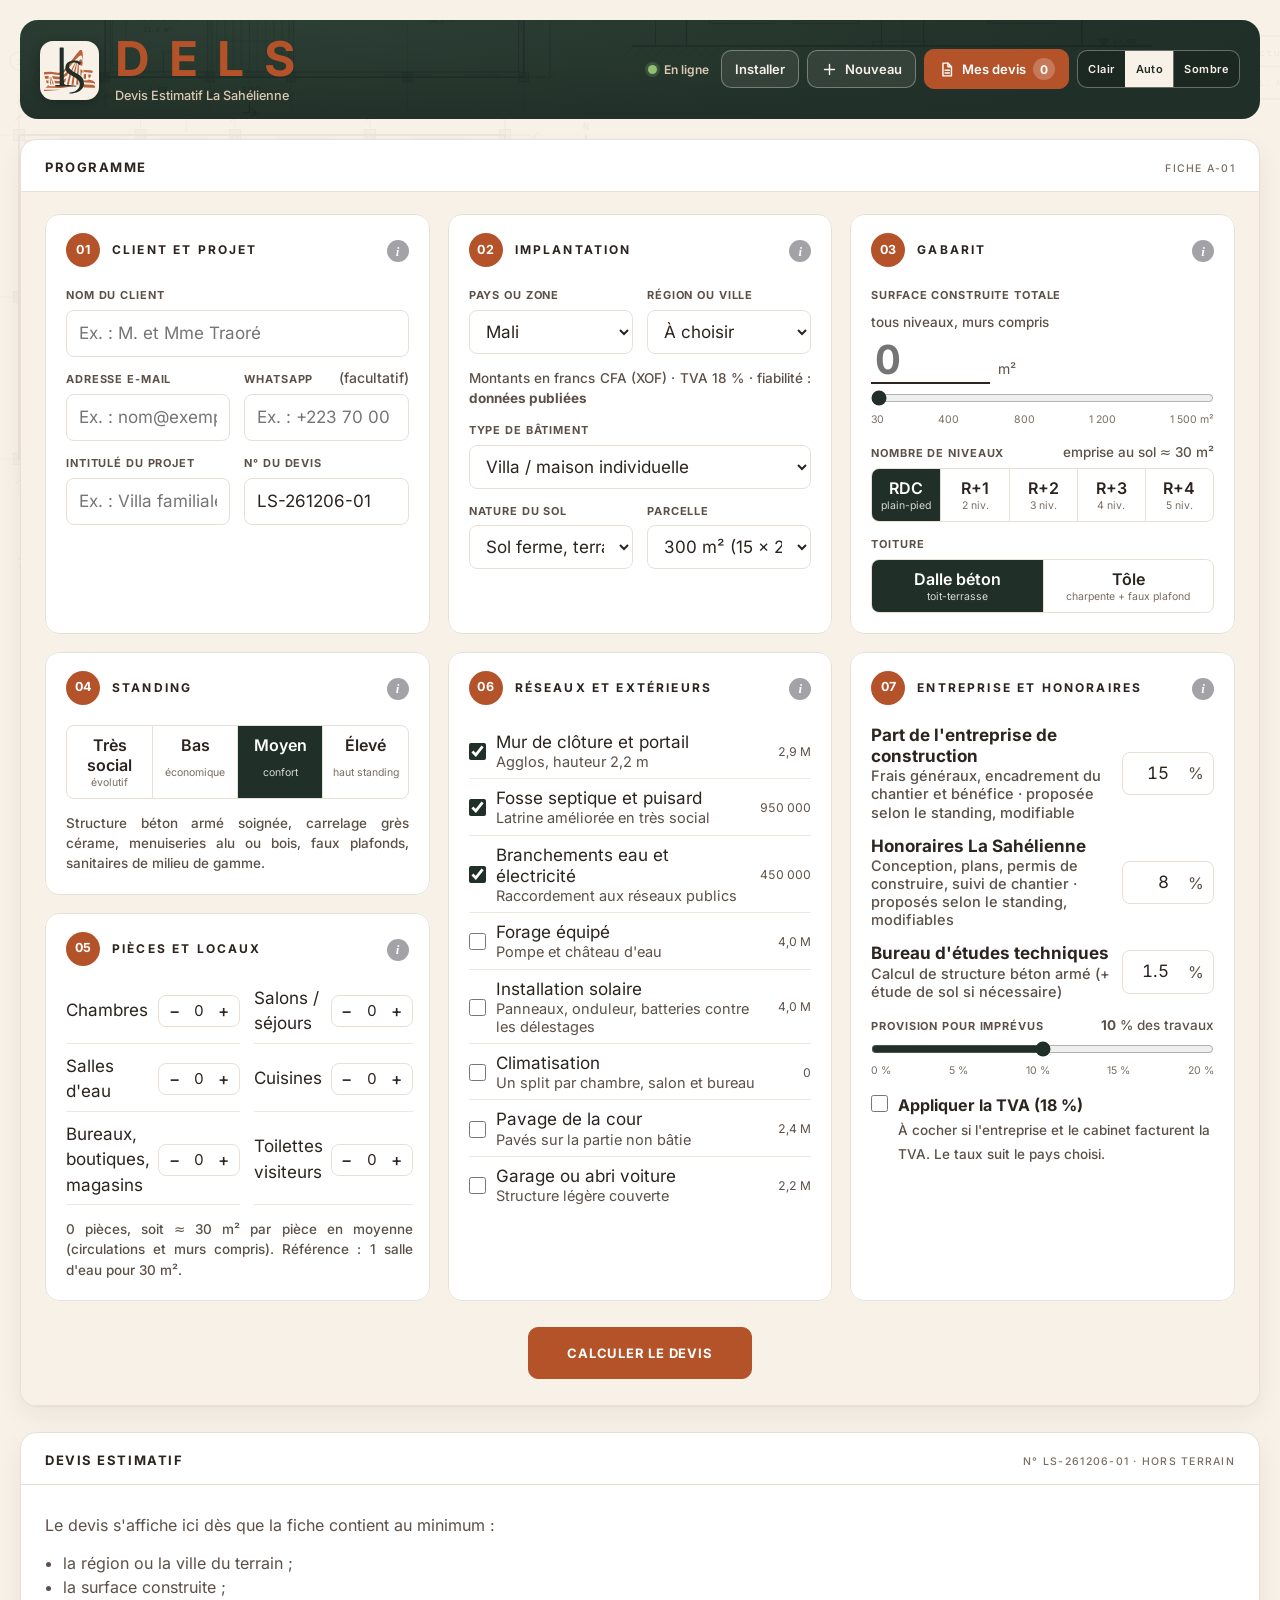
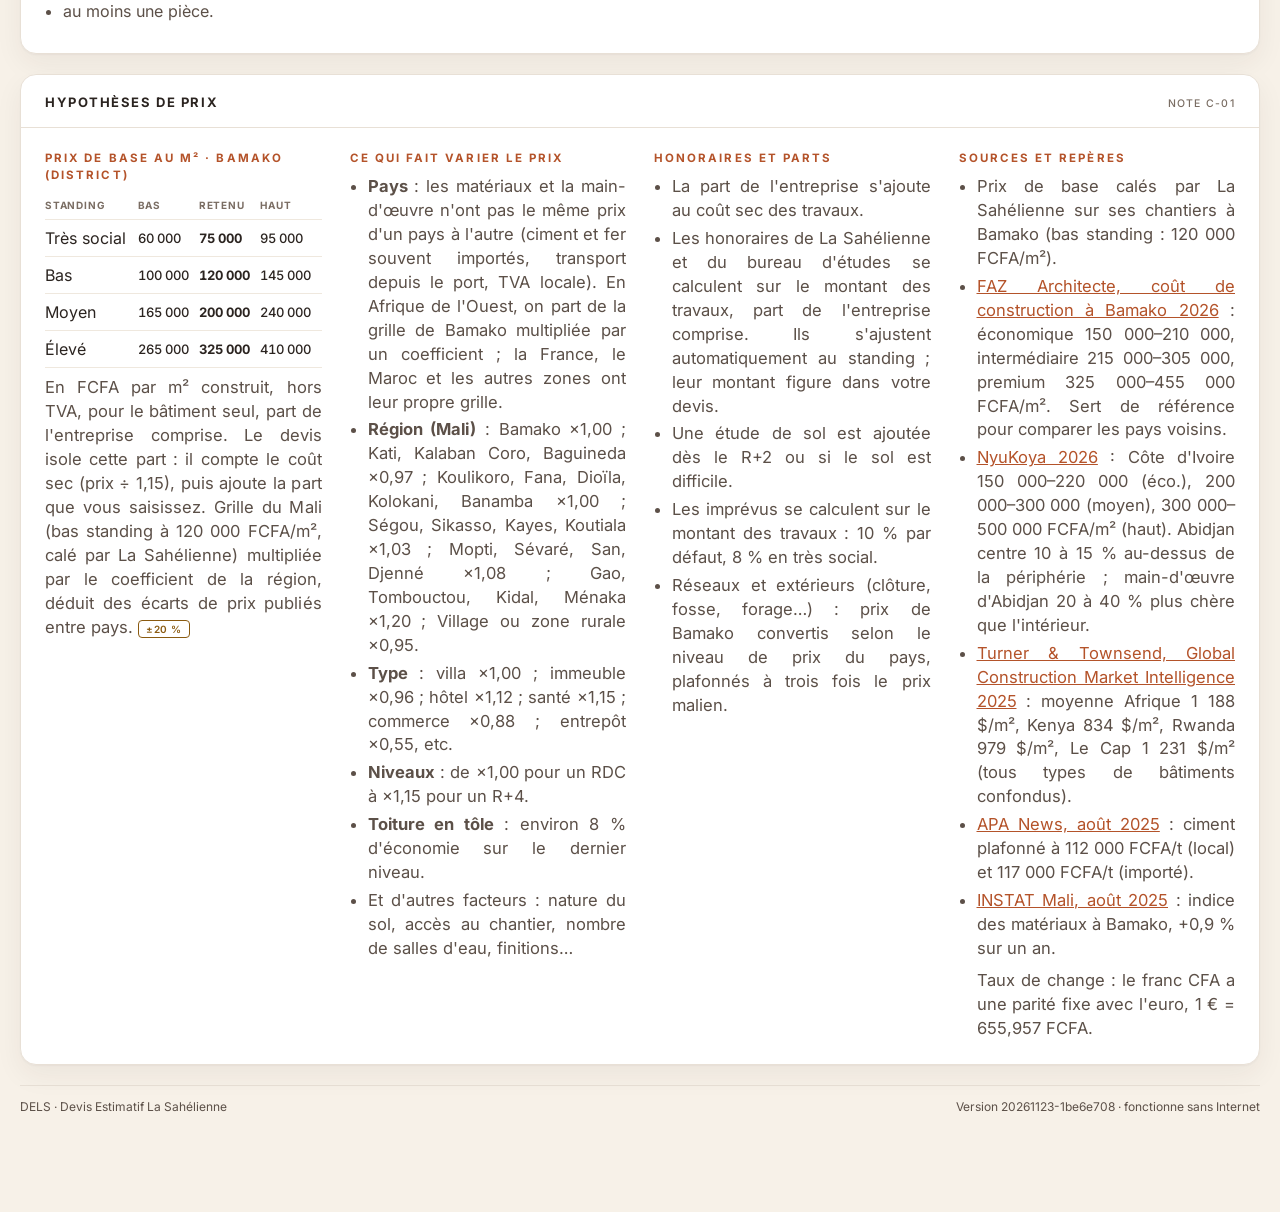
==== commit 68512fd4: "DELS : bouton Installer masqué quand l'appli est déjà installée Co-Authored-By: Claude Opus 5.5 <nor" ====
--- a/dels/index.html
+++ b/dels/index.html
@@ -588,6 +588,8 @@
 .dels-id { align-items: flex-start; gap: 16px; }
 .dels-mark { box-sizing: border-box; }
 
+/* Appli déjà installée (ouverte depuis l'écran d'accueil) : pas de bouton « Installer » */
+@media (display-mode: standalone), (display-mode: fullscreen), (display-mode: minimal-ui), (display-mode: window-controls-overlay) { #installBtn { display: none !important; } }
 </style>
 
 <svg class="bg-plan" aria-hidden="true" focusable="false" xmlns="http://www.w3.org/2000/svg" viewBox="0 0 1600 1000" preserveAspectRatio="xMidYMid slice"><g id="planG" fill="none" stroke="currentColor" stroke-linecap="round" font-family="JetBrains Mono, ui-monospace, monospace"><g class="bg-txt" fill="currentColor" stroke="none"></g><line x1="110.0" y1="80.0" x2="110.0" y2="550.0" stroke-width="0.5" stroke-dasharray="14 4 2 4"/><circle cx="110.0" cy="68.0" r="10" stroke-width=".8"/><text fill="currentColor" stroke="none" x="110.0" y="72.0" font-size="10" text-anchor="middle">1</text><line x1="245.0" y1="80.0" x2="245.0" y2="550.0" stroke-width="0.5" stroke-dasharray="14 4 2 4"/><circle cx="245.0" cy="68.0" r="10" stroke-width=".8"/><text fill="currentColor" stroke="none" x="245.0" y="72.0" font-size="10" text-anchor="middle">2</text><line x1="350.0" y1="80.0" x2="350.0" y2="550.0" stroke-width="0.5" stroke-dasharray="14 4 2 4"/><circle cx="350.0" cy="68.0" r="10" stroke-width=".8"/><text fill="currentColor" stroke="none" x="350.0" y="72.0" font-size="10" text-anchor="middle">3</text><line x1="500.0" y1="80.0" x2="500.0" y2="550.0" stroke-width="0.5" stroke-dasharray="14 4 2 4"/><circle cx="500.0" cy="68.0" r="10" stroke-width=".8"/><text fill="currentColor" stroke="none" x="500.0" y="72.0" font-size="10" text-anchor="middle">4</text><line x1="650.0" y1="80.0" x2="650.0" y2="550.0" stroke-width="0.5" stroke-dasharray="14 4 2 4"/><circle cx="650.0" cy="68.0" r="10" stroke-width=".8"/><text fill="currentColor" stroke="none" x="650.0" y="72.0" font-size="10" text-anchor="middle">5</text><line x1="40.0" y1="150.0" x2="690.0" y2="150.0" stroke-width="0.5" stroke-dasharray="14 4 2 4"/><circle cx="28.0" cy="150.0" r="10" stroke-width=".8"/><text fill="currentColor" stroke="none" x="28.0" y="154.0" font-size="10" text-anchor="middle">A</text><line x1="40.0" y1="330.0" x2="690.0" y2="330.0" stroke-width="0.5" stroke-dasharray="14 4 2 4"/><circle cx="28.0" cy="330.0" r="10" stroke-width=".8"/><text fill="currentColor" stroke="none" x="28.0" y="334.0" font-size="10" text-anchor="middle">B</text><line x1="40.0" y1="510.0" x2="690.0" y2="510.0" stroke-width="0.5" stroke-dasharray="14 4 2 4"/><circle cx="28.0" cy="510.0" r="10" stroke-width=".8"/><text fill="currentColor" stroke="none" x="28.0" y="514.0" font-size="10" text-anchor="middle">C</text><rect x="110.0" y="150.0" width="540.0" height="360.0" stroke-width="2.2"/><rect x="116.6" y="156.6" width="526.8" height="346.8" stroke-width="1.1"/><rect x="104.0" y="144.0" width="12.0" height="12.0" stroke-width="0.8" fill="currentColor" fill-opacity=".35"/><rect x="104.0" y="324.0" width="12.0" height="12.0" stroke-width="0.8" fill="currentColor" fill-opacity=".35"/><rect x="104.0" y="504.0" width="12.0" height="12.0" stroke-width="0.8" fill="currentColor" fill-opacity=".35"/><rect x="239.0" y="144.0" width="12.0" height="12.0" stroke-width="0.8" fill="currentColor" fill-opacity=".35"/><rect x="239.0" y="324.0" width="12.0" height="12.0" stroke-width="0.8" fill="currentColor" fill-opacity=".35"/><rect x="239.0" y="504.0" width="12.0" height="12.0" stroke-width="0.8" fill="currentColor" fill-opacity=".35"/><rect x="344.0" y="144.0" width="12.0" height="12.0" stroke-width="0.8" fill="currentColor" fill-opacity=".35"/><rect x="344.0" y="324.0" width="12.0" height="12.0" stroke-width="0.8" fill="currentColor" fill-opacity=".35"/><rect x="344.0" y="504.0" width="12.0" height="12.0" stroke-width="0.8" fill="currentColor" fill-opacity=".35"/><rect x="494.0" y="144.0" width="12.0" height="12.0" stroke-width="0.8" fill="currentColor" fill-opacity=".35"/><rect x="494.0" y="324.0" width="12.0" height="12.0" stroke-width="0.8" fill="currentColor" fill-opacity=".35"/><rect x="494.0" y="504.0" width="12.0" height="12.0" stroke-width="0.8" fill="currentColor" fill-opacity=".35"/><rect x="644.0" y="144.0" width="12.0" height="12.0" stroke-width="0.8" fill="currentColor" fill-opacity=".35"/><rect x="644.0" y="324.0" width="12.0" height="12.0" stroke-width="0.8" fill="currentColor" fill-opacity=".35"/><rect x="644.0" y="504.0" width="12.0" height="12.0" stroke-width="0.8" fill="currentColor" fill-opacity=".35"/><line x1="347.0" y1="150.0" x2="347.0" y2="510.0" stroke-width="0.9"/><line x1="353.0" y1="150.0" x2="353.0" y2="510.0" stroke-width="0.9"/><line x1="497.0" y1="150.0" x2="497.0" y2="330.0" stroke-width="0.9"/><line x1="503.0" y1="150.0" x2="503.0" y2="330.0" stroke-width="0.9"/><line x1="350.0" y1="327.0" x2="650.0" y2="327.0" stroke-width="0.9"/><line x1="350.0" y1="333.0" x2="650.0" y2="333.0" stroke-width="0.9"/><line x1="110.0" y1="357.0" x2="350.0" y2="357.0" stroke-width="0.9"/><line x1="110.0" y1="363.0" x2="350.0" y2="363.0" stroke-width="0.9"/><line x1="242.0" y1="360.0" x2="242.0" y2="510.0" stroke-width="0.9"/><line x1="248.0" y1="360.0" x2="248.0" y2="510.0" stroke-width="0.9"/><line x1="437.0" y1="330.0" x2="437.0" y2="420.0" stroke-width="0.9"/><line x1="443.0" y1="330.0" x2="443.0" y2="420.0" stroke-width="0.9"/><line x1="350.0" y1="417.0" x2="440.0" y2="417.0" stroke-width="0.9"/><line x1="350.0" y1="423.0" x2="440.0" y2="423.0" stroke-width="0.9"/><line x1="350.0" y1="210.0" x2="323.0" y2="210.0" stroke-width="1.1"/><path d="M350.0 237.0 A27.0 27.0 0 0 1 323.0 210.0" stroke-width="0.6" stroke-dasharray="3 3"/><line x1="500.0" y1="330.0" x2="500.0" y2="303.0" stroke-width="1.1"/><path d="M473.0 330.0 A27.0 27.0 0 0 1 500.0 303.0" stroke-width="0.6" stroke-dasharray="3 3"/><line x1="350.0" y1="372.0" x2="374.0" y2="372.0" stroke-width="1.1"/><path d="M350.0 396.0 A24.0 24.0 0 0 0 374.0 372.0" stroke-width="0.6" stroke-dasharray="3 3"/><line x1="440.0" y1="336.0" x2="440.0" y2="360.0" stroke-width="1.1"/><path d="M464.0 336.0 A24.0 24.0 0 0 1 440.0 360.0" stroke-width="0.6" stroke-dasharray="3 3"/><line x1="245.0" y1="390.0" x2="221.0" y2="390.0" stroke-width="1.1"/><path d="M245.0 414.0 A24.0 24.0 0 0 1 221.0 390.0" stroke-width="0.6" stroke-dasharray="3 3"/><line x1="185.0" y1="510.0" x2="185.0" y2="477.0" stroke-width="1.1"/><path d="M218.0 510.0 A33.0 33.0 0 0 0 185.0 477.0" stroke-width="0.6" stroke-dasharray="3 3"/><line x1="260.0" y1="360.0" x2="260.0" y2="387.0" stroke-width="1.1"/><path d="M287.0 360.0 A27.0 27.0 0 0 1 260.0 387.0" stroke-width="0.6" stroke-dasharray="3 3"/><line x1="155.0" y1="150.0" x2="224.0" y2="150.0" stroke-width="0.6"/><line x1="155.0" y1="153.3" x2="224.0" y2="153.3" stroke-width="0.6"/><line x1="155.0" y1="156.6" x2="224.0" y2="156.6" stroke-width="0.6"/><line x1="260.0" y1="150.0" x2="320.0" y2="150.0" stroke-width="0.6"/><line x1="260.0" y1="153.3" x2="320.0" y2="153.3" stroke-width="0.6"/><line x1="260.0" y1="156.6" x2="320.0" y2="156.6" stroke-width="0.6"/><line x1="395.0" y1="150.0" x2="455.0" y2="150.0" stroke-width="0.6"/><line x1="395.0" y1="153.3" x2="455.0" y2="153.3" stroke-width="0.6"/><line x1="395.0" y1="156.6" x2="455.0" y2="156.6" stroke-width="0.6"/><line x1="545.0" y1="150.0" x2="605.0" y2="150.0" stroke-width="0.6"/><line x1="545.0" y1="153.3" x2="605.0" y2="153.3" stroke-width="0.6"/><line x1="545.0" y1="156.6" x2="605.0" y2="156.6" stroke-width="0.6"/><line x1="470.0" y1="510.0" x2="530.0" y2="510.0" stroke-width="0.6"/><line x1="470.0" y1="506.7" x2="530.0" y2="506.7" stroke-width="0.6"/><line x1="470.0" y1="503.4" x2="530.0" y2="503.4" stroke-width="0.6"/><line x1="575.0" y1="510.0" x2="620.0" y2="510.0" stroke-width="0.6"/><line x1="575.0" y1="506.7" x2="620.0" y2="506.7" stroke-width="0.6"/><line x1="575.0" y1="503.4" x2="620.0" y2="503.4" stroke-width="0.6"/><line x1="290.0" y1="510.0" x2="335.0" y2="510.0" stroke-width="0.6"/><line x1="290.0" y1="506.7" x2="335.0" y2="506.7" stroke-width="0.6"/><line x1="290.0" y1="503.4" x2="335.0" y2="503.4" stroke-width="0.6"/><line x1="110.0" y1="210.0" x2="110.0" y2="285.0" stroke-width="0.6"/><line x1="113.3" y1="210.0" x2="113.3" y2="285.0" stroke-width="0.6"/><line x1="116.6" y1="210.0" x2="116.6" y2="285.0" stroke-width="0.6"/><line x1="110.0" y1="405.0" x2="110.0" y2="465.0" stroke-width="0.6"/><line x1="113.3" y1="405.0" x2="113.3" y2="465.0" stroke-width="0.6"/><line x1="116.6" y1="405.0" x2="116.6" y2="465.0" stroke-width="0.6"/><line x1="650.0" y1="210.0" x2="650.0" y2="270.0" stroke-width="0.6"/><line x1="646.7" y1="210.0" x2="646.7" y2="270.0" stroke-width="0.6"/><line x1="643.4" y1="210.0" x2="643.4" y2="270.0" stroke-width="0.6"/><line x1="650.0" y1="390.0" x2="650.0" y2="450.0" stroke-width="0.6"/><line x1="646.7" y1="390.0" x2="646.7" y2="450.0" stroke-width="0.6"/><line x1="643.4" y1="390.0" x2="643.4" y2="450.0" stroke-width="0.6"/><line x1="254.0" y1="426.0" x2="254.0" y2="501.0" stroke-width="0.6"/><line x1="264.5" y1="426.0" x2="264.5" y2="501.0" stroke-width="0.6"/><line x1="275.0" y1="426.0" x2="275.0" y2="501.0" stroke-width="0.6"/><line x1="285.5" y1="426.0" x2="285.5" y2="501.0" stroke-width="0.6"/><line x1="296.0" y1="426.0" x2="296.0" y2="501.0" stroke-width="0.6"/><line x1="306.5" y1="426.0" x2="306.5" y2="501.0" stroke-width="0.6"/><line x1="317.0" y1="426.0" x2="317.0" y2="501.0" stroke-width="0.6"/><line x1="327.5" y1="426.0" x2="327.5" y2="501.0" stroke-width="0.6"/><line x1="338.0" y1="426.0" x2="338.0" y2="501.0" stroke-width="0.6"/><line x1="257.0" y1="463.5" x2="344.0" y2="463.5" stroke-width="0.7"/><path d="M336.0 458.5 L344.0 463.5 L336.0 468.5" stroke-width="0.7" fill="none"/><text fill="currentColor" stroke="none" x="230.0" y="252.0" font-size="11" text-anchor="middle" letter-spacing="1.5">SÉJOUR</text><text fill="currentColor" stroke="none" x="230.0" y="266.0" font-size="9" text-anchor="middle">32,0 m²</text><text fill="currentColor" stroke="none" x="425.0" y="246.0" font-size="11" text-anchor="middle" letter-spacing="1.5">CHAMBRE 1</text><text fill="currentColor" stroke="none" x="425.0" y="260.0" font-size="9" text-anchor="middle">15,4 m²</text><text fill="currentColor" stroke="none" x="575.0" y="246.0" font-size="11" text-anchor="middle" letter-spacing="1.5">CHAMBRE 2</text><text fill="currentColor" stroke="none" x="575.0" y="260.0" font-size="9" text-anchor="middle">13,8 m²</text><text fill="currentColor" stroke="none" x="395.0" y="378.0" font-size="11" text-anchor="middle" letter-spacing="1.5">S.D.E.</text><text fill="currentColor" stroke="none" x="395.0" y="392.0" font-size="9" text-anchor="middle">6,2 m²</text><text fill="currentColor" stroke="none" x="177.5" y="438.0" font-size="11" text-anchor="middle" letter-spacing="1.5">CUISINE</text><text fill="currentColor" stroke="none" x="177.5" y="452.0" font-size="9" text-anchor="middle">11,4 m²</text><text fill="currentColor" stroke="none" x="545.0" y="426.0" font-size="11" text-anchor="middle" letter-spacing="1.5">CHAMBRE 3</text><text fill="currentColor" stroke="none" x="545.0" y="440.0" font-size="9" text-anchor="middle">19,5 m²</text><rect x="359.0" y="339.0" width="36.0" height="21.0" stroke-width="0.6"/><ellipse cx="377.0" cy="349.5" rx="13.5" ry="6.6" stroke-width=".6"/><rect x="119.0" y="369.0" width="18.0" height="126.0" stroke-width="0.6"/><circle cx="128.0" cy="399.0" r="5.4" stroke-width=".6"/><circle cx="128.0" cy="420.0" r="5.4" stroke-width=".6"/><line x1="110.0" y1="112.0" x2="650.0" y2="112.0" stroke-width="0.7"/><line x1="106.0" y1="116.0" x2="114.0" y2="108.0" stroke-width="1"/><line x1="110.0" y1="150.0" x2="110.0" y2="106.0" stroke-width="0.5"/><line x1="646.0" y1="116.0" x2="654.0" y2="108.0" stroke-width="1"/><line x1="650.0" y1="150.0" x2="650.0" y2="106.0" stroke-width="0.5"/><text fill="currentColor" stroke="none" x="380.0" y="107.0" font-size="10" text-anchor="middle">18,00</text><line x1="110.0" y1="130.0" x2="350.0" y2="130.0" stroke-width="0.7"/><line x1="106.0" y1="134.0" x2="114.0" y2="126.0" stroke-width="1"/><line x1="346.0" y1="134.0" x2="354.0" y2="126.0" stroke-width="1"/><text fill="currentColor" stroke="none" x="230.0" y="125.0" font-size="10" text-anchor="middle">8,00</text><line x1="350.0" y1="130.0" x2="500.0" y2="130.0" stroke-width="0.7"/><line x1="346.0" y1="134.0" x2="354.0" y2="126.0" stroke-width="1"/><line x1="496.0" y1="134.0" x2="504.0" y2="126.0" stroke-width="1"/><text fill="currentColor" stroke="none" x="425.0" y="125.0" font-size="10" text-anchor="middle">5,00</text><line x1="500.0" y1="130.0" x2="650.0" y2="130.0" stroke-width="0.7"/><line x1="496.0" y1="134.0" x2="504.0" y2="126.0" stroke-width="1"/><line x1="646.0" y1="134.0" x2="654.0" y2="126.0" stroke-width="1"/><text fill="currentColor" stroke="none" x="575.0" y="125.0" font-size="10" text-anchor="middle">5,00</text><line x1="684.0" y1="150.0" x2="684.0" y2="510.0" stroke-width="0.7"/><line x1="680.0" y1="154.0" x2="688.0" y2="146.0" stroke-width="1"/><line x1="650.0" y1="150.0" x2="678.0" y2="150.0" stroke-width="0.5"/><line x1="680.0" y1="514.0" x2="688.0" y2="506.0" stroke-width="1"/><line x1="650.0" y1="510.0" x2="678.0" y2="510.0" stroke-width="0.5"/><text fill="currentColor" stroke="none" x="678.0" y="330.0" font-size="10" text-anchor="middle" transform="rotate(-90 678.0 330.0)">12,00</text><line x1="110.0" y1="534.0" x2="245.0" y2="534.0" stroke-width="0.7"/><line x1="106.0" y1="538.0" x2="114.0" y2="530.0" stroke-width="1"/><line x1="241.0" y1="538.0" x2="249.0" y2="530.0" stroke-width="1"/><text fill="currentColor" stroke="none" x="177.5" y="529.0" font-size="10" text-anchor="middle">4,50</text><line x1="245.0" y1="534.0" x2="350.0" y2="534.0" stroke-width="0.7"/><line x1="241.0" y1="538.0" x2="249.0" y2="530.0" stroke-width="1"/><line x1="346.0" y1="538.0" x2="354.0" y2="530.0" stroke-width="1"/><text fill="currentColor" stroke="none" x="297.5" y="529.0" font-size="10" text-anchor="middle">3,50</text><path d="M296.0 110.0 l0 14 M287.0 110.0 l18 0 l-6 -5 M305.0 110.0 l-6 5" stroke-width="1.3" fill="none"/><path d="M296.0 556.0 l0 -14 M287.0 556.0 l18 0 l-6 -5 M305.0 556.0 l-6 5" stroke-width="1.3" fill="none"/><text fill="currentColor" stroke="none" x="310.0" y="572.0" font-size="12" text-anchor="start">A</text><line x1="296.0" y1="124.0" x2="296.0" y2="542.0" stroke-width="0.6" stroke-dasharray="22 5 3 5"/><circle cx="740" cy="180" r="22" stroke-width=".8"/><path d="M740 150 L748 190 L740 184 L732 190 Z" stroke-width="0.8" fill="currentColor" fill-opacity=".4"/><text fill="currentColor" stroke="none" x="740.0" y="144.0" font-size="12" text-anchor="middle">N</text><text fill="currentColor" stroke="none" x="110.0" y="614.0" font-size="15" text-anchor="start" letter-spacing="3">PLAN DU REZ-DE-CHAUSSÉE</text><line x1="110.0" y1="621.0" x2="351.5" y2="621.0" stroke-width="1.4"/><text fill="currentColor" stroke="none" x="110.0" y="636.0" font-size="10" text-anchor="start" letter-spacing="1.5">VILLA R+1 · ÉCHELLE 1/100</text><line x1="790.0" y1="470.0" x2="1460.0" y2="470.0" stroke-width="2.2"/><line x1="790.0" y1="472.0" x2="780.0" y2="482.0" stroke-width="0.5"/><line x1="804.0" y1="472.0" x2="794.0" y2="482.0" stroke-width="0.5"/><line x1="818.0" y1="472.0" x2="808.0" y2="482.0" stroke-width="0.5"/><line x1="832.0" y1="472.0" x2="822.0" y2="482.0" stroke-width="0.5"/><line x1="846.0" y1="472.0" x2="836.0" y2="482.0" stroke-width="0.5"/><line x1="860.0" y1="472.0" x2="850.0" y2="482.0" stroke-width="0.5"/><line x1="874.0" y1="472.0" x2="864.0" y2="482.0" stroke-width="0.5"/><line x1="888.0" y1="472.0" x2="878.0" y2="482.0" stroke-width="0.5"/><line x1="902.0" y1="472.0" x2="892.0" y2="482.0" stroke-width="0.5"/><line x1="916.0" y1="472.0" x2="906.0" y2="482.0" stroke-width="0.5"/><line x1="930.0" y1="472.0" x2="920.0" y2="482.0" stroke-width="0.5"/><line x1="944.0" y1="472.0" x2="934.0" y2="482.0" stroke-width="0.5"/><line x1="958.0" y1="472.0" x2="948.0" y2="482.0" stroke-width="0.5"/><line x1="972.0" y1="472.0" x2="962.0" y2="482.0" stroke-width="0.5"/><line x1="986.0" y1="472.0" x2="976.0" y2="482.0" stroke-width="0.5"/><line x1="1000.0" y1="472.0" x2="990.0" y2="482.0" stroke-width="0.5"/><line x1="1014.0" y1="472.0" x2="1004.0" y2="482.0" stroke-width="0.5"/><line x1="1028.0" y1="472.0" x2="1018.0" y2="482.0" stroke-width="0.5"/><line x1="1042.0" y1="472.0" x2="1032.0" y2="482.0" stroke-width="0.5"/><line x1="1056.0" y1="472.0" x2="1046.0" y2="482.0" stroke-width="0.5"/><line x1="1070.0" y1="472.0" x2="1060.0" y2="482.0" stroke-width="0.5"/><line x1="1084.0" y1="472.0" x2="1074.0" y2="482.0" stroke-width="0.5"/><line x1="1098.0" y1="472.0" x2="1088.0" y2="482.0" stroke-width="0.5"/><line x1="1112.0" y1="472.0" x2="1102.0" y2="482.0" stroke-width="0.5"/><line x1="1126.0" y1="472.0" x2="1116.0" y2="482.0" stroke-width="0.5"/><line x1="1140.0" y1="472.0" x2="1130.0" y2="482.0" stroke-width="0.5"/><line x1="1154.0" y1="472.0" x2="1144.0" y2="482.0" stroke-width="0.5"/><line x1="1168.0" y1="472.0" x2="1158.0" y2="482.0" stroke-width="0.5"/><line x1="1182.0" y1="472.0" x2="1172.0" y2="482.0" stroke-width="0.5"/><line x1="1196.0" y1="472.0" x2="1186.0" y2="482.0" stroke-width="0.5"/><line x1="1210.0" y1="472.0" x2="1200.0" y2="482.0" stroke-width="0.5"/><line x1="1224.0" y1="472.0" x2="1214.0" y2="482.0" stroke-width="0.5"/><line x1="1238.0" y1="472.0" x2="1228.0" y2="482.0" stroke-width="0.5"/><line x1="1252.0" y1="472.0" x2="1242.0" y2="482.0" stroke-width="0.5"/><line x1="1266.0" y1="472.0" x2="1256.0" y2="482.0" stroke-width="0.5"/><line x1="1280.0" y1="472.0" x2="1270.0" y2="482.0" stroke-width="0.5"/><line x1="1294.0" y1="472.0" x2="1284.0" y2="482.0" stroke-width="0.5"/><line x1="1308.0" y1="472.0" x2="1298.0" y2="482.0" stroke-width="0.5"/><line x1="1322.0" y1="472.0" x2="1312.0" y2="482.0" stroke-width="0.5"/><line x1="1336.0" y1="472.0" x2="1326.0" y2="482.0" stroke-width="0.5"/><line x1="1350.0" y1="472.0" x2="1340.0" y2="482.0" stroke-width="0.5"/><line x1="1364.0" y1="472.0" x2="1354.0" y2="482.0" stroke-width="0.5"/><line x1="1378.0" y1="472.0" x2="1368.0" y2="482.0" stroke-width="0.5"/><line x1="1392.0" y1="472.0" x2="1382.0" y2="482.0" stroke-width="0.5"/><line x1="1406.0" y1="472.0" x2="1396.0" y2="482.0" stroke-width="0.5"/><line x1="1420.0" y1="472.0" x2="1410.0" y2="482.0" stroke-width="0.5"/><line x1="1434.0" y1="472.0" x2="1424.0" y2="482.0" stroke-width="0.5"/><line x1="1448.0" y1="472.0" x2="1438.0" y2="482.0" stroke-width="0.5"/><rect x="860.0" y="361.2" width="510.0" height="108.8" stroke-width="1.6"/><rect x="928.0" y="252.4" width="357.0" height="108.8" stroke-width="1.6"/><rect x="922.0" y="246.4" width="369.0" height="6.0" stroke-width="1"/><rect x="854.0" y="353.2" width="522.0" height="8.0" stroke-width="1.1"/><rect x="928.0" y="218.4" width="357.0" height="34.0" stroke-width="1.1"/><rect x="1291.0" y="327.2" width="6.0" height="30.6" stroke-width="0.5"/><rect x="1300.0" y="327.2" width="6.0" height="30.6" stroke-width="0.5"/><rect x="1309.0" y="327.2" width="6.0" height="30.6" stroke-width="0.5"/><rect x="1318.0" y="327.2" width="6.0" height="30.6" stroke-width="0.5"/><rect x="1327.0" y="327.2" width="6.0" height="30.6" stroke-width="0.5"/><rect x="1336.0" y="327.2" width="6.0" height="30.6" stroke-width="0.5"/><rect x="1345.0" y="327.2" width="6.0" height="30.6" stroke-width="0.5"/><rect x="1354.0" y="327.2" width="6.0" height="30.6" stroke-width="0.5"/><rect x="1363.0" y="327.2" width="6.0" height="30.6" stroke-width="0.5"/><line x1="1285.0" y1="325.5" x2="1370.0" y2="325.5" stroke-width="0.9"/><rect x="938.0" y="225.2" width="9.0" height="9.0" stroke-width="0.5"/><rect x="954.0" y="225.2" width="9.0" height="9.0" stroke-width="0.5"/><rect x="970.0" y="225.2" width="9.0" height="9.0" stroke-width="0.5"/><rect x="986.0" y="225.2" width="9.0" height="9.0" stroke-width="0.5"/><rect x="1002.0" y="225.2" width="9.0" height="9.0" stroke-width="0.5"/><rect x="1018.0" y="225.2" width="9.0" height="9.0" stroke-width="0.5"/><rect x="1034.0" y="225.2" width="9.0" height="9.0" stroke-width="0.5"/><rect x="1050.0" y="225.2" width="9.0" height="9.0" stroke-width="0.5"/><rect x="1066.0" y="225.2" width="9.0" height="9.0" stroke-width="0.5"/><rect x="1082.0" y="225.2" width="9.0" height="9.0" stroke-width="0.5"/><rect x="1098.0" y="225.2" width="9.0" height="9.0" stroke-width="0.5"/><rect x="1114.0" y="225.2" width="9.0" height="9.0" stroke-width="0.5"/><rect x="1130.0" y="225.2" width="9.0" height="9.0" stroke-width="0.5"/><rect x="1146.0" y="225.2" width="9.0" height="9.0" stroke-width="0.5"/><rect x="1162.0" y="225.2" width="9.0" height="9.0" stroke-width="0.5"/><rect x="1178.0" y="225.2" width="9.0" height="9.0" stroke-width="0.5"/><rect x="1194.0" y="225.2" width="9.0" height="9.0" stroke-width="0.5"/><rect x="1210.0" y="225.2" width="9.0" height="9.0" stroke-width="0.5"/><rect x="1226.0" y="225.2" width="9.0" height="9.0" stroke-width="0.5"/><rect x="1242.0" y="225.2" width="9.0" height="9.0" stroke-width="0.5"/><rect x="1258.0" y="225.2" width="9.0" height="9.0" stroke-width="0.5"/><rect x="894.0" y="388.4" width="74.8" height="47.6" stroke-width="1.1"/><rect x="898.0" y="392.4" width="66.8" height="39.6" stroke-width="0.5"/><line x1="931.4" y1="392.4" x2="931.4" y2="432.0" stroke-width="0.5"/><rect x="889.0" y="436.0" width="84.8" height="5.0" stroke-width="0.8"/><line x1="898.0" y1="400.3" x2="964.8" y2="400.3" stroke-width="0.35"/><line x1="898.0" y1="412.2" x2="964.8" y2="412.2" stroke-width="0.35"/><line x1="898.0" y1="424.1" x2="964.8" y2="424.1" stroke-width="0.35"/><rect x="1002.8" y="388.4" width="74.8" height="47.6" stroke-width="1.1"/><rect x="1006.8" y="392.4" width="66.8" height="39.6" stroke-width="0.5"/><line x1="1040.2" y1="392.4" x2="1040.2" y2="432.0" stroke-width="0.5"/><rect x="997.8" y="436.0" width="84.8" height="5.0" stroke-width="0.8"/><line x1="1006.8" y1="400.3" x2="1073.6" y2="400.3" stroke-width="0.35"/><line x1="1006.8" y1="412.2" x2="1073.6" y2="412.2" stroke-width="0.35"/><line x1="1006.8" y1="424.1" x2="1073.6" y2="424.1" stroke-width="0.35"/><rect x="1254.4" y="388.4" width="74.8" height="47.6" stroke-width="1.1"/><rect x="1258.4" y="392.4" width="66.8" height="39.6" stroke-width="0.5"/><line x1="1291.8" y1="392.4" x2="1291.8" y2="432.0" stroke-width="0.5"/><rect x="1249.4" y="436.0" width="84.8" height="5.0" stroke-width="0.8"/><line x1="1258.4" y1="400.3" x2="1325.2" y2="400.3" stroke-width="0.35"/><line x1="1258.4" y1="412.2" x2="1325.2" y2="412.2" stroke-width="0.35"/><line x1="1258.4" y1="424.1" x2="1325.2" y2="424.1" stroke-width="0.35"/><path d="M1111.6 470 L1111.6 402.0 A27.2 27.2 0 0 1 1166.0 402.0 L1166.0 470" stroke-width="1.3" fill="none"/><line x1="1138.8" y1="470.0" x2="1138.8" y2="376.8" stroke-width="0.6"/><line x1="1125.6" y1="470.0" x2="1125.6" y2="470.0" stroke-width="0.1"/><line x1="1175.6" y1="470.0" x2="1175.6" y2="470.0" stroke-width="0.1"/><line x1="1225.6" y1="470.0" x2="1225.6" y2="470.0" stroke-width="0.1"/><rect x="1099.6" y="464.0" width="78.4" height="6.0" stroke-width="0.8"/><rect x="968.8" y="279.6" width="68.0" height="47.6" stroke-width="1.1"/><rect x="972.8" y="283.6" width="60.0" height="39.6" stroke-width="0.5"/><line x1="1002.8" y1="283.6" x2="1002.8" y2="323.2" stroke-width="0.5"/><rect x="963.8" y="327.2" width="78.0" height="5.0" stroke-width="0.8"/><line x1="972.8" y1="291.5" x2="1032.8" y2="291.5" stroke-width="0.35"/><line x1="972.8" y1="303.4" x2="1032.8" y2="303.4" stroke-width="0.35"/><line x1="972.8" y1="315.3" x2="1032.8" y2="315.3" stroke-width="0.35"/><rect x="1084.4" y="279.6" width="40.8" height="34.0" stroke-width="1.1"/><rect x="1088.4" y="283.6" width="32.8" height="26.0" stroke-width="0.5"/><line x1="1104.8" y1="283.6" x2="1104.8" y2="309.6" stroke-width="0.5"/><rect x="1079.4" y="313.6" width="50.8" height="5.0" stroke-width="0.8"/><rect x="1166.0" y="279.6" width="68.0" height="47.6" stroke-width="1.1"/><rect x="1170.0" y="283.6" width="60.0" height="39.6" stroke-width="0.5"/><line x1="1200.0" y1="283.6" x2="1200.0" y2="323.2" stroke-width="0.5"/><rect x="1161.0" y="327.2" width="78.0" height="5.0" stroke-width="0.8"/><line x1="1170.0" y1="291.5" x2="1230.0" y2="291.5" stroke-width="0.35"/><line x1="1170.0" y1="303.4" x2="1230.0" y2="303.4" stroke-width="0.35"/><line x1="1170.0" y1="315.3" x2="1230.0" y2="315.3" stroke-width="0.35"/><line x1="1166.0" y1="269.4" x2="1166.0" y2="334.0" stroke-width="1.2"/><line x1="1179.6" y1="269.4" x2="1179.6" y2="334.0" stroke-width="1.2"/><line x1="1193.2" y1="269.4" x2="1193.2" y2="334.0" stroke-width="1.2"/><line x1="1206.8" y1="269.4" x2="1206.8" y2="334.0" stroke-width="1.2"/><line x1="1220.4" y1="269.4" x2="1220.4" y2="334.0" stroke-width="1.2"/><line x1="1234.0" y1="269.4" x2="1234.0" y2="334.0" stroke-width="1.2"/><rect x="941.6" y="245.6" width="6.0" height="18.0" stroke-width="0.7"/><rect x="1271.4" y="245.6" width="6.0" height="18.0" stroke-width="0.7"/><line x1="1376.0" y1="470.0" x2="1438.0" y2="470.0" stroke-width="0.5" stroke-dasharray="4 3"/><path d="M1398.0 470.0 l-7 -9 l14 0 Z" stroke-width="0.8" fill="currentColor" fill-opacity=".35"/><text fill="currentColor" stroke="none" x="1410.0" y="467.0" font-size="10" text-anchor="start">±0,00</text><line x1="1376.0" y1="361.2" x2="1438.0" y2="361.2" stroke-width="0.5" stroke-dasharray="4 3"/><path d="M1398.0 361.2 l-7 -9 l14 0 Z" stroke-width="0.8" fill="currentColor" fill-opacity=".35"/><text fill="currentColor" stroke="none" x="1410.0" y="358.2" font-size="10" text-anchor="start">+3,20</text><line x1="1376.0" y1="252.4" x2="1438.0" y2="252.4" stroke-width="0.5" stroke-dasharray="4 3"/><path d="M1398.0 252.4 l-7 -9 l14 0 Z" stroke-width="0.8" fill="currentColor" fill-opacity=".35"/><text fill="currentColor" stroke="none" x="1410.0" y="249.4" font-size="10" text-anchor="start">+6,40</text><line x1="1376.0" y1="218.4" x2="1438.0" y2="218.4" stroke-width="0.5" stroke-dasharray="4 3"/><path d="M1398.0 218.4 l-7 -9 l14 0 Z" stroke-width="0.8" fill="currentColor" fill-opacity=".35"/><text fill="currentColor" stroke="none" x="1410.0" y="215.4" font-size="10" text-anchor="start">+7,40</text><line x1="820.0" y1="470.0" x2="820.0" y2="408.0" stroke-width="1.2"/><circle cx="820" cy="384" r="30" stroke-width=".8" stroke-dasharray="2 3"/><circle cx="802" cy="400" r="18" stroke-width=".8" stroke-dasharray="2 3"/><text fill="currentColor" stroke="none" x="860.0" y="172.4" font-size="15" text-anchor="start" letter-spacing="3">FAÇADE PRINCIPALE</text><line x1="860.0" y1="179.4" x2="1038.5" y2="179.4" stroke-width="1.4"/><text fill="currentColor" stroke="none" x="860.0" y="194.4" font-size="10" text-anchor="start" letter-spacing="1.5">ÉLÉVATION SUD · ÉCHELLE 1/100</text><line x1="820.0" y1="880.0" x2="1380.0" y2="880.0" stroke-width="2"/><line x1="820.0" y1="884.0" x2="808.0" y2="896.0" stroke-width="0.4"/><line x1="838.0" y1="884.0" x2="826.0" y2="896.0" stroke-width="0.4"/><line x1="856.0" y1="884.0" x2="844.0" y2="896.0" stroke-width="0.4"/><line x1="874.0" y1="884.0" x2="862.0" y2="896.0" stroke-width="0.4"/><line x1="892.0" y1="884.0" x2="880.0" y2="896.0" stroke-width="0.4"/><line x1="910.0" y1="884.0" x2="898.0" y2="896.0" stroke-width="0.4"/><line x1="928.0" y1="884.0" x2="916.0" y2="896.0" stroke-width="0.4"/><line x1="946.0" y1="884.0" x2="934.0" y2="896.0" stroke-width="0.4"/><line x1="964.0" y1="884.0" x2="952.0" y2="896.0" stroke-width="0.4"/><line x1="982.0" y1="884.0" x2="970.0" y2="896.0" stroke-width="0.4"/><line x1="1000.0" y1="884.0" x2="988.0" y2="896.0" stroke-width="0.4"/><line x1="1018.0" y1="884.0" x2="1006.0" y2="896.0" stroke-width="0.4"/><line x1="1036.0" y1="884.0" x2="1024.0" y2="896.0" stroke-width="0.4"/><line x1="1054.0" y1="884.0" x2="1042.0" y2="896.0" stroke-width="0.4"/><line x1="1072.0" y1="884.0" x2="1060.0" y2="896.0" stroke-width="0.4"/><line x1="1090.0" y1="884.0" x2="1078.0" y2="896.0" stroke-width="0.4"/><line x1="1108.0" y1="884.0" x2="1096.0" y2="896.0" stroke-width="0.4"/><line x1="1126.0" y1="884.0" x2="1114.0" y2="896.0" stroke-width="0.4"/><line x1="1144.0" y1="884.0" x2="1132.0" y2="896.0" stroke-width="0.4"/><line x1="1162.0" y1="884.0" x2="1150.0" y2="896.0" stroke-width="0.4"/><line x1="1180.0" y1="884.0" x2="1168.0" y2="896.0" stroke-width="0.4"/><line x1="1198.0" y1="884.0" x2="1186.0" y2="896.0" stroke-width="0.4"/><line x1="1216.0" y1="884.0" x2="1204.0" y2="896.0" stroke-width="0.4"/><line x1="1234.0" y1="884.0" x2="1222.0" y2="896.0" stroke-width="0.4"/><line x1="1252.0" y1="884.0" x2="1240.0" y2="896.0" stroke-width="0.4"/><line x1="1270.0" y1="884.0" x2="1258.0" y2="896.0" stroke-width="0.4"/><line x1="1288.0" y1="884.0" x2="1276.0" y2="896.0" stroke-width="0.4"/><line x1="1306.0" y1="884.0" x2="1294.0" y2="896.0" stroke-width="0.4"/><line x1="1324.0" y1="884.0" x2="1312.0" y2="896.0" stroke-width="0.4"/><line x1="1342.0" y1="884.0" x2="1330.0" y2="896.0" stroke-width="0.4"/><line x1="1360.0" y1="884.0" x2="1348.0" y2="896.0" stroke-width="0.4"/><line x1="1378.0" y1="884.0" x2="1366.0" y2="896.0" stroke-width="0.4"/><rect x="878.0" y="910.0" width="44.0" height="14.0" stroke-width="0.9" fill="currentColor" fill-opacity=".12"/><rect x="893.0" y="880.0" width="14.0" height="30.0" stroke-width="0.8"/><rect x="1058.0" y="910.0" width="44.0" height="14.0" stroke-width="0.9" fill="currentColor" fill-opacity=".12"/><rect x="1073.0" y="880.0" width="14.0" height="30.0" stroke-width="0.8"/><rect x="1238.0" y="910.0" width="44.0" height="14.0" stroke-width="0.9" fill="currentColor" fill-opacity=".12"/><rect x="1253.0" y="880.0" width="14.0" height="30.0" stroke-width="0.8"/><rect x="892.0" y="870.0" width="376.0" height="10.0" stroke-width="0.8"/><rect x="892.0" y="784.0" width="376.0" height="6.0" stroke-width="1.1" fill="currentColor" fill-opacity=".18"/><rect x="892.0" y="688.0" width="286.0" height="6.0" stroke-width="1.1" fill="currentColor" fill-opacity=".18"/><rect x="892.0" y="658.0" width="8.0" height="30.0" stroke-width="0.9"/><rect x="1170.0" y="658.0" width="8.0" height="30.0" stroke-width="0.9"/><rect x="892.0" y="790.0" width="8.0" height="90.0" stroke-width="0.9" fill="currentColor" fill-opacity=".25"/><rect x="1260.0" y="790.0" width="8.0" height="90.0" stroke-width="0.9" fill="currentColor" fill-opacity=".25"/><rect x="892.0" y="694.0" width="8.0" height="90.0" stroke-width="0.9" fill="currentColor" fill-opacity=".25"/><rect x="1170.0" y="694.0" width="8.0" height="90.0" stroke-width="0.9" fill="currentColor" fill-opacity=".25"/><rect x="1075.0" y="790.0" width="10.0" height="90.0" stroke-width="0.6"/><path d="M936.0 880.0 l0 -5.00 l7.00 0 l0 -5.00 l7.00 0 l0 -5.00 l7.00 0 l0 -5.00 l7.00 0 l0 -5.00 l7.00 0 l0 -5.00 l7.00 0 l0 -5.00 l7.00 0 l0 -5.00 l7.00 0 l0 -5.00 l7.00 0 l0 -5.00 l7.00 0 l0 -5.00 l7.00 0 l0 -5.00 l7.00 0 l0 -5.00 l7.00 0 l0 -5.00 l7.00 0 l0 -5.00 l7.00 0 l0 -5.00 l7.00 0 l0 -5.00 l7.00 0 l0 -5.00 l7.00 0" stroke-width="1" fill="none"/><line x1="936.0" y1="880.0" x2="1062.0" y2="790.0" stroke-width="0.7"/><rect x="1125.0" y="814.0" width="30.0" height="66.0" stroke-width="0.6"/><rect x="960.0" y="706.0" width="48.0" height="42.0" stroke-width="0.6"/><rect x="1170.0" y="754.0" width="98.0" height="30.0" stroke-width="0.5" stroke-dasharray="3 2"/><line x1="860.0" y1="880.0" x2="860.0" y2="784.0" stroke-width="0.7"/><line x1="856.0" y1="884.0" x2="864.0" y2="876.0" stroke-width="1"/><line x1="892.0" y1="880.0" x2="866.0" y2="880.0" stroke-width="0.5"/><line x1="856.0" y1="788.0" x2="864.0" y2="780.0" stroke-width="1"/><line x1="892.0" y1="784.0" x2="866.0" y2="784.0" stroke-width="0.5"/><text fill="currentColor" stroke="none" x="854.0" y="832.0" font-size="10" text-anchor="middle" transform="rotate(-90 854.0 832.0)">3,20</text><line x1="860.0" y1="784.0" x2="860.0" y2="688.0" stroke-width="0.7"/><line x1="856.0" y1="788.0" x2="864.0" y2="780.0" stroke-width="1"/><line x1="892.0" y1="784.0" x2="866.0" y2="784.0" stroke-width="0.5"/><line x1="856.0" y1="692.0" x2="864.0" y2="684.0" stroke-width="1"/><line x1="892.0" y1="688.0" x2="866.0" y2="688.0" stroke-width="0.5"/><text fill="currentColor" stroke="none" x="854.0" y="736.0" font-size="10" text-anchor="middle" transform="rotate(-90 854.0 736.0)">3,20</text><line x1="860.0" y1="688.0" x2="860.0" y2="658.0" stroke-width="0.7"/><line x1="856.0" y1="692.0" x2="864.0" y2="684.0" stroke-width="1"/><line x1="892.0" y1="688.0" x2="866.0" y2="688.0" stroke-width="0.5"/><line x1="856.0" y1="662.0" x2="864.0" y2="654.0" stroke-width="1"/><line x1="892.0" y1="658.0" x2="866.0" y2="658.0" stroke-width="0.5"/><text fill="currentColor" stroke="none" x="854.0" y="673.0" font-size="10" text-anchor="middle" transform="rotate(-90 854.0 673.0)">1,00</text><line x1="900.0" y1="950.0" x2="1080.0" y2="950.0" stroke-width="0.7"/><line x1="896.0" y1="954.0" x2="904.0" y2="946.0" stroke-width="1"/><line x1="900.0" y1="924.0" x2="900.0" y2="956.0" stroke-width="0.5"/><line x1="1076.0" y1="954.0" x2="1084.0" y2="946.0" stroke-width="1"/><line x1="1080.0" y1="924.0" x2="1080.0" y2="956.0" stroke-width="0.5"/><text fill="currentColor" stroke="none" x="990.0" y="945.0" font-size="10" text-anchor="middle">6,00</text><line x1="1080.0" y1="950.0" x2="1260.0" y2="950.0" stroke-width="0.7"/><line x1="1076.0" y1="954.0" x2="1084.0" y2="946.0" stroke-width="1"/><line x1="1080.0" y1="924.0" x2="1080.0" y2="956.0" stroke-width="0.5"/><line x1="1256.0" y1="954.0" x2="1264.0" y2="946.0" stroke-width="1"/><line x1="1260.0" y1="924.0" x2="1260.0" y2="956.0" stroke-width="0.5"/><text fill="currentColor" stroke="none" x="1170.0" y="945.0" font-size="10" text-anchor="middle">6,00</text><path d="M1300.0 880.0 l-7 -9 l14 0 Z" stroke-width="0.8" fill="currentColor" fill-opacity=".35"/><text fill="currentColor" stroke="none" x="1312.0" y="877.0" font-size="10" text-anchor="start">±0,00</text><path d="M1300.0 784.0 l-7 -9 l14 0 Z" stroke-width="0.8" fill="currentColor" fill-opacity=".35"/><text fill="currentColor" stroke="none" x="1312.0" y="781.0" font-size="10" text-anchor="start">+3,20</text><path d="M1300.0 688.0 l-7 -9 l14 0 Z" stroke-width="0.8" fill="currentColor" fill-opacity=".35"/><text fill="currentColor" stroke="none" x="1312.0" y="685.0" font-size="10" text-anchor="start">+6,40</text><text fill="currentColor" stroke="none" x="830.0" y="910.0" font-size="10" text-anchor="start">TN</text><text fill="currentColor" stroke="none" x="1370.0" y="712.0" font-size="15" text-anchor="start" letter-spacing="3">COUPE A-A</text><line x1="1370.0" y1="719.0" x2="1464.5" y2="719.0" stroke-width="1.4"/><text fill="currentColor" stroke="none" x="1370.0" y="734.0" font-size="10" text-anchor="start" letter-spacing="1.5">ÉCHELLE 1/100</text><circle cx="330" cy="790" r="92" stroke-width=".7" stroke-dasharray="6 4"/><rect x="270.0" y="780.0" width="120.0" height="22.0" stroke-width="1" fill="currentColor" fill-opacity=".18"/><rect x="360.0" y="720.0" width="22.0" height="60.0" stroke-width="1" fill="currentColor" fill-opacity=".25"/><path d="M270 780 l90 0 l0 -6 l22 -4" stroke-width="0.7" fill="none"/><path d="M382 720 l10 0 l0 6" stroke-width="0.8" fill="none"/><line x1="274.0" y1="777.0" x2="286.0" y2="777.0" stroke-width="0.5"/><line x1="296.0" y1="777.0" x2="308.0" y2="777.0" stroke-width="0.5"/><line x1="318.0" y1="777.0" x2="330.0" y2="777.0" stroke-width="0.5"/><line x1="340.0" y1="777.0" x2="352.0" y2="777.0" stroke-width="0.5"/><line x1="362.0" y1="777.0" x2="374.0" y2="777.0" stroke-width="0.5"/><text fill="currentColor" stroke="none" x="250.0" y="836.0" font-size="9" text-anchor="start">étanchéité multicouche</text><text fill="currentColor" stroke="none" x="250.0" y="850.0" font-size="9" text-anchor="start">forme de pente 1,5 %</text><text fill="currentColor" stroke="none" x="238.0" y="652.0" font-size="15" text-anchor="start" letter-spacing="3">DÉTAIL 1</text><line x1="238.0" y1="659.0" x2="322.0" y2="659.0" stroke-width="1.4"/><text fill="currentColor" stroke="none" x="238.0" y="674.0" font-size="10" text-anchor="start" letter-spacing="1.5">ACROTÈRE · 1/10</text><rect x="1290.0" y="40.0" width="270.0" height="70.0" stroke-width="1"/><line x1="1290.0" y1="74.0" x2="1560.0" y2="74.0" stroke-width="0.6"/><line x1="1470.0" y1="74.0" x2="1470.0" y2="110.0" stroke-width="0.6"/><text fill="currentColor" stroke="none" x="1302.0" y="62.0" font-size="11" text-anchor="start" letter-spacing="1.5">La Sahélienne · Architecture</text><text fill="currentColor" stroke="none" x="1302.0" y="96.0" font-size="10" text-anchor="start">VILLA R+1 · ESQUISSE</text><text fill="currentColor" stroke="none" x="1482.0" y="96.0" font-size="10" text-anchor="start">PL. A-01</text></g></svg>
@@ -945,7 +947,7 @@
 
   <footer>
     <span>DELS · Devis Estimatif La Sahélienne</span>
-    <span>Version 20261123-2877b163 · fonctionne sans Internet</span>
+    <span>Version 20261123-1be6e708 · fonctionne sans Internet</span>
   </footer>
 </div>
 
@@ -2062,12 +2064,16 @@
 
   // ---------- Installation et mises à jour ----------
   var deferred = null;
-  window.addEventListener("beforeinstallprompt", function (e) { e.preventDefault(); deferred = e; $("installBtn").hidden = false; });
+  function isInstalled() {
+    try { if (window.matchMedia("(display-mode: standalone), (display-mode: fullscreen), (display-mode: minimal-ui), (display-mode: window-controls-overlay)").matches) return true; } catch (e) {}
+    return window.navigator.standalone === true || document.referrer.indexOf("android-app://") === 0;
+  }
+  window.addEventListener("beforeinstallprompt", function (e) { e.preventDefault(); if (isInstalled()) return; deferred = e; $("installBtn").hidden = false; });
   $("installBtn").addEventListener("click", function () {
     if (!deferred) return;
     deferred.prompt(); deferred.userChoice.then(function () { deferred = null; $("installBtn").hidden = true; });
   });
-  window.addEventListener("appinstalled", function () { $("installBtn").hidden = true; });
+  window.addEventListener("appinstalled", function () { deferred = null; $("installBtn").hidden = true; });
   if ("serviceWorker" in navigator && location.protocol !== "file:") {
     var reloading = false;
     navigator.serviceWorker.addEventListener("controllerchange", function () { if (reloading) return; reloading = true; location.reload(); });
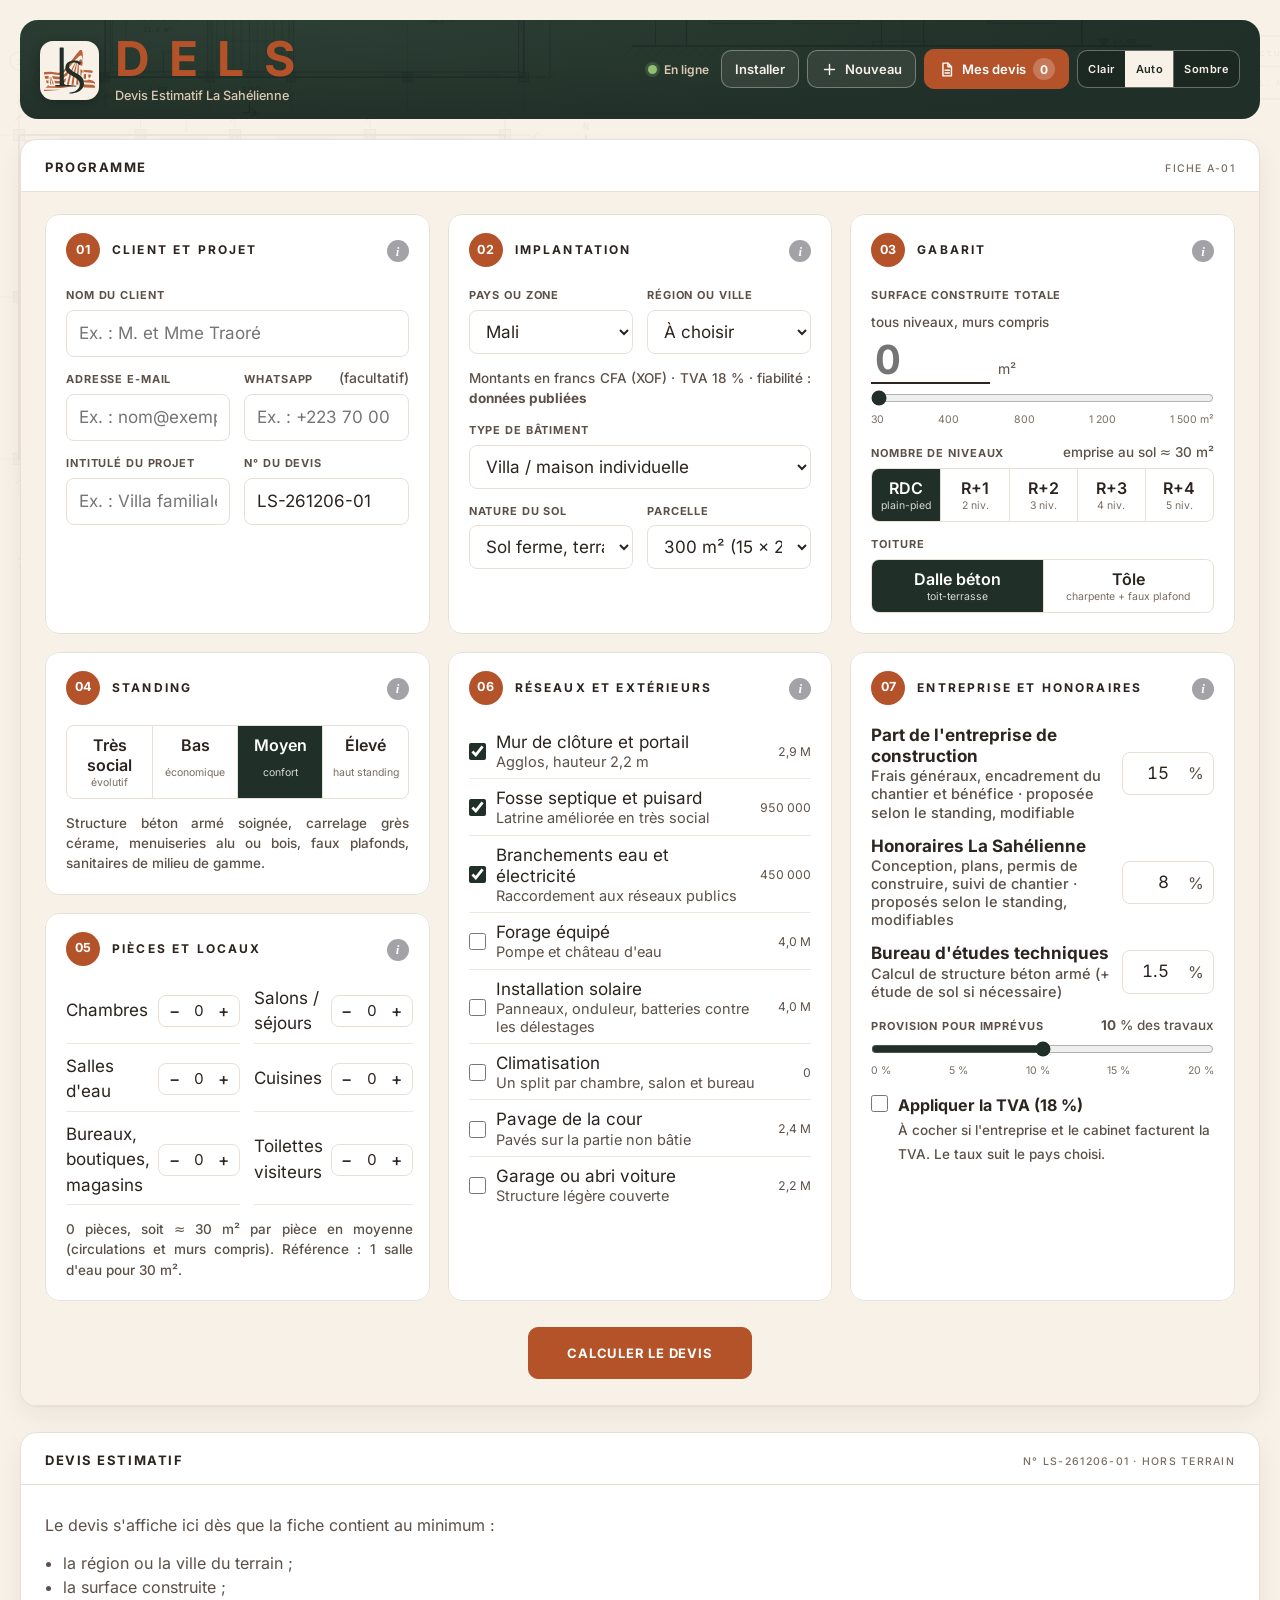
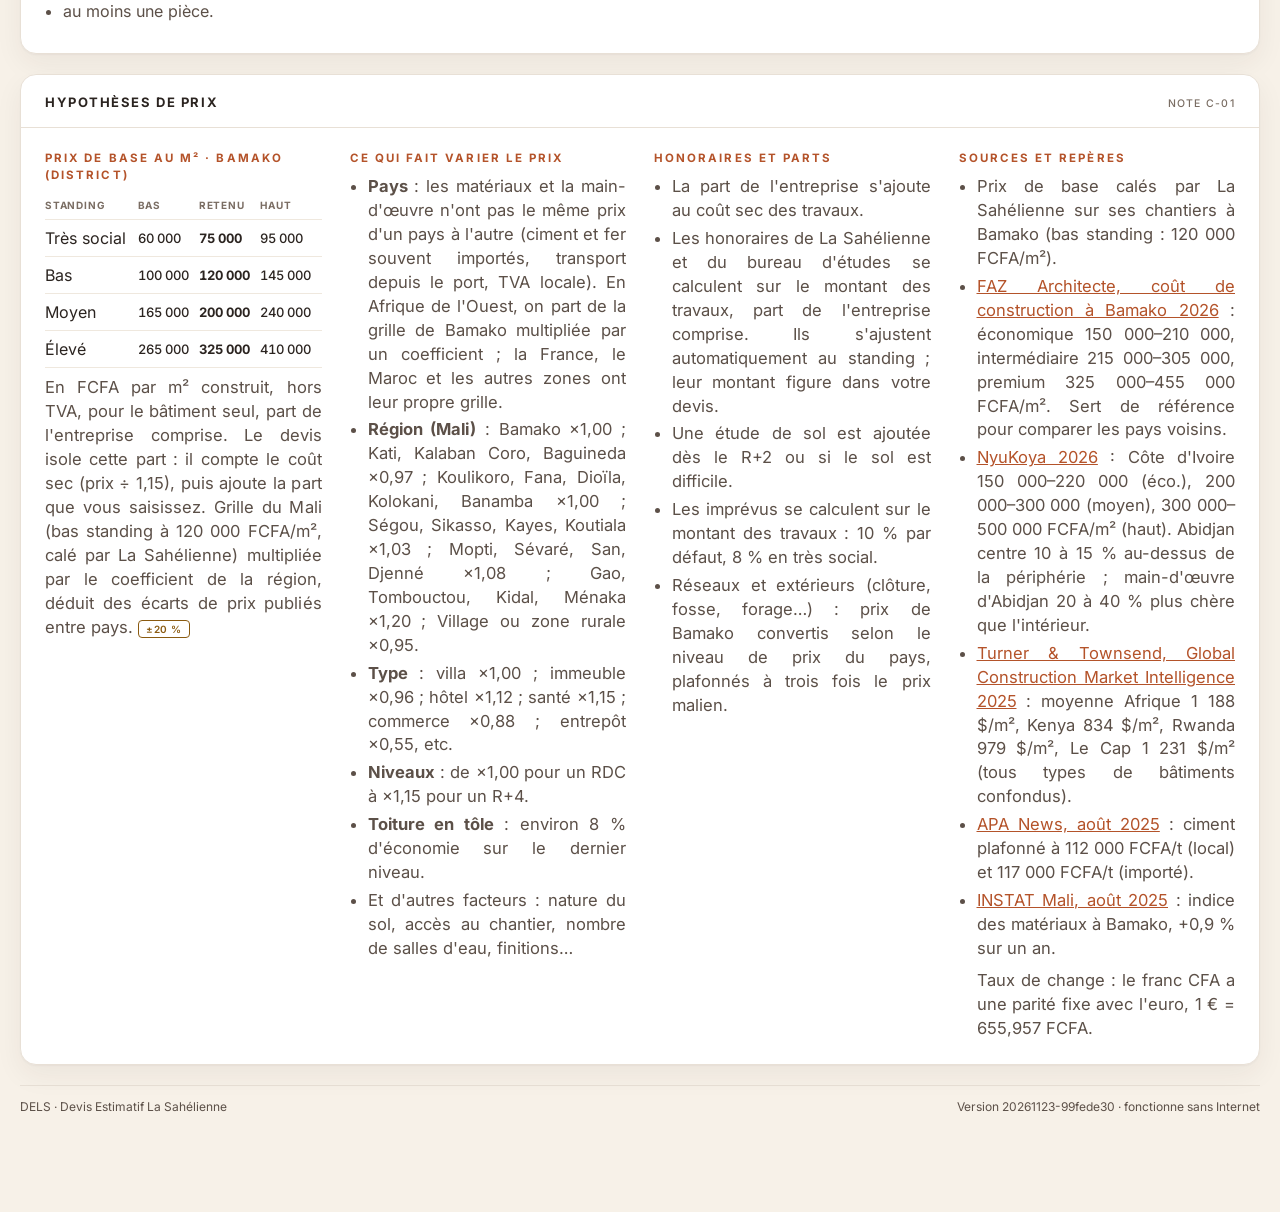
==== commit b184ff6c: "DELS : icône sur fond sable de la charte Co-Authored-By: Claude Opus 5.5 <noreply@anthropic.com> Cla" ====
--- a/dels/index.html
+++ b/dels/index.html
@@ -947,7 +947,7 @@
 
   <footer>
     <span>DELS · Devis Estimatif La Sahélienne</span>
-    <span>Version 20261123-1be6e708 · fonctionne sans Internet</span>
+    <span>Version 20261123-99fede30 · fonctionne sans Internet</span>
   </footer>
 </div>
 
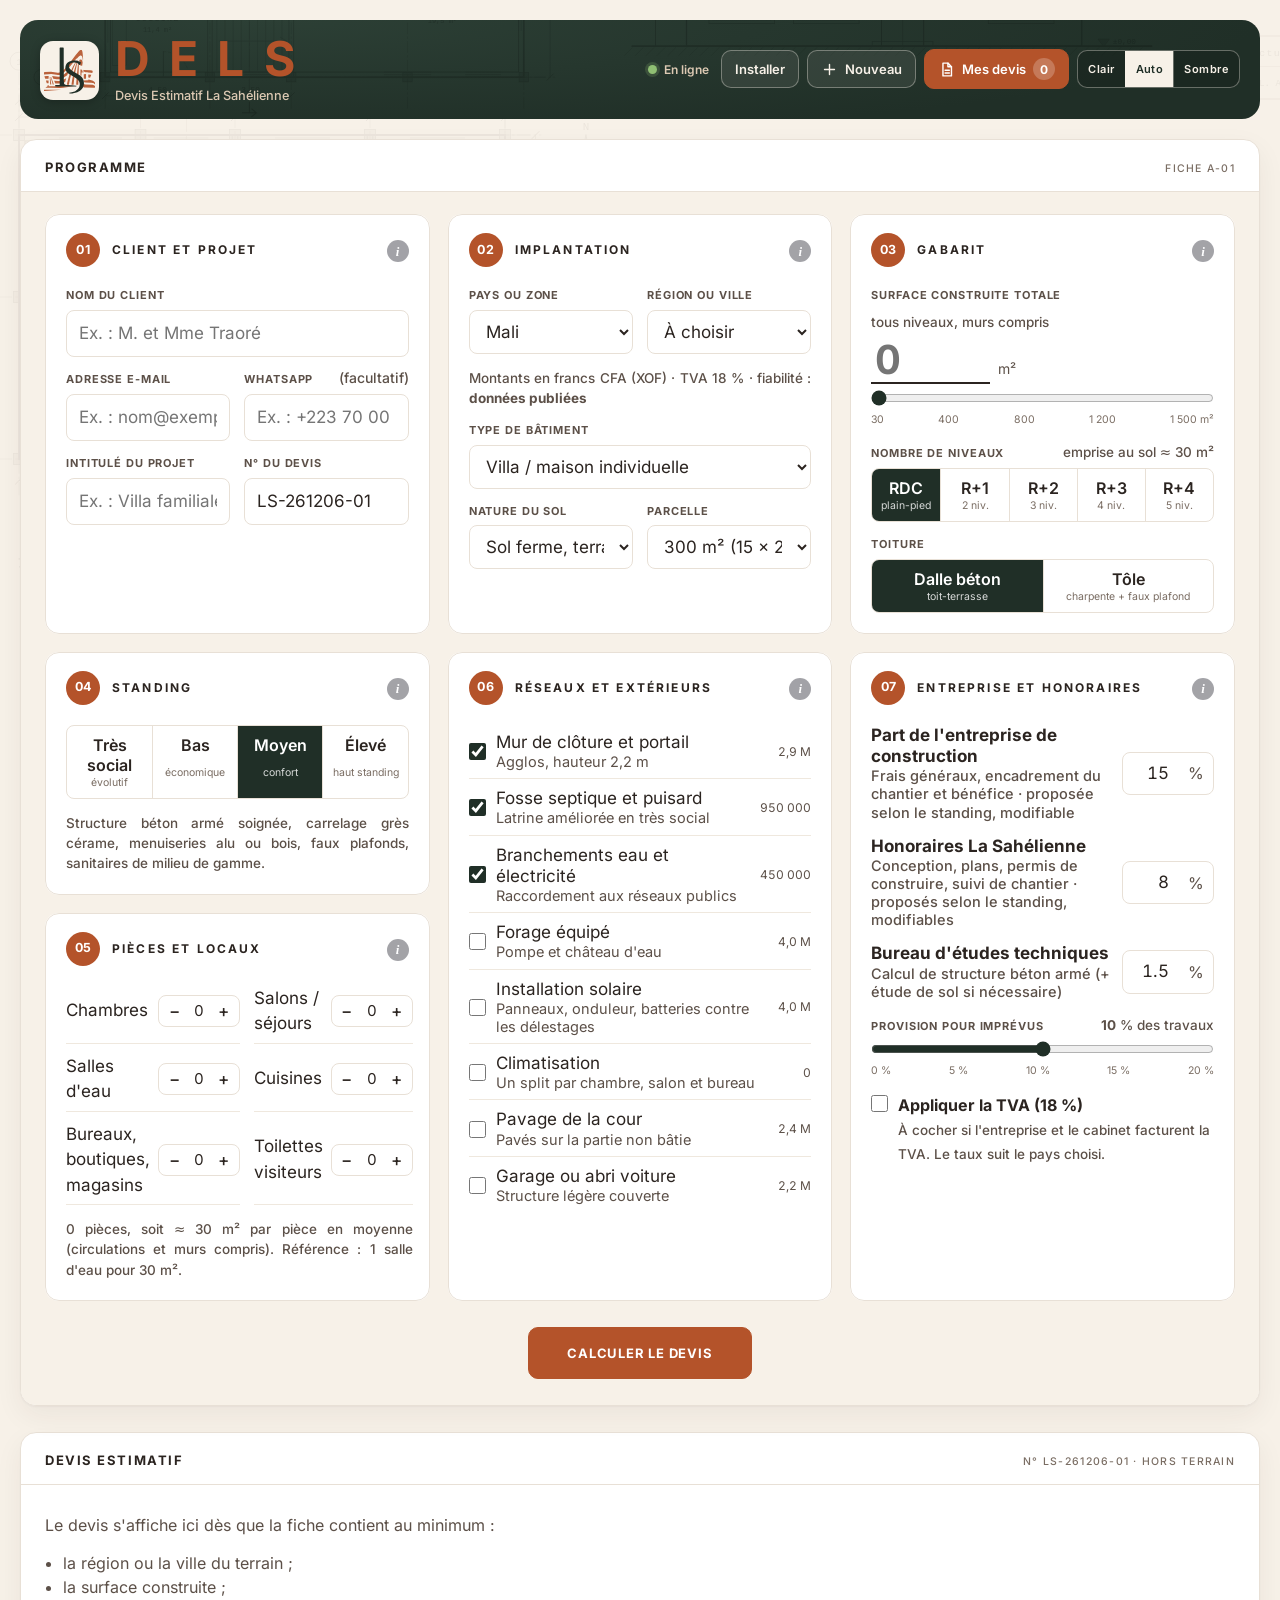
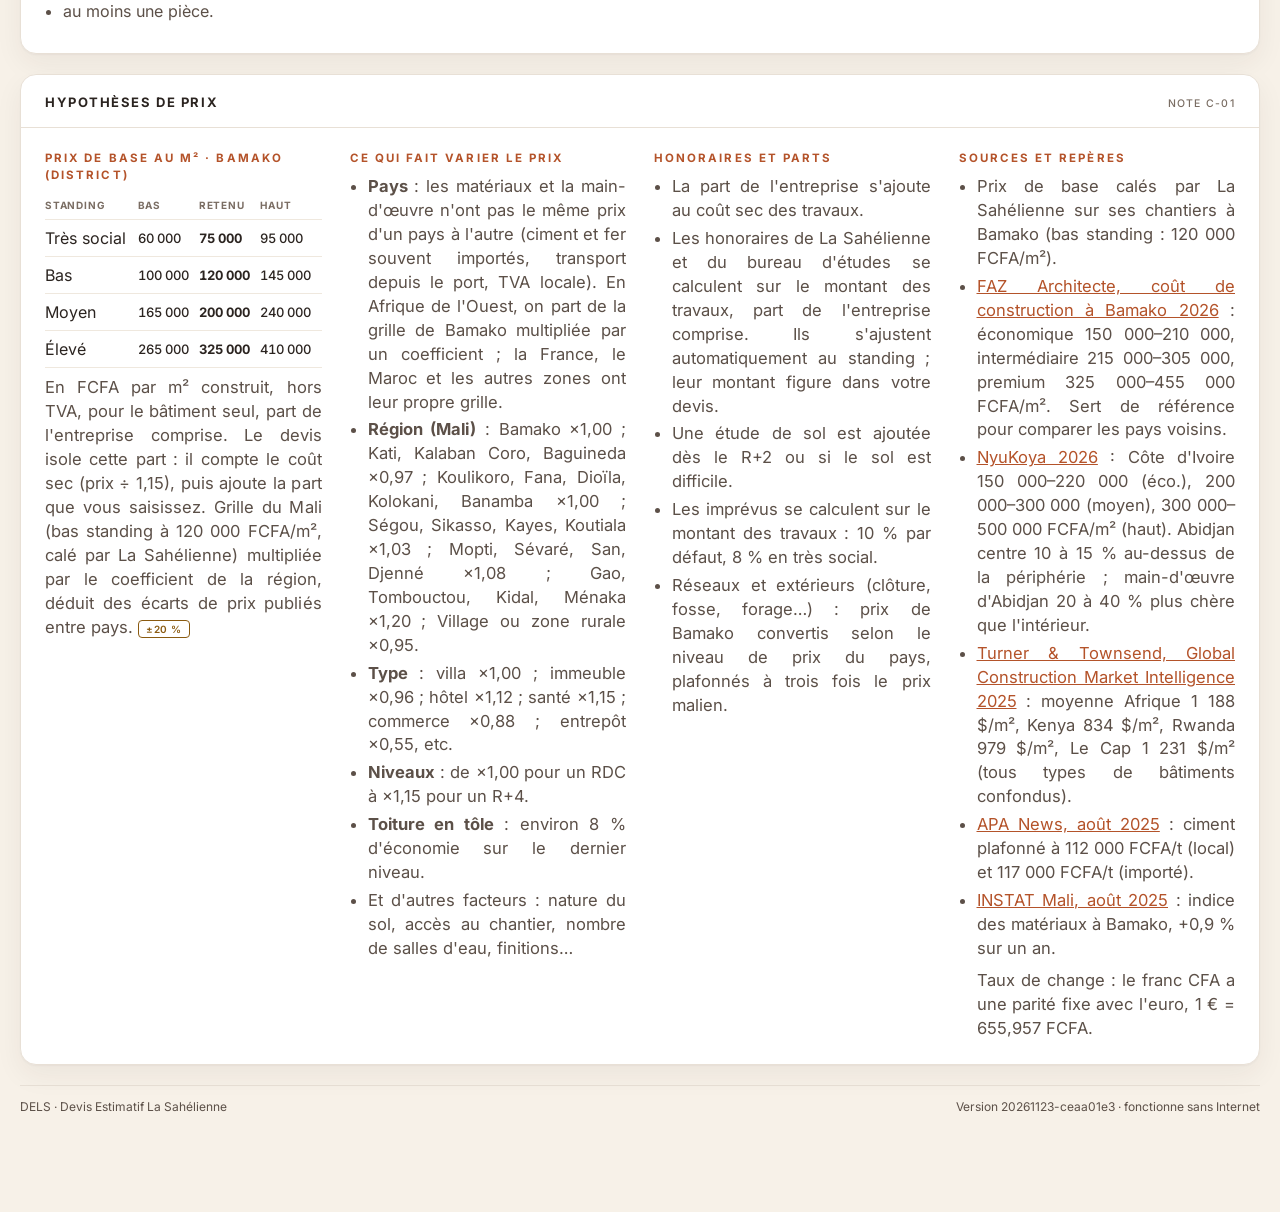
==== commit 40edec68: "DELS : icône v4 (beige entre crème et sable, bâtiment plus visible, DELS agrandi) Co-Authored-By: Cl" ====
--- a/dels/index.html
+++ b/dels/index.html
@@ -947,7 +947,7 @@
 
   <footer>
     <span>DELS · Devis Estimatif La Sahélienne</span>
-    <span>Version 20261123-99fede30 · fonctionne sans Internet</span>
+    <span>Version 20261123-ceaa01e3 · fonctionne sans Internet</span>
   </footer>
 </div>
 
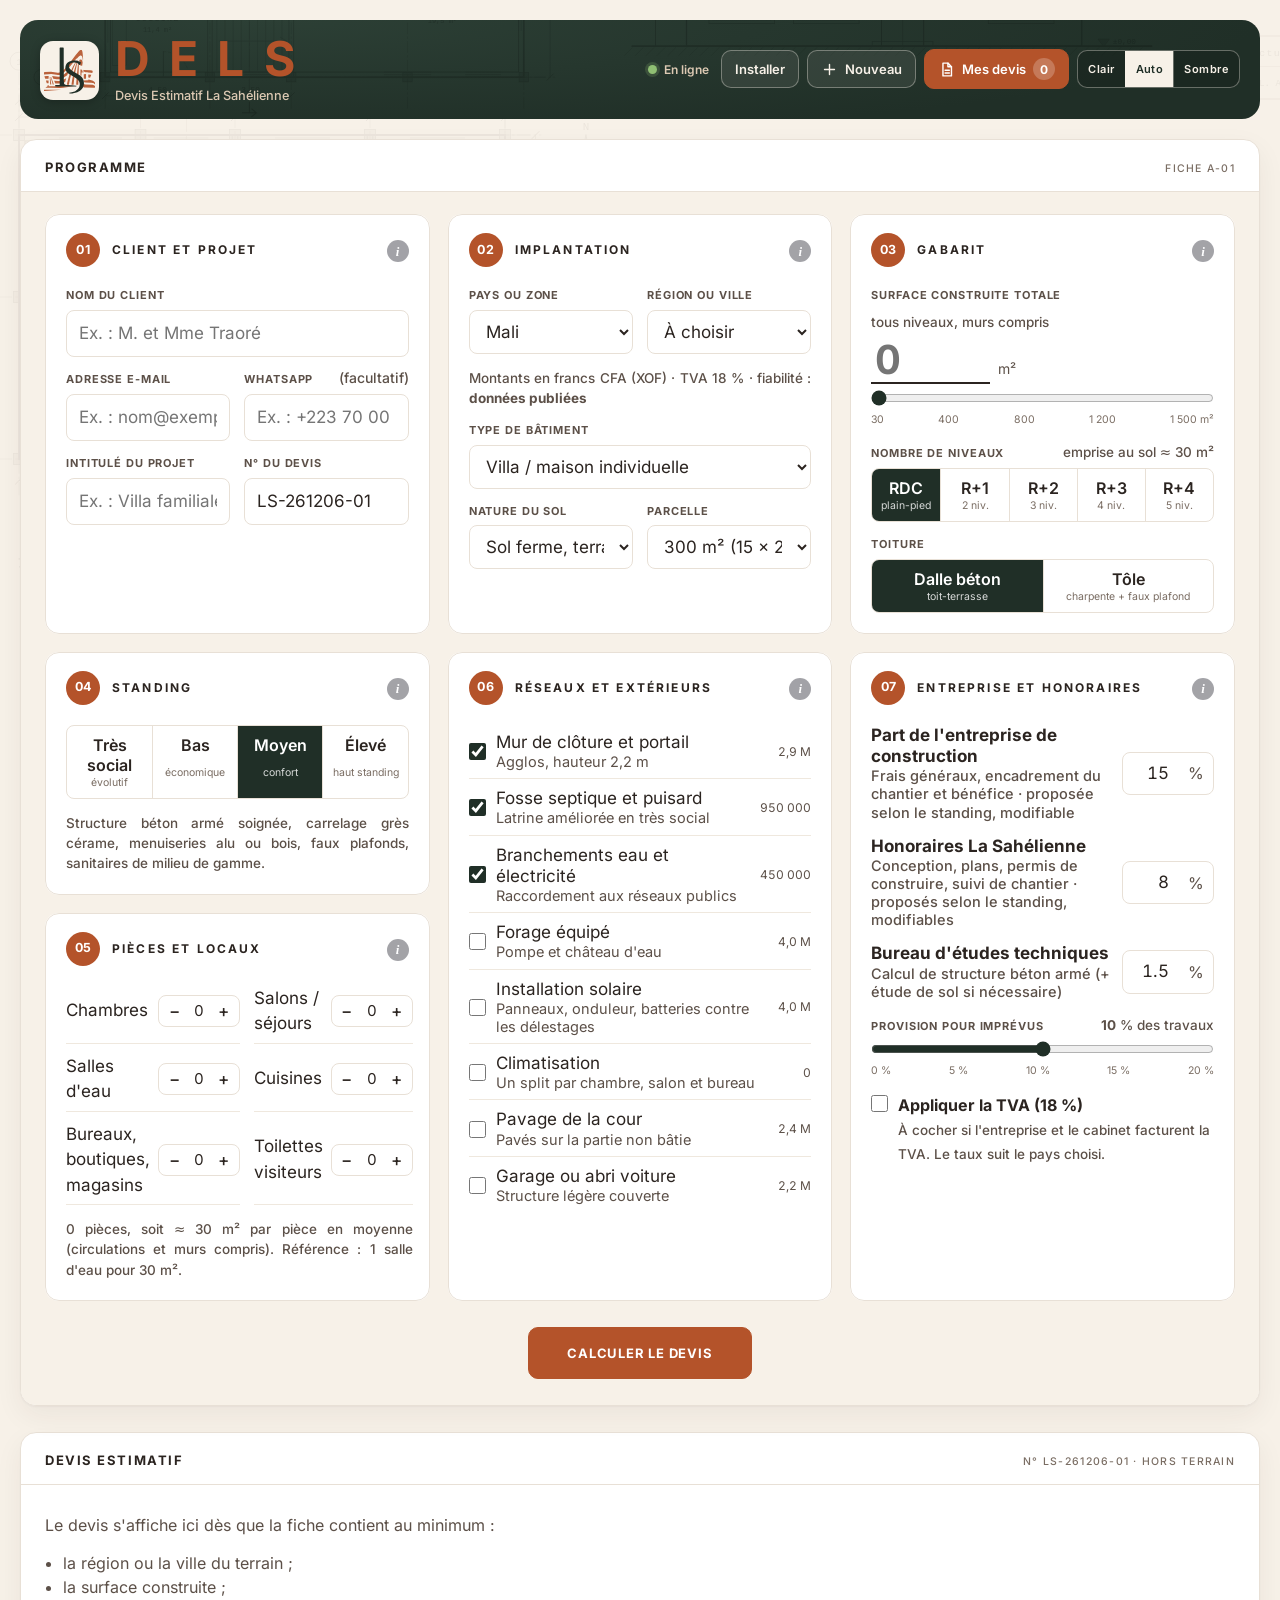
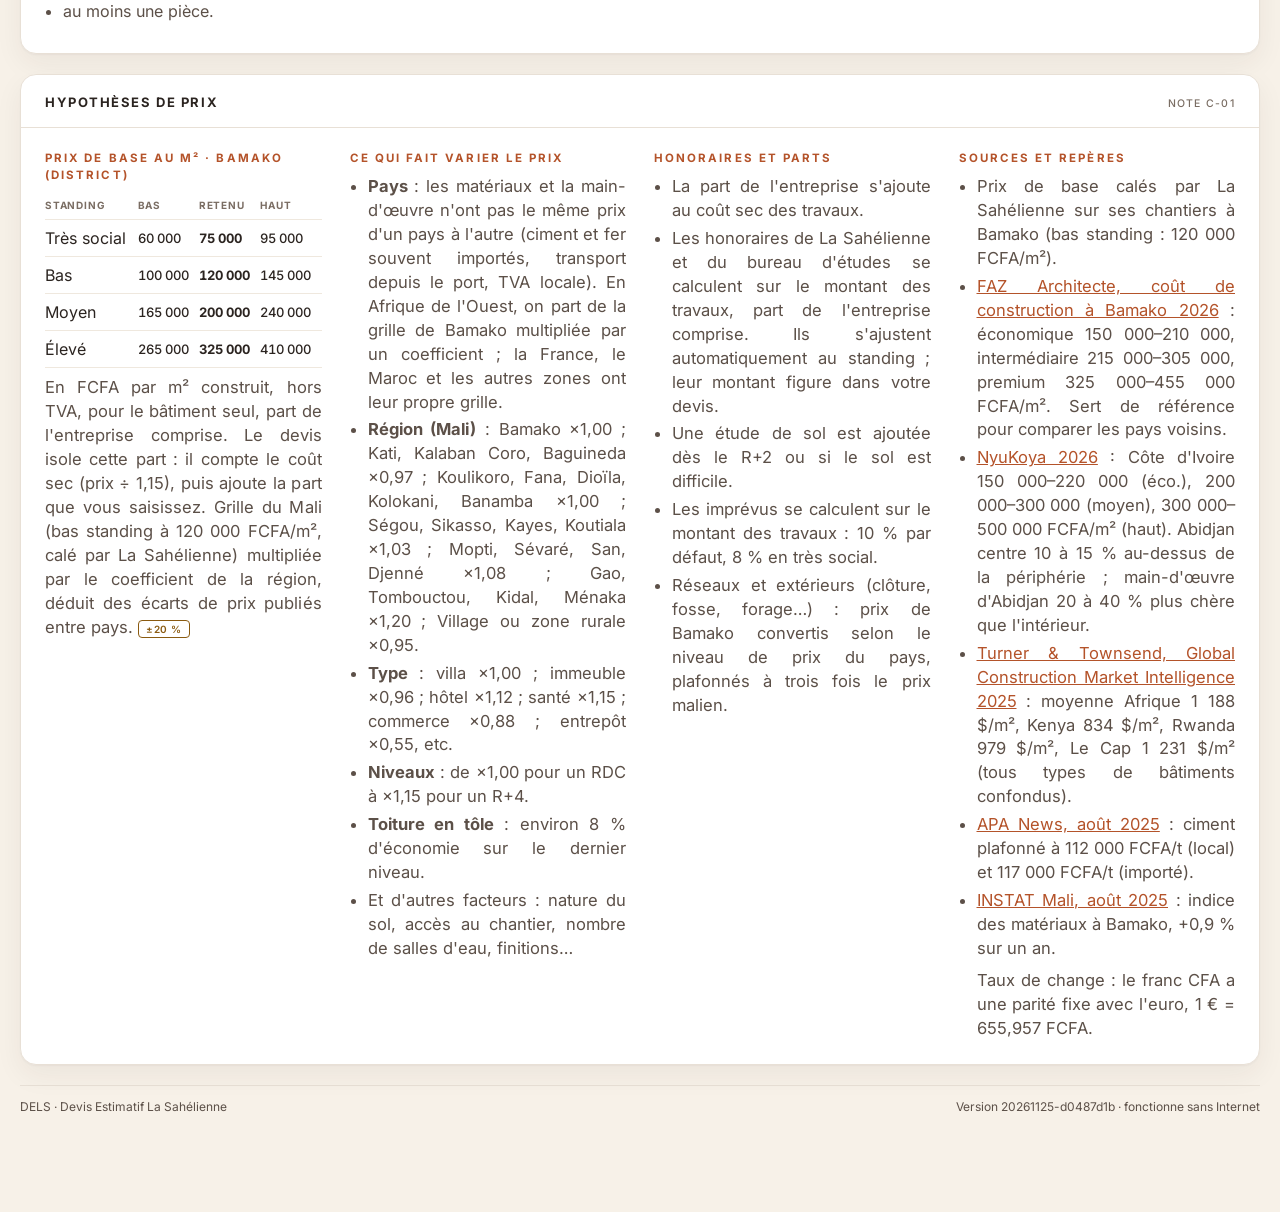
==== commit 164a23e8: "DELS : icône avec contour liseré + vague terracotta Contour terracotta #B4532A (liseré au bord + lig" ====
--- a/dels/index.html
+++ b/dels/index.html
@@ -947,7 +947,7 @@
 
   <footer>
     <span>DELS · Devis Estimatif La Sahélienne</span>
-    <span>Version 20261123-ceaa01e3 · fonctionne sans Internet</span>
+    <span>Version 20261125-d0487d1b · fonctionne sans Internet</span>
   </footer>
 </div>
 
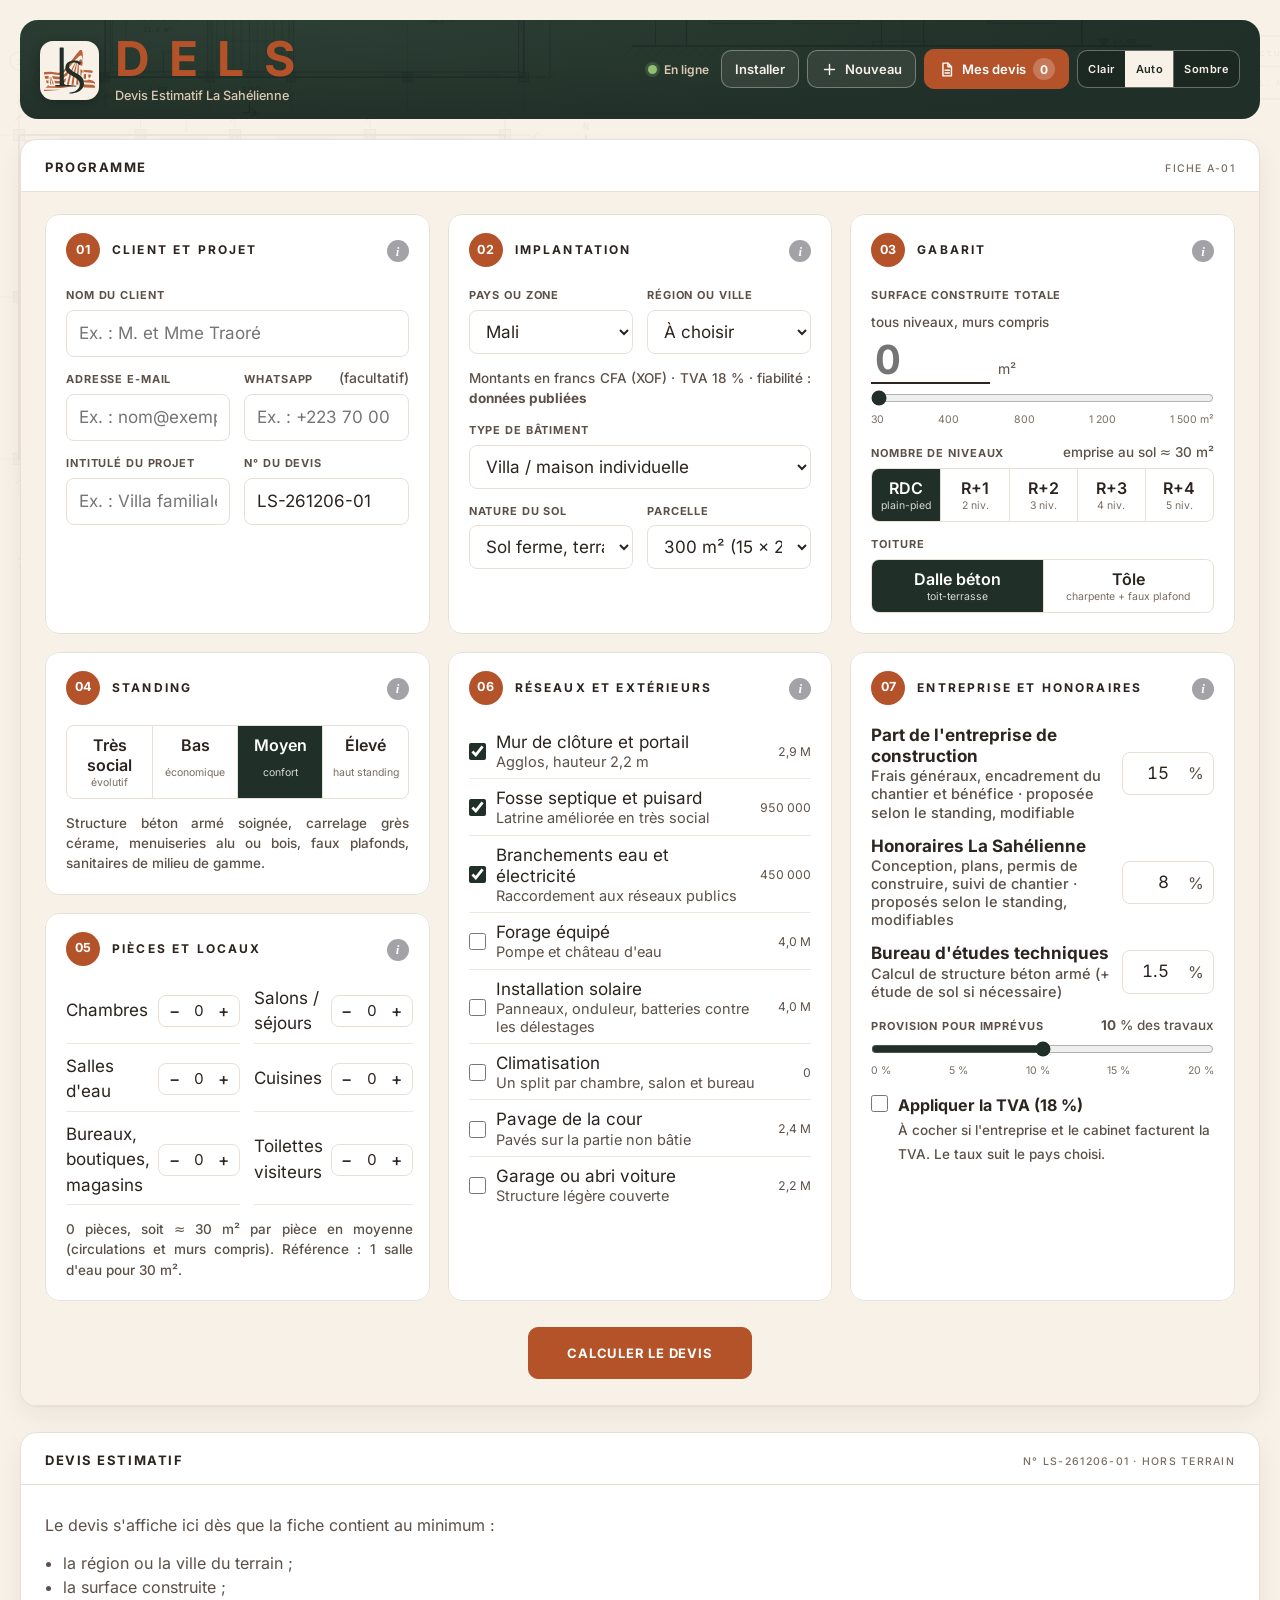
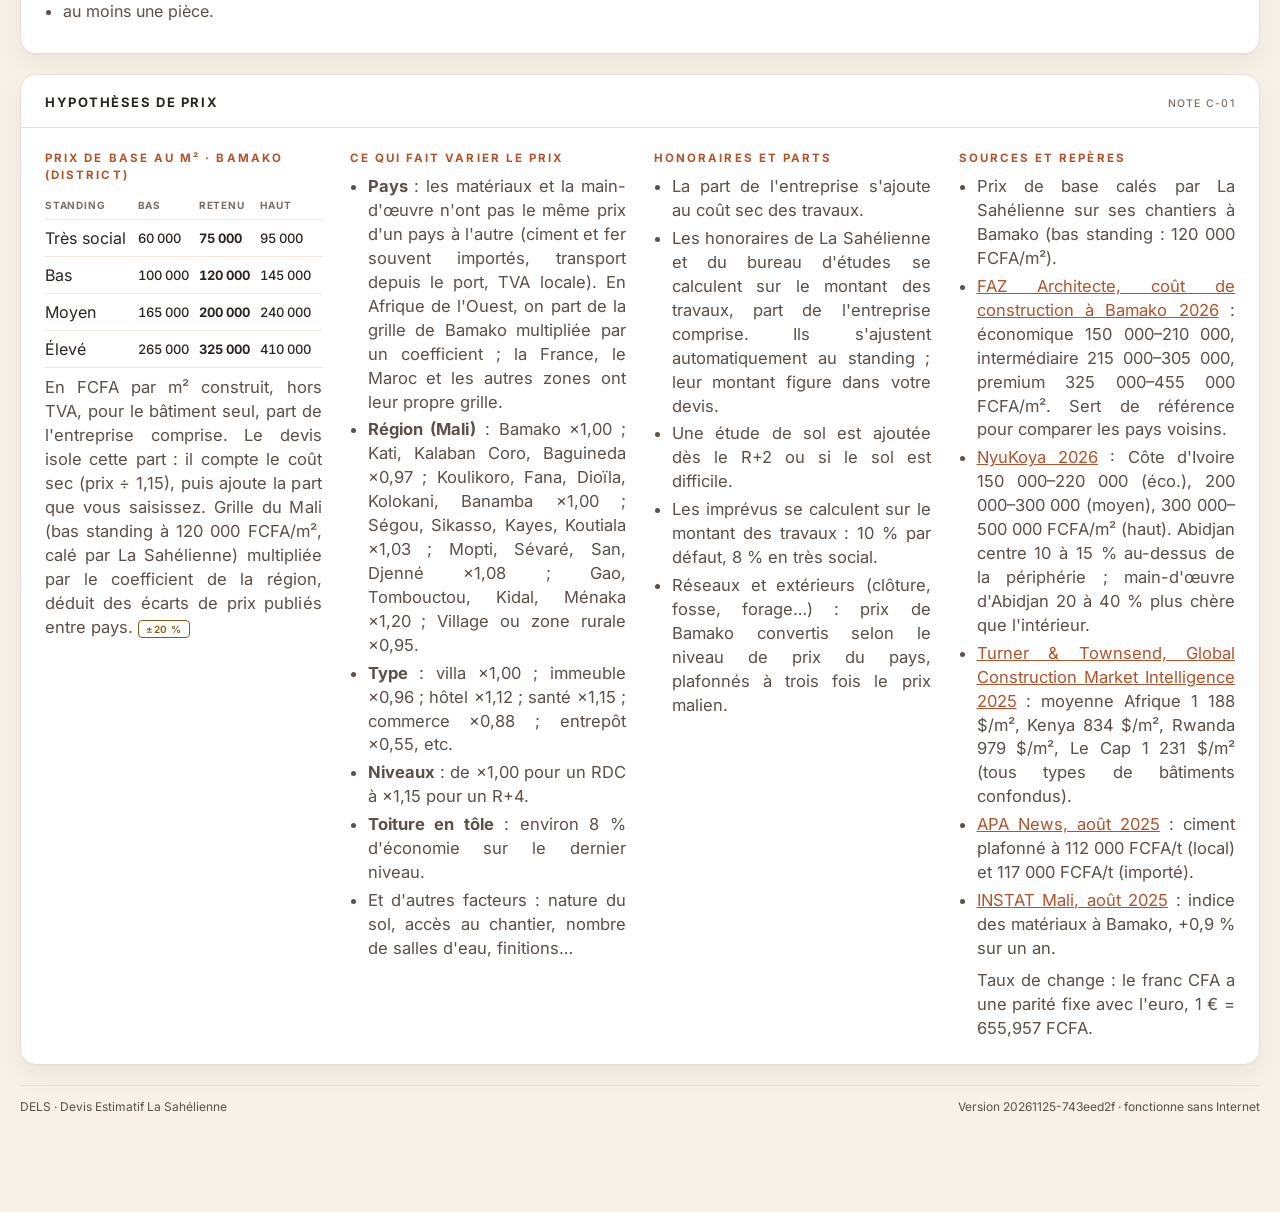
==== commit 4cbb6d5a: "DELS : icônes dans icons/v2 pour forcer la mise à jour de l'icône installée Les anciennes adresses r" ====
--- a/dels/index.html
+++ b/dels/index.html
@@ -13,10 +13,10 @@
 <meta name="apple-mobile-web-app-status-bar-style" content="black-translucent">
 <meta name="theme-color" content="#202F27">
 <meta name="format-detection" content="telephone=no">
-<link rel="manifest" href="./manifest.webmanifest">
-<link rel="icon" type="image/svg+xml" href="./icons/icon.svg">
-<link rel="icon" type="image/png" sizes="32x32" href="./icons/icon-32.png">
-<link rel="apple-touch-icon" href="./icons/apple-180.png">
+<link rel="manifest" href="./manifest.webmanifest?v=2">
+<link rel="icon" type="image/svg+xml" href="./icons/v2/icon.svg">
+<link rel="icon" type="image/png" sizes="32x32" href="./icons/v2/icon-32.png">
+<link rel="apple-touch-icon" href="./icons/v2/apple-180.png">
 <link rel="preload" href="./fonts/inter-latin.woff2" as="font" type="font/woff2" crossorigin>
 <script>
   // Thème mémorisé, appliqué avant l'affichage (pas de flash)
@@ -947,7 +947,7 @@
 
   <footer>
     <span>DELS · Devis Estimatif La Sahélienne</span>
-    <span>Version 20261125-d0487d1b · fonctionne sans Internet</span>
+    <span>Version 20261125-743eed2f · fonctionne sans Internet</span>
   </footer>
 </div>
 
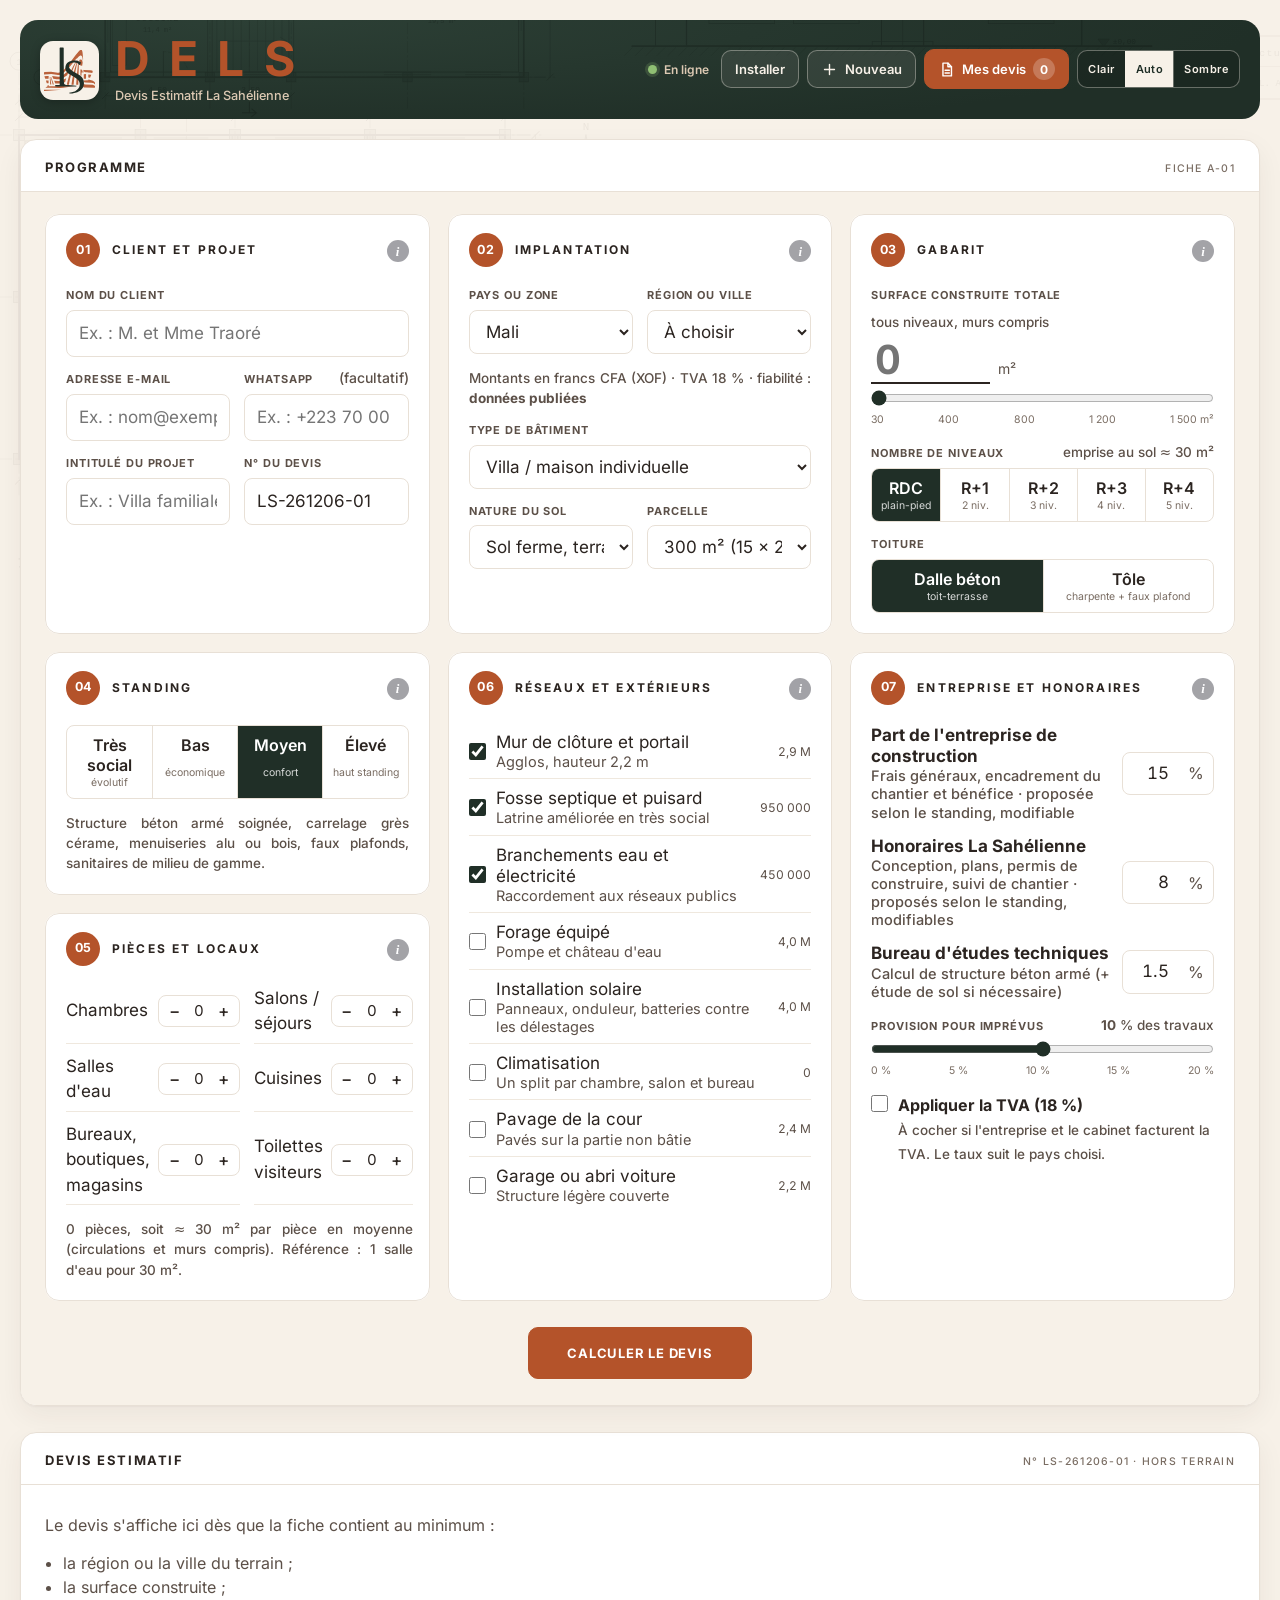
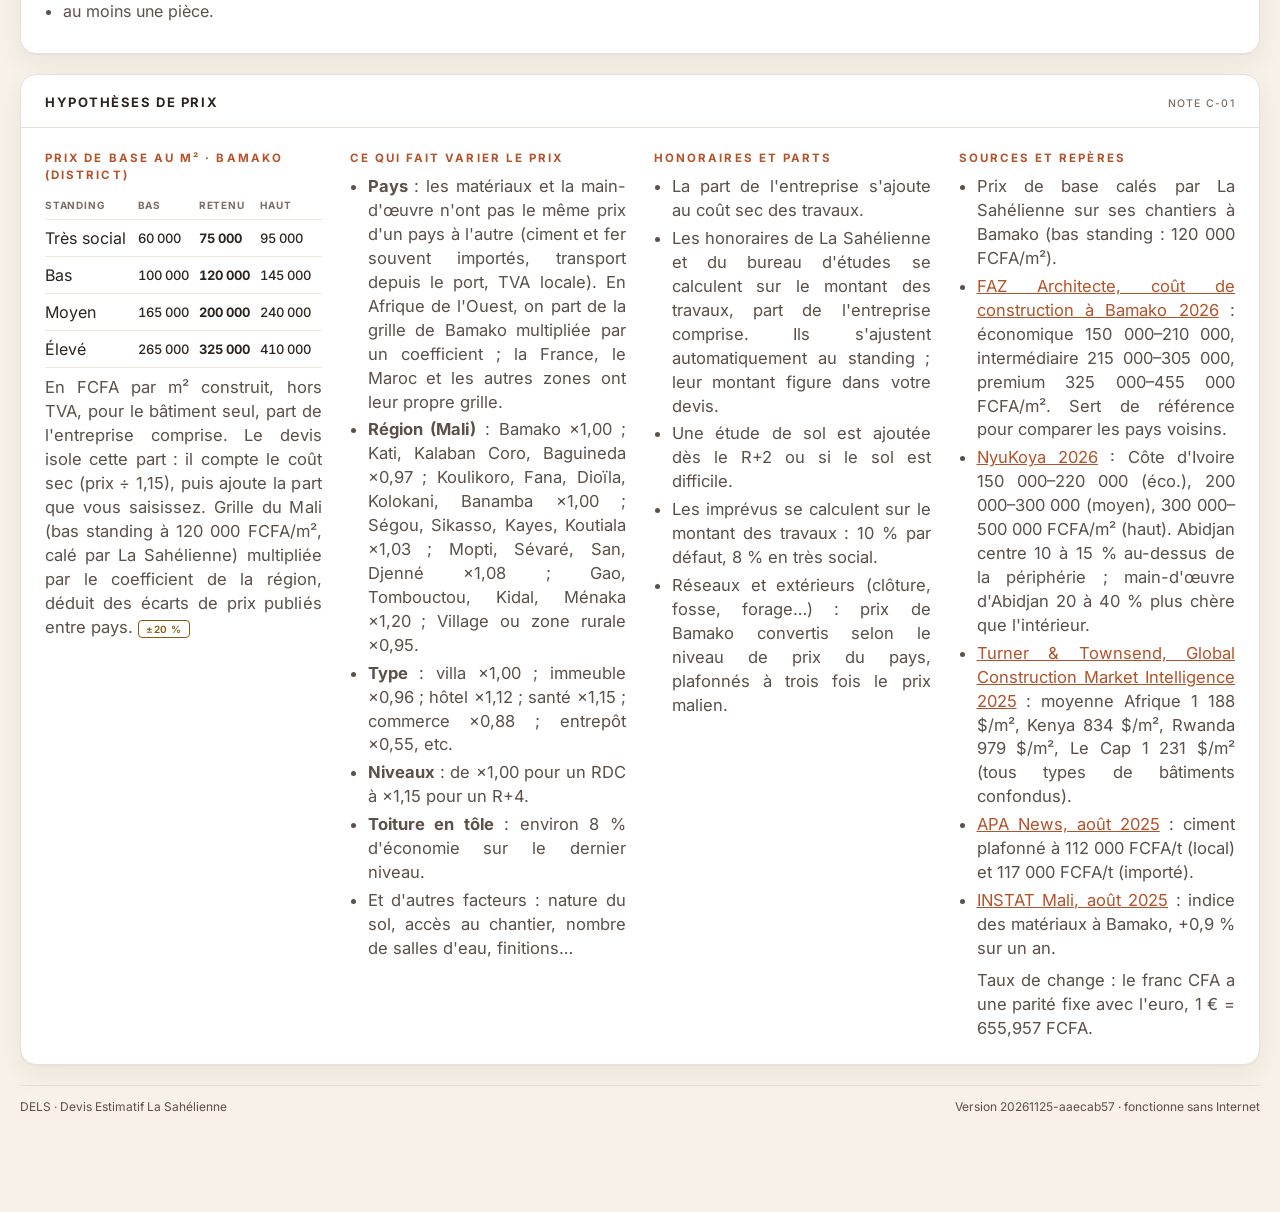
==== commit 2703532d: "DELS : icône avec bande terracotta pleine adaptée (visible en petit) Bande à bord ondulé de 45 à 89/" ====
--- a/dels/index.html
+++ b/dels/index.html
@@ -947,7 +947,7 @@
 
   <footer>
     <span>DELS · Devis Estimatif La Sahélienne</span>
-    <span>Version 20261125-743eed2f · fonctionne sans Internet</span>
+    <span>Version 20261125-aaecab57 · fonctionne sans Internet</span>
   </footer>
 </div>
 
